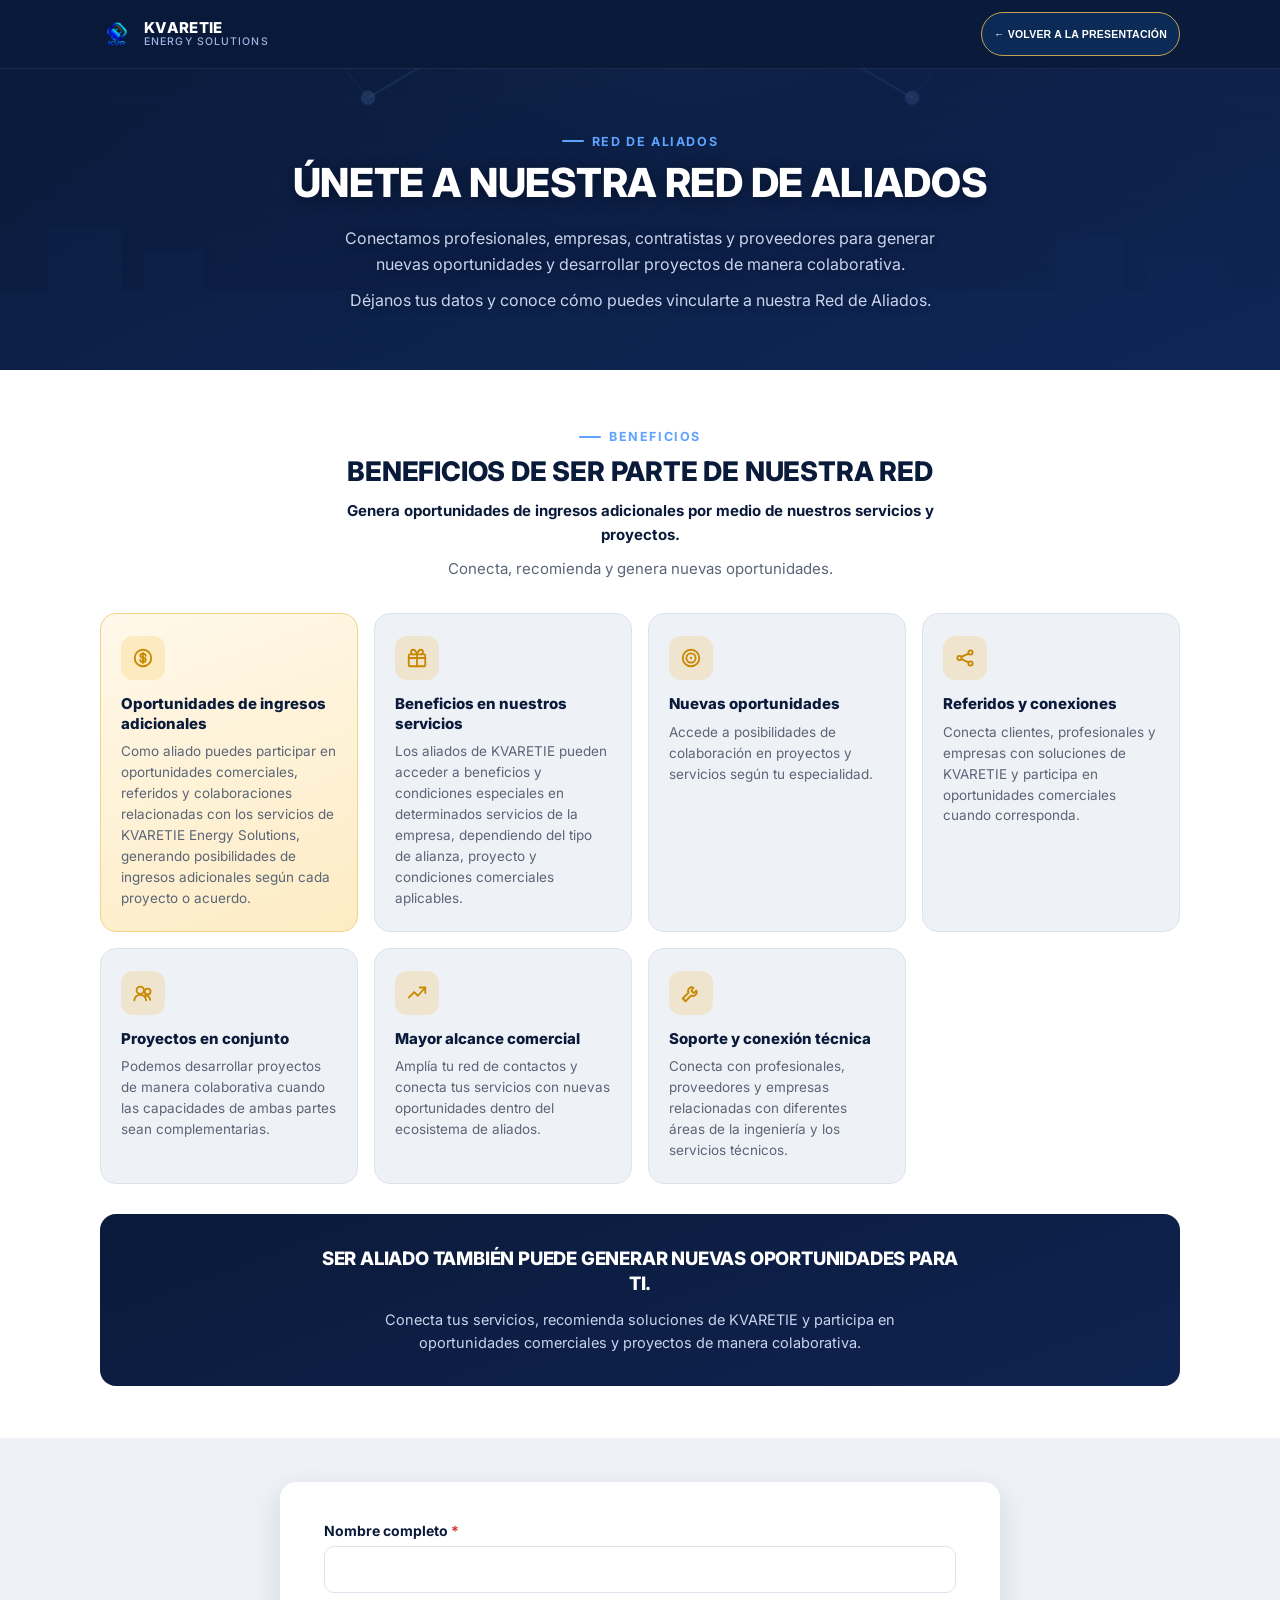
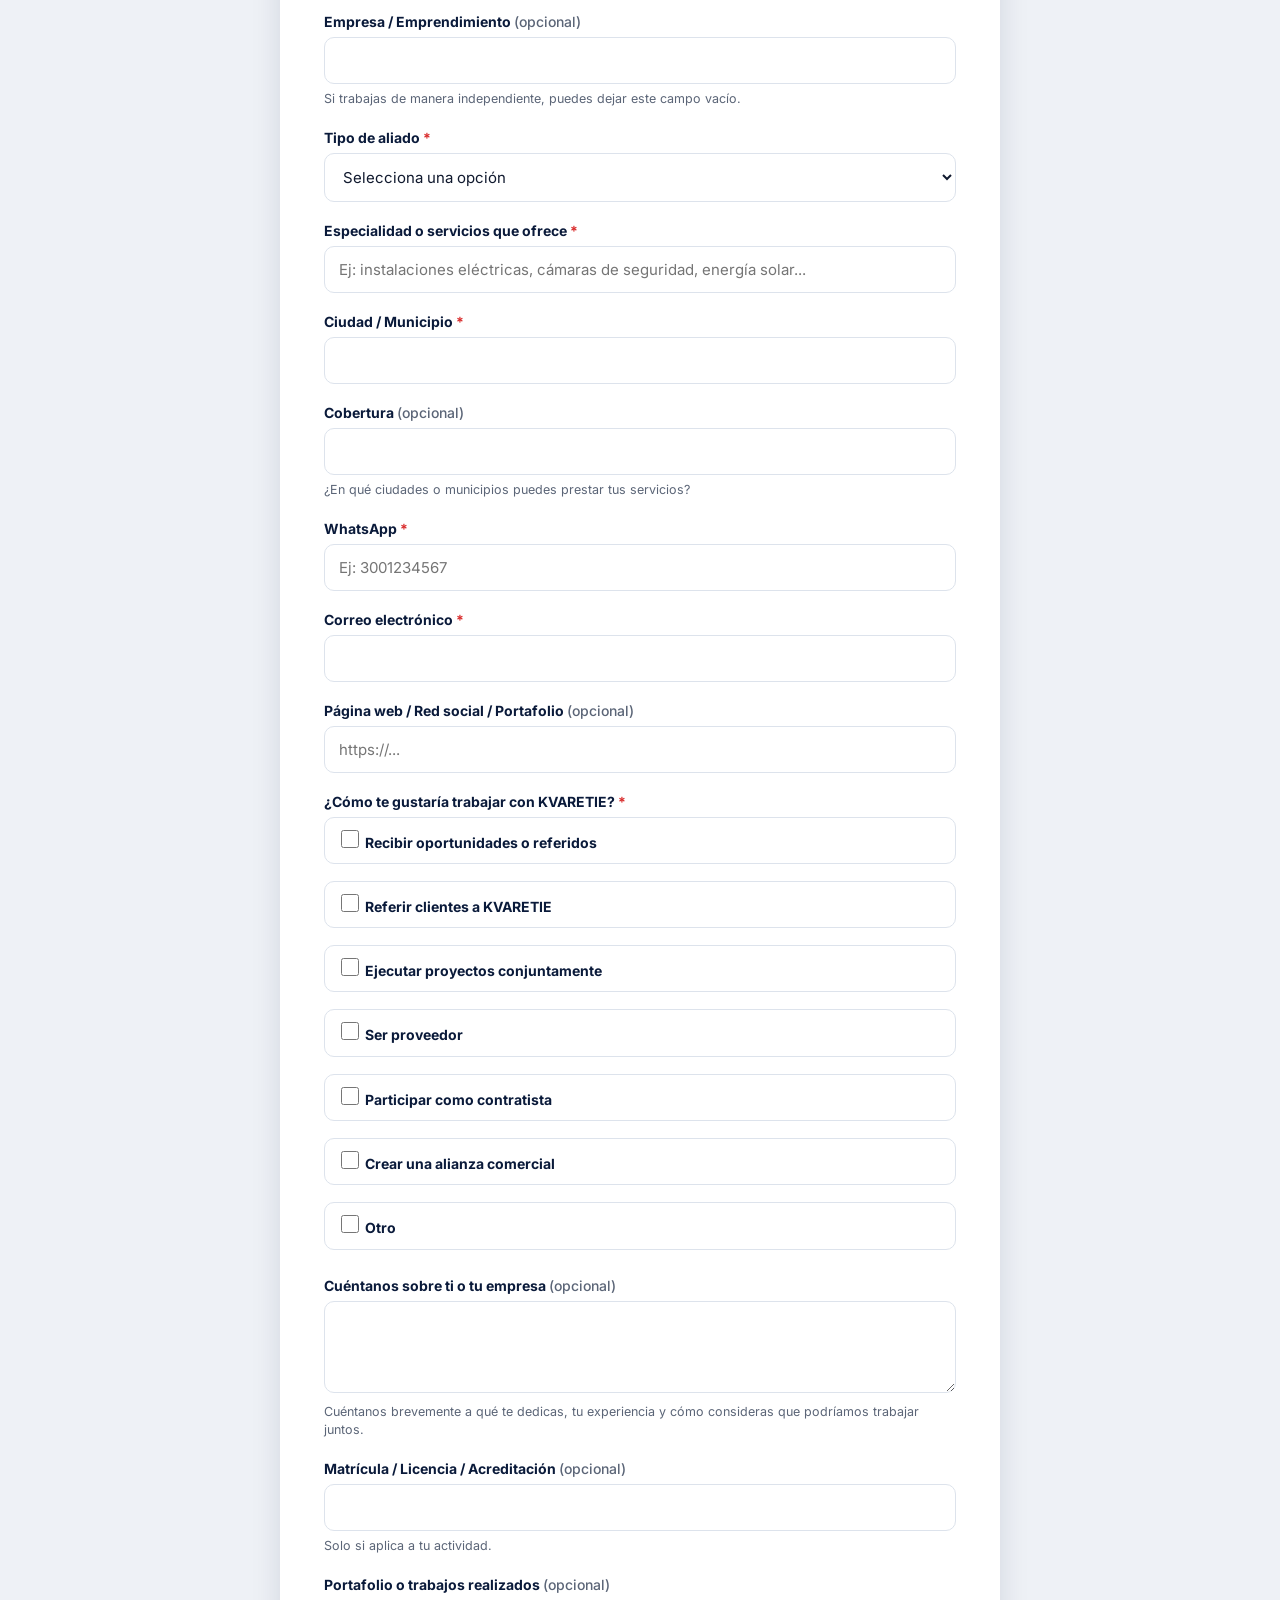
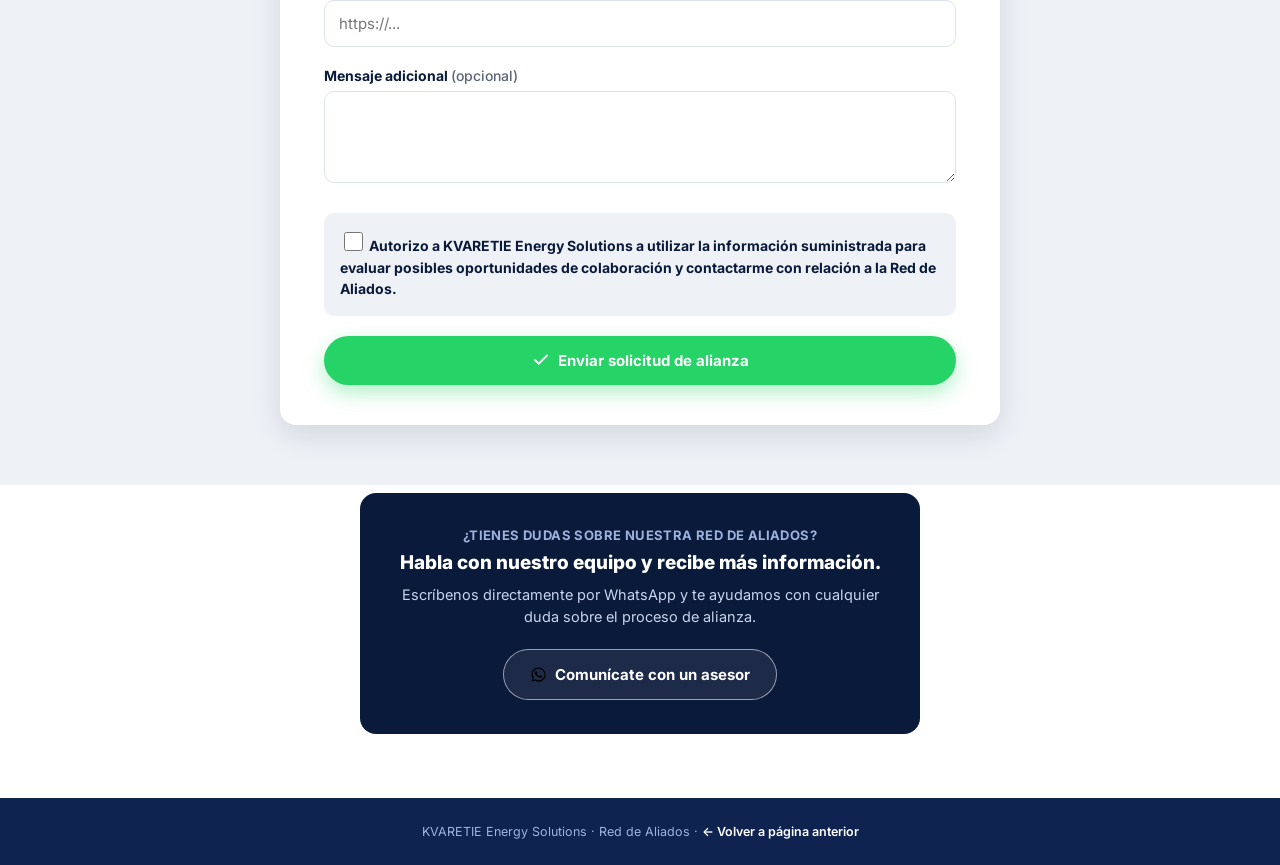
==== aliados/index.html @ 567487ea "Apply approved final mobile logo and navigation refinements" ====
<!DOCTYPE html>
<html lang="es">
<head>
<meta charset="utf-8"/>
<meta content="width=device-width, initial-scale=1, viewport-fit=cover" name="viewport"/>
<title>KVARETIE Energy Solutions | Red de Aliados</title>
<meta content="Únete a la Red de Aliados de KVARETIE Energy Solutions: profesionales, contratistas, empresas y proveedores que colaboran en proyectos eléctricos." name="description"/>
<meta content="#0a1a3a" name="theme-color"/>
<meta content="website" property="og:type"/>
<meta content="KVARETIE Energy Solutions | Red de Aliados" property="og:title"/>
<meta content="Conectamos profesionales, empresas, contratistas y proveedores para generar nuevas oportunidades y desarrollar proyectos de manera colaborativa." property="og:description"/>
<meta content="summary_large_image" property="twitter:card"/>
<meta content="https://kvaretieenergy-rgb.github.io/kvaretie-web/presentacion/assets/og-cover.png" property="og:image"/>
<meta content="https://kvaretieenergy-rgb.github.io/kvaretie-web/aliados/" property="og:url"/>
<link href="https://kvaretieenergy-rgb.github.io/kvaretie-web/aliados/" rel="canonical"/>
<link href="../presentacion/favicon.png" rel="icon" type="image/png"/>
<link href="../presentacion/assets/apple-touch-icon.png" rel="apple-touch-icon"/>
<link href="https://fonts.googleapis.com" rel="preconnect"/>
<link crossorigin="" href="https://fonts.gstatic.com" rel="preconnect"/>
<link href="https://fonts.googleapis.com/css2?family=Inter:wght@400;500;600;700;800&amp;display=swap" rel="stylesheet"/>
<style>
:root{
  --navy: #0a1a3a;
  --navy-2: #0f2350;
  --navy-3: #12295e;
  --blue: #1f6feb;
  --blue-2: #2f7dfb;
  --blue-light: #5fa2ff;
  --silver: #eef1f6;
  --silver-2: #dde3ec;
  --ink: #10192e;
  --gray: #5b6577;
  --white: #ffffff;
  --radius: 16px;
  --radius-sm: 10px;
  --shadow: 0 10px 30px rgba(10,26,58,0.12);
  --shadow-sm: 0 4px 14px rgba(10,26,58,0.10);
  --maxw: 1120px;
  --formw: 720px;
  --wa-green: #25D366;
  --gold: #f0a500;
  --gold-dark: #c98700;
  --danger: #d92d2d;
  --danger-bg: #fdecec;
}
*{box-sizing:border-box;}
html{scroll-behavior:smooth;}
body{
  margin:0;
  font-family:'Inter',system-ui,-apple-system,Segoe UI,Roboto,Helvetica,Arial,sans-serif;
  color:var(--ink);
  background:var(--white);
  -webkit-font-smoothing:antialiased;
  overflow-x:hidden;
}
img{max-width:100%;display:block;}
a{color:inherit;text-decoration:none;}
button{font-family:inherit;cursor:pointer;}
h1,h2,h3,h4,p{margin:0;}
ul{margin:0;padding:0;list-style:none;}
.container{max-width:var(--maxw);margin:0 auto;padding:0 20px;}

.eyebrow{
  display:inline-flex;align-items:center;gap:8px;
  font-size:12.5px;font-weight:700;letter-spacing:1.6px;
  color:var(--blue-light);text-transform:uppercase;
  margin-bottom:10px;
}
.eyebrow::before{content:"";width:22px;height:2px;background:var(--blue-light);display:inline-block;border-radius:2px;}

.btn{
  display:inline-flex;align-items:center;justify-content:center;gap:8px;
  padding:15px 26px;border-radius:50px;font-weight:700;font-size:15px;
  border:none;transition:transform .15s ease, box-shadow .15s ease, background .15s ease, opacity .15s ease;
  white-space:nowrap;
}
.btn:active{transform:scale(0.97);}
.btn-primary{background:var(--wa-green);color:#fff;box-shadow:0 8px 20px rgba(37,211,102,0.35);}
.btn-primary:hover{box-shadow:0 10px 26px rgba(37,211,102,0.45);}
.btn-primary:disabled{opacity:0.65;cursor:not-allowed;box-shadow:none;transform:none;}
.btn-outline{background:rgba(255,255,255,0.08);color:#fff;border:1.5px solid rgba(255,255,255,0.55);}
.btn-outline:hover{background:rgba(255,255,255,0.16);}
.btn-gold{background:var(--gold);color:var(--navy);box-shadow:0 8px 20px rgba(240,165,0,0.4);}
.btn-gold:hover{background:var(--gold-dark);color:#fff;}
.btn-block{width:100%;}
.btn-row{display:flex;flex-wrap:wrap;gap:14px;}
.btn-row.center{justify-content:center;}

/* ---------- Header ---------- */
.site-header{
  position:fixed;top:0;left:0;right:0;z-index:200;
  background:rgba(10,26,58,0.94);-webkit-backdrop-filter:blur(8px);backdrop-filter:blur(8px);
  border-bottom:1px solid rgba(255,255,255,0.08);
}
.site-header .container{
  display:flex;align-items:center;justify-content:space-between;
  padding-top:12px;padding-bottom:12px;
}
.brand{display:flex;align-items:center;gap:10px;color:#fff;}
.brand img{height:34px;width:34px;object-fit:contain;border-radius:8px;padding:3px;}
.brand-name{font-weight:800;font-size:15px;letter-spacing:0.3px;line-height:1.1;}
.brand-name small{display:block;font-weight:500;font-size:10.5px;letter-spacing:1.1px;color:#9fb2df;text-transform:uppercase;}
.back-home{
  display:inline-flex;align-items:center;gap:5px;color:#fff;font-size:10.5px;font-weight:700;letter-spacing:.2px;
  padding:6px 12px;border-radius:999px;border:1.5px solid #f0a500;background:rgba(255,255,255,0.04);white-space:nowrap;text-decoration:none;
}
.back-home:hover{background:rgba(255,255,255,0.12);color:#fff;}

/* ---------- Hero ---------- */
.aliados-hero{
  background:
    linear-gradient(160deg, rgba(9,24,54,.62) 0%, rgba(14,33,76,.74) 55%, rgba(16,39,90,.84) 100%),
    url("[data-uri]");
  background-size: cover, cover;
  background-position: center bottom, center bottom;
  background-repeat: no-repeat, no-repeat;
  color:#fff;padding:126px 0 56px;text-align:center;
}
.aliados-hero h1{
  font-size:clamp(26px,4.4vw,40px);font-weight:800;line-height:1.2;letter-spacing:-0.3px;
  max-width:760px;margin:0 auto;
  text-shadow:0 2px 14px rgba(0,0,0,.4);
}
.aliados-hero .lead{
  max-width:620px;margin:18px auto 0;font-size:16px;line-height:1.65;color:#c9d4ee;
  text-shadow:0 1px 8px rgba(0,0,0,.35);
}
.aliados-hero .lead + .lead{margin-top:10px;}

/* ---------- Benefits ---------- */
.benefits-section{background:#fff;padding:52px 0 8px;}
.benefits-head{text-align:center;max-width:640px;margin:0 auto 32px;}
.benefits-head h2{font-size:clamp(21px,3.4vw,27px);font-weight:800;color:var(--navy);letter-spacing:-0.2px;line-height:1.3;}
.benefits-head p{margin-top:10px;font-size:15px;color:var(--gray);line-height:1.6;}
.benefits-head p.strong{color:var(--navy);font-weight:700;}
.benefits-grid{
  display:grid;grid-template-columns:repeat(auto-fit,minmax(240px,1fr));gap:16px;margin-bottom:30px;
}
.benefit-card{
  background:var(--silver);border:1.5px solid var(--silver-2);border-radius:var(--radius);
  padding:22px 20px;text-align:left;
}
.benefit-card.featured{background:linear-gradient(160deg,#fff8ea,#fdecc4);border-color:#f3d38a;}
.benefit-icon{
  width:44px;height:44px;border-radius:12px;background:rgba(240,165,0,0.16);color:var(--gold-dark);
  display:flex;align-items:center;justify-content:center;margin-bottom:14px;
}
.benefit-icon svg{width:22px;height:22px;fill:none;stroke:currentColor;stroke-width:2;stroke-linecap:round;stroke-linejoin:round;}
.benefit-card h3{font-size:15px;font-weight:800;color:var(--navy);margin-bottom:8px;line-height:1.3;}
.benefit-card p{font-size:13.5px;color:var(--gray);line-height:1.55;}

.benefit-highlight{
  background:linear-gradient(160deg,var(--navy) 0%,var(--navy-2) 100%);border-radius:var(--radius);
  padding:32px 26px;text-align:center;color:#fff;margin-bottom:44px;
}
.benefit-highlight h3{font-size:18.5px;font-weight:800;letter-spacing:-0.2px;max-width:640px;margin:0 auto 12px;line-height:1.35;}
.benefit-highlight p{font-size:14.5px;color:#c9d4ee;max-width:560px;margin:0 auto;line-height:1.6;}

@media (max-width:640px){
  .benefits-section{padding:38px 0 4px;}
  .benefits-grid{grid-template-columns:1fr;gap:12px;}
  .benefit-card{padding:19px 17px;}
  .benefit-highlight{padding:26px 20px;}
}

/* ---------- Form section ---------- */
.form-section{background:var(--silver);padding:44px 0 60px;}
.form-card{
  max-width:var(--formw);margin:0 auto;background:#fff;border-radius:var(--radius);
  box-shadow:var(--shadow);padding:28px 22px;
}
@media (min-width:640px){.form-card{padding:40px 44px;}}

.field{margin-bottom:20px;}
.field label{display:block;font-weight:700;font-size:14px;color:var(--navy);margin-bottom:7px;}
.field label .opt{font-weight:500;color:var(--gray);text-transform:none;letter-spacing:0;}
.field .req{color:var(--danger);}
.help-text{font-size:12.5px;color:var(--gray);margin-top:6px;line-height:1.5;}
.field input[type="text"],
.field input[type="email"],
.field input[type="tel"],
.field input[type="url"],
.field select,
.field textarea{
  width:100%;padding:13px 14px;border-radius:var(--radius-sm);border:1.5px solid var(--silver-2);
  font-family:inherit;font-size:15px;color:var(--ink);background:#fff;transition:border-color .15s ease;
}
.field textarea{resize:vertical;min-height:92px;}
.field input:focus,.field select:focus,.field textarea:focus{outline:none;border-color:var(--blue-2);}
.field.has-error input,.field.has-error select,.field.has-error textarea{border-color:var(--danger);background:var(--danger-bg);}
.field-error{display:none;color:var(--danger);font-size:12.5px;font-weight:600;margin-top:6px;}
.field.has-error .field-error{display:block;}

.check-group{display:flex;flex-direction:column;gap:10px;}
.check-option{
  display:flex;align-items:flex-start;gap:10px;font-size:14.5px;line-height:1.45;color:var(--ink);
  padding:10px 12px;border:1.5px solid var(--silver-2);border-radius:var(--radius-sm);cursor:pointer;
}
.check-option:hover{border-color:var(--blue-light);}
.check-option input{margin-top:2px;width:18px;height:18px;flex:0 0 auto;accent-color:var(--blue-2);}

.authorize{
  display:flex;align-items:flex-start;gap:12px;background:var(--silver);border-radius:var(--radius-sm);
  padding:16px;margin:26px 0 24px;font-size:13.5px;line-height:1.55;color:var(--gray);
}
.authorize input{margin-top:3px;width:19px;height:19px;flex:0 0 auto;accent-color:var(--blue-2);}

.hp-field{position:absolute;left:-9999px;top:-9999px;opacity:0;height:0;width:0;overflow:hidden;}

.form-msg{
  display:none;border-radius:var(--radius-sm);padding:16px 18px;margin-bottom:22px;font-size:14px;line-height:1.55;
}
.form-msg.show{display:block;}
.form-msg.error{background:var(--danger-bg);color:#8a1f1f;border:1.5px solid #f3b9b9;}
.form-msg.error .btn{margin-top:12px;}

#successMessage{display:none;max-width:var(--formw);margin:0 auto;background:#fff;border-radius:var(--radius);
  box-shadow:var(--shadow);padding:44px 26px;text-align:center;}
#successMessage.show{display:block;}
#successMessage .check-badge{
  width:64px;height:64px;border-radius:50%;background:rgba(37,211,102,0.12);color:var(--wa-green);
  display:flex;align-items:center;justify-content:center;margin:0 auto 18px;
}
#successMessage .check-badge svg{width:32px;height:32px;}
#successMessage h2{font-size:21px;font-weight:800;color:var(--navy);margin-bottom:12px;}
#successMessage p{font-size:15px;color:var(--gray);line-height:1.6;max-width:480px;margin:0 auto;}
#successMessage p + p{margin-top:10px;}

/* ---------- WhatsApp secondary ---------- */
.aliados-secondary{background:#fff;padding:8px 0 64px;text-align:center;}
.aliados-secondary .inner{
  max-width:560px;margin:0 auto;background:var(--navy);border-radius:var(--radius);
  padding:34px 26px;color:#fff;
}
.aliados-secondary .kicker{font-size:13px;font-weight:700;letter-spacing:0.4px;color:#9fb2df;text-transform:uppercase;margin-bottom:8px;}
.aliados-secondary h3{font-size:19px;font-weight:800;margin-bottom:10px;}
.aliados-secondary p{font-size:14.5px;color:#c9d4ee;line-height:1.55;margin-bottom:20px;}

/* ---------- Footer ---------- */
.aliados-footer{background:var(--navy-2);color:#9fb2df;padding:26px 0;text-align:center;font-size:12.5px;}
.aliados-footer a{color:#fff;font-weight:600;}
.aliados-footer a:hover{text-decoration:underline;}

@media (max-width:640px){
  .aliados-hero{padding:112px 0 44px;}
  .form-section{padding:34px 0 48px;}
  .form-card{padding:24px 18px;}
  .btn-block-mobile{width:100%;}
  .site-header .brand-name{font-size:13.5px;}
  .back-home{font-size:9.5px;padding:6px 10px;gap:4px;}
}
</style>
<style id="kva-final-review">
.kva-return{display:inline-flex;align-items:center;justify-content:center;flex-shrink:0;min-height:44px;padding:8px 12px;border:1px solid #c6a354;border-radius:999px;background:#0b2a55;color:#fff;font:700 10.5px/1.35 Arial,Helvetica,sans-serif;letter-spacing:.02em;text-decoration:none;white-space:nowrap;box-sizing:border-box;}
.kva-return:hover{background:#173a70;color:#fff;}
.kva-return:focus-visible{outline:2px solid #f7c759;outline-offset:3px;}
html{scroll-padding-top:90px;}
@media(max-width:420px){.site-header .container{padding:10px 12px;gap:8px;}.site-header .brand{gap:6px;}.site-header .brand img{width:26px;height:30px;padding:0;}.site-header .brand-name{font-size:11px;}.site-header .brand-name small{font-size:8px;letter-spacing:.4px;}}
</style>
</head>
<body>

<svg style="display:none">
<symbol fill="none" id="icon-check" stroke="currentColor" stroke-linecap="round" stroke-linejoin="round" stroke-width="2.4" viewbox="0 0 24 24"><polyline points="20 6 9 17 4 12"></polyline></symbol>
<symbol id="icon-whatsapp" viewbox="0 0 24 24"><path d="M12.04 2C6.58 2 2.13 6.45 2.13 11.91c0 2.1.62 4.05 1.68 5.68L2 22l4.59-1.51a9.87 9.87 0 0 0 5.45 1.6h.005c5.46 0 9.9-4.45 9.9-9.91 0-2.65-1.03-5.14-2.9-7.01A9.82 9.82 0 0 0 12.04 2zm0 18.06h-.004a8.2 8.2 0 0 1-4.2-1.15l-.3-.18-3.12 1.02.99-3.02-.2-.31a8.18 8.18 0 0 1-1.26-4.39c0-4.53 3.7-8.22 8.24-8.22a8.2 8.2 0 0 1 5.83 2.41 8.15 8.15 0 0 1 2.41 5.81c0 4.54-3.7 8.24-8.24 8.24zm4.52-6.16c-.25-.12-1.47-.72-1.7-.81-.23-.08-.39-.12-.56.13-.17.25-.64.81-.78.97-.14.17-.29.19-.54.06-.25-.12-1.04-.38-1.98-1.22-.73-.65-1.23-1.46-1.37-1.71-.14-.25-.02-.38.11-.5.11-.11.25-.29.37-.43.12-.15.16-.25.25-.42.08-.17.04-.31-.02-.44-.06-.12-.56-1.35-.77-1.85-.2-.48-.41-.42-.56-.43-.14-.01-.31-.01-.48-.01-.16 0-.43.06-.66.31-.23.25-.87.85-.87 2.08 0 1.22.89 2.4 1.02 2.57.12.16 1.75 2.67 4.25 3.74.59.26 1.06.41 1.42.52.6.19 1.14.16 1.57.1.48-.07 1.47-.6 1.68-1.18.21-.58.21-1.08.15-1.18-.06-.11-.23-.17-.48-.29z"></path></symbol>
<symbol fill="none" id="icon-arrow-right" stroke="currentColor" stroke-linecap="round" stroke-linejoin="round" stroke-width="2.2" viewbox="0 0 24 24"><line x1="5" x2="19" y1="12" y2="12"></line><polyline points="12 5 19 12 12 19"></polyline></symbol>
<symbol id="icon-coins" viewbox="0 0 24 24"><circle cx="12" cy="12" r="9"></circle><path d="M12 6.5v11M15 9.8c0-1.6-1.5-2.6-3-2.6s-3 1-3 2.3c0 3 6 1.5 6 4.3 0 1.6-1.5 2.6-3 2.6s-3-1-3-2.6"></path></symbol>
<symbol id="icon-gift" viewbox="0 0 24 24"><rect x="3" y="8" width="18" height="13" rx="1"></rect><path d="M3 12h18M12 8v13M8 8a2.5 2.5 0 0 1 0-5c1.5 0 3 2 4 5 1-3 2.5-5 4-5a2.5 2.5 0 0 1 0 5"></path></symbol>
<symbol id="icon-target" viewbox="0 0 24 24"><circle cx="12" cy="12" r="9"></circle><circle cx="12" cy="12" r="5"></circle><circle cx="12" cy="12" r="1.3" fill="currentColor" stroke="none"></circle></symbol>
<symbol id="icon-share" viewbox="0 0 24 24"><circle cx="6" cy="12" r="2.3"></circle><circle cx="18" cy="6" r="2.3"></circle><circle cx="18" cy="18" r="2.3"></circle><path d="M8.1 10.8 15.9 7.2M8.1 13.2l7.8 3.6"></path></symbol>
<symbol id="icon-users" viewbox="0 0 24 24"><circle cx="9" cy="9" r="4"></circle><circle cx="17" cy="10.4" r="3.2"></circle><path d="M2.5 20c.5-3.5 3-6 6.5-6s6 2.5 6.5 6M14.5 14.5c2.6 0 4.8 2 5.3 5"></path></symbol>
<symbol id="icon-trending" viewbox="0 0 24 24"><path d="M3 17l6-6 4 4 8-9"></path><path d="M15 6h6v6"></path></symbol>
<symbol id="icon-tool" viewbox="0 0 24 24"><path d="M14.7 6.3a4 4 0 0 0-5.4 5.4L3 18l3 3 6.3-6.3a4 4 0 0 0 5.4-5.4l-2.8 2.8-2.5-2.5z"></path></symbol>
</svg>

<header class="site-header">
<div class="container">
<a class="brand" href="../index.html">
<img alt="Logo KVARETIE Energy Solutions" loading="eager" src="../images/logo-kva-square.png"/>
<span class="brand-name">KVARETIE<small>Energy Solutions</small></span>
</a>
<a class="kva-return kva-back-dynamic" href="../presentacion/" aria-label="Volver a la presentación">
<span>← VOLVER A LA PRESENTACIÓN</span>
</a>
</div>
</header>

<main>
<section class="aliados-hero">
<div class="container">
<div class="eyebrow" style="justify-content:center">Red de aliados</div>
<h1>ÚNETE A NUESTRA RED DE ALIADOS</h1>
<p class="lead">Conectamos profesionales, empresas, contratistas y proveedores para generar nuevas oportunidades y desarrollar proyectos de manera colaborativa.</p>
<p class="lead">Déjanos tus datos y conoce cómo puedes vincularte a nuestra Red de Aliados.</p>
</div>
</section>

<section class="benefits-section">
<div class="container">
<div class="benefits-head">
<div class="eyebrow" style="justify-content:center">Beneficios</div>
<h2>BENEFICIOS DE SER PARTE DE NUESTRA RED</h2>
<p class="strong">Genera oportunidades de ingresos adicionales por medio de nuestros servicios y proyectos.</p>
<p>Conecta, recomienda y genera nuevas oportunidades.</p>
</div>

<div class="benefits-grid">

<div class="benefit-card featured">
<div class="benefit-icon"><svg><use href="#icon-coins"></use></svg></div>
<h3>Oportunidades de ingresos adicionales</h3>
<p>Como aliado puedes participar en oportunidades comerciales, referidos y colaboraciones relacionadas con los servicios de KVARETIE Energy Solutions, generando posibilidades de ingresos adicionales según cada proyecto o acuerdo.</p>
</div>

<div class="benefit-card">
<div class="benefit-icon"><svg><use href="#icon-gift"></use></svg></div>
<h3>Beneficios en nuestros servicios</h3>
<p>Los aliados de KVARETIE pueden acceder a beneficios y condiciones especiales en determinados servicios de la empresa, dependiendo del tipo de alianza, proyecto y condiciones comerciales aplicables.</p>
</div>

<div class="benefit-card">
<div class="benefit-icon"><svg><use href="#icon-target"></use></svg></div>
<h3>Nuevas oportunidades</h3>
<p>Accede a posibilidades de colaboración en proyectos y servicios según tu especialidad.</p>
</div>

<div class="benefit-card">
<div class="benefit-icon"><svg><use href="#icon-share"></use></svg></div>
<h3>Referidos y conexiones</h3>
<p>Conecta clientes, profesionales y empresas con soluciones de KVARETIE y participa en oportunidades comerciales cuando corresponda.</p>
</div>

<div class="benefit-card">
<div class="benefit-icon"><svg><use href="#icon-users"></use></svg></div>
<h3>Proyectos en conjunto</h3>
<p>Podemos desarrollar proyectos de manera colaborativa cuando las capacidades de ambas partes sean complementarias.</p>
</div>

<div class="benefit-card">
<div class="benefit-icon"><svg><use href="#icon-trending"></use></svg></div>
<h3>Mayor alcance comercial</h3>
<p>Amplía tu red de contactos y conecta tus servicios con nuevas oportunidades dentro del ecosistema de aliados.</p>
</div>

<div class="benefit-card">
<div class="benefit-icon"><svg><use href="#icon-tool"></use></svg></div>
<h3>Soporte y conexión técnica</h3>
<p>Conecta con profesionales, proveedores y empresas relacionadas con diferentes áreas de la ingeniería y los servicios técnicos.</p>
</div>

</div>

<div class="benefit-highlight">
<h3>SER ALIADO TAMBIÉN PUEDE GENERAR NUEVAS OPORTUNIDADES PARA TI.</h3>
<p>Conecta tus servicios, recomienda soluciones de KVARETIE y participa en oportunidades comerciales y proyectos de manera colaborativa.</p>
</div>

</div>
</section>

<section class="form-section">
<div class="container">

<div class="form-card" id="formCard">

<div class="form-msg error" id="formError">
<strong>No pudimos enviar tu solicitud en este momento.</strong> Por favor inténtalo nuevamente o comunícate con uno de nuestros asesores por WhatsApp.
<div class="btn-row">
<a class="btn btn-gold" href="https://wa.me/573016168670?text=Hola%2C%20vi%20la%20informaci%C3%B3n%20sobre%20la%20Red%20de%20Aliados%20de%20KVARETIE%20Energy%20Solutions%20y%20quisiera%20recibir%20m%C3%A1s%20informaci%C3%B3n." rel="noopener" target="_blank">
<svg height="17" width="17"><use href="#icon-whatsapp"></use></svg> Comunícate con un asesor
</a>
</div>
</div>

<form id="aliadosForm" novalidate>

<input autocomplete="off" class="hp-field" name="_honey" tabindex="-1" type="text"/>

<div class="field" data-field="nombre_completo">
<label for="f-nombre">Nombre completo <span class="req">*</span></label>
<input id="f-nombre" name="nombre_completo" type="text"/>
<div class="field-error">Por favor ingresa tu nombre completo.</div>
</div>

<div class="field" data-field="empresa">
<label for="f-empresa">Empresa / Emprendimiento <span class="opt">(opcional)</span></label>
<input id="f-empresa" name="empresa" type="text"/>
<div class="help-text">Si trabajas de manera independiente, puedes dejar este campo vacío.</div>
</div>

<div class="field" data-field="tipo_aliado">
<label for="f-tipo">Tipo de aliado <span class="req">*</span></label>
<select id="f-tipo" name="tipo_aliado">
<option value="">Selecciona una opción</option>
<option>Profesional independiente</option>
<option>Técnico / electricista</option>
<option>Contratista</option>
<option>Empresa de ingeniería</option>
<option>Proveedor de materiales</option>
<option>Arquitectura / construcción</option>
<option>Energía solar</option>
<option>Seguridad electrónica</option>
<option>Automatización / domótica</option>
<option>Ascensores</option>
<option>Otro</option>
</select>
<div class="field-error">Por favor selecciona un tipo de aliado.</div>
</div>

<div class="field" data-field="especialidad">
<label for="f-especialidad">Especialidad o servicios que ofrece <span class="req">*</span></label>
<input id="f-especialidad" name="especialidad" placeholder="Ej: instalaciones eléctricas, cámaras de seguridad, energía solar..." type="text"/>
<div class="field-error">Cuéntanos qué especialidad o servicios ofreces.</div>
</div>

<div class="field" data-field="ciudad">
<label for="f-ciudad">Ciudad / Municipio <span class="req">*</span></label>
<input id="f-ciudad" name="ciudad" type="text"/>
<div class="field-error">Por favor ingresa tu ciudad o municipio.</div>
</div>

<div class="field" data-field="cobertura">
<label for="f-cobertura">Cobertura <span class="opt">(opcional)</span></label>
<input id="f-cobertura" name="cobertura" type="text"/>
<div class="help-text">¿En qué ciudades o municipios puedes prestar tus servicios?</div>
</div>

<div class="field" data-field="whatsapp">
<label for="f-whatsapp">WhatsApp <span class="req">*</span></label>
<input id="f-whatsapp" inputmode="tel" name="whatsapp" placeholder="Ej: 3001234567" type="tel"/>
<div class="field-error">Por favor ingresa un número de WhatsApp válido.</div>
</div>

<div class="field" data-field="correo">
<label for="f-correo">Correo electrónico <span class="req">*</span></label>
<input id="f-correo" name="correo" type="email"/>
<div class="field-error">Por favor ingresa un correo electrónico válido.</div>
</div>

<div class="field" data-field="web_social">
<label for="f-web">Página web / Red social / Portafolio <span class="opt">(opcional)</span></label>
<input id="f-web" name="web_social" placeholder="https://..." type="text"/>
</div>

<div class="field" data-field="colaboracion">
<label>¿Cómo te gustaría trabajar con KVARETIE? <span class="req">*</span></label>
<div class="check-group">
<label class="check-option"><input name="colaboracion" type="checkbox" value="Recibir oportunidades o referidos"/> Recibir oportunidades o referidos</label>
<label class="check-option"><input name="colaboracion" type="checkbox" value="Referir clientes a KVARETIE"/> Referir clientes a KVARETIE</label>
<label class="check-option"><input name="colaboracion" type="checkbox" value="Ejecutar proyectos conjuntamente"/> Ejecutar proyectos conjuntamente</label>
<label class="check-option"><input name="colaboracion" type="checkbox" value="Ser proveedor"/> Ser proveedor</label>
<label class="check-option"><input name="colaboracion" type="checkbox" value="Participar como contratista"/> Participar como contratista</label>
<label class="check-option"><input name="colaboracion" type="checkbox" value="Crear una alianza comercial"/> Crear una alianza comercial</label>
<label class="check-option"><input name="colaboracion" type="checkbox" value="Otro"/> Otro</label>
</div>
<div class="field-error">Selecciona al menos una opción.</div>
</div>

<div class="field" data-field="presentacion">
<label for="f-presentacion">Cuéntanos sobre ti o tu empresa <span class="opt">(opcional)</span></label>
<textarea id="f-presentacion" name="presentacion"></textarea>
<div class="help-text">Cuéntanos brevemente a qué te dedicas, tu experiencia y cómo consideras que podríamos trabajar juntos.</div>
</div>

<div class="field" data-field="matricula">
<label for="f-matricula">Matrícula / Licencia / Acreditación <span class="opt">(opcional)</span></label>
<input id="f-matricula" name="matricula" type="text"/>
<div class="help-text">Solo si aplica a tu actividad.</div>
</div>

<div class="field" data-field="portafolio">
<label for="f-portafolio">Portafolio o trabajos realizados <span class="opt">(opcional)</span></label>
<input id="f-portafolio" name="portafolio" placeholder="https://..." type="text"/>
</div>

<div class="field" data-field="mensaje_adicional">
<label for="f-mensaje">Mensaje adicional <span class="opt">(opcional)</span></label>
<textarea id="f-mensaje" name="mensaje_adicional"></textarea>
</div>

<div class="field authorize-field" data-field="autorizacion">
<label class="authorize">
<input id="f-autorizacion" name="autorizacion" type="checkbox"/>
<span>Autorizo a KVARETIE Energy Solutions a utilizar la información suministrada para evaluar posibles oportunidades de colaboración y contactarme con relación a la Red de Aliados.</span>
</label>
<div class="field-error">Debes autorizar el uso de tus datos para poder enviar la solicitud.</div>
</div>

<button class="btn btn-primary btn-block" id="submitBtn" type="submit">
<svg height="18" width="18"><use href="#icon-check"></use></svg>
<span id="submitBtnText">Enviar solicitud de alianza</span>
</button>

</form>
</div>

<div id="successMessage">
<div class="check-badge"><svg><use href="#icon-check"></use></svg></div>
<h2>¡Gracias por tu interés en formar parte de nuestra Red de Aliados!</h2>
<p>Hemos recibido tu información correctamente.</p>
<p>Nuestro equipo revisará tu solicitud y, si encontramos una oportunidad de colaboración, nos pondremos en contacto contigo.</p>
</div>

</div>
</section>

<section class="aliados-secondary">
<div class="container">
<div class="inner">
<div class="kicker">¿Tienes dudas sobre nuestra Red de Aliados?</div>
<h3>Habla con nuestro equipo y recibe más información.</h3>
<p>Escríbenos directamente por WhatsApp y te ayudamos con cualquier duda sobre el proceso de alianza.</p>
<div class="btn-row center">
<a class="btn btn-outline" href="https://wa.me/573016168670?text=Hola%2C%20vi%20la%20informaci%C3%B3n%20sobre%20la%20Red%20de%20Aliados%20de%20KVARETIE%20Energy%20Solutions%20y%20quisiera%20recibir%20m%C3%A1s%20informaci%C3%B3n." rel="noopener" target="_blank">
<svg height="17" width="17"><use href="#icon-whatsapp"></use></svg> Comunícate con un asesor
</a>
</div>
</div>
</div>
</section>
</main>

<footer class="aliados-footer">
<div class="container">
KVARETIE Energy Solutions &middot; Red de Aliados &middot; <a class="kva-back-dynamic" href="../presentacion/">← Volver a página anterior</a>
</div>
</footer>

<script>
(function(){
  var form = document.getElementById('aliadosForm');
  var formCard = document.getElementById('formCard');
  var submitBtn = document.getElementById('submitBtn');
  var submitBtnText = document.getElementById('submitBtnText');
  var successBox = document.getElementById('successMessage');
  var formError = document.getElementById('formError');
  var isSubmitting = false;

  var ENDPOINT = 'https://formsubmit.co/ajax/kvaretie.energy@gmail.com';

  function clearErrors(){
    var fields = form.querySelectorAll('.field.has-error');
    fields.forEach(function(f){ f.classList.remove('has-error'); });
  }

  function markError(name){
    var field = form.querySelector('.field[data-field="' + name + '"]');
    if (field) field.classList.add('has-error');
    return field;
  }

  function isValidEmail(v){
    return /^[^\s@]+@[^\s@]+\.[^\s@]+$/.test(v);
  }
  function isValidPhone(v){
    var digits = v.replace(/[^0-9]/g, '');
    return digits.length >= 7;
  }

  function validate(){
    var errors = [];
    var val = function(name){
      var el = form.elements[name];
      return el ? el.value.trim() : '';
    };

    if (!val('nombre_completo')) errors.push('nombre_completo');
    if (!val('tipo_aliado')) errors.push('tipo_aliado');
    if (!val('especialidad')) errors.push('especialidad');
    if (!val('ciudad')) errors.push('ciudad');

    var wa = val('whatsapp');
    if (!wa || !isValidPhone(wa)) errors.push('whatsapp');

    var correo = val('correo');
    if (!correo || !isValidEmail(correo)) errors.push('correo');

    var colaboracion = form.querySelectorAll('input[name="colaboracion"]:checked');
    if (colaboracion.length === 0) errors.push('colaboracion');

    if (!form.elements['autorizacion'].checked) errors.push('autorizacion');

    return errors;
  }

  function buildPayload(){
    var val = function(name){
      var el = form.elements[name];
      return el ? el.value.trim() : '';
    };
    var colaboracion = Array.from(form.querySelectorAll('input[name="colaboracion"]:checked')).map(function(el){ return el.value; });
    var now = new Date().toLocaleString('es-CO', { dateStyle: 'long', timeStyle: 'short', timeZone: 'America/Bogota' });

    return {
      _subject: 'Nueva solicitud — Red de Aliados KVARETIE',
      _template: 'table',
      _captcha: 'false',
      _honey: form.elements['_honey'].value,
      _replyto: val('correo'),
      'NOMBRE': val('nombre_completo'),
      'EMPRESA': val('empresa') || '—',
      'TIPO DE ALIADO': val('tipo_aliado'),
      'ESPECIALIDAD': val('especialidad'),
      'CIUDAD': val('ciudad'),
      'COBERTURA': val('cobertura') || '—',
      'WHATSAPP': val('whatsapp'),
      'CORREO': val('correo'),
      'WEB / RED SOCIAL / PORTAFOLIO': val('web_social') || '—',
      'TIPO DE COLABORACIÓN': colaboracion.length ? colaboracion.join(', ') : '—',
      'PRESENTACIÓN': val('presentacion') || '—',
      'MATRÍCULA / ACREDITACIÓN': val('matricula') || '—',
      'PORTAFOLIO': val('portafolio') || '—',
      'MENSAJE': val('mensaje_adicional') || '—',
      'AUTORIZACIÓN': form.elements['autorizacion'].checked ? 'Aceptada' : 'No aceptada',
      'FECHA': now
    };
  }

  form.addEventListener('submit', function(e){
    e.preventDefault();
    if (isSubmitting) return;

    clearErrors();
    formError.classList.remove('show');

    // Honeypot: if filled, silently drop (looks like a bot)
    if (form.elements['_honey'].value) return;

    var errors = validate();
    if (errors.length) {
      var firstField = null;
      errors.forEach(function(name){
        var f = markError(name);
        if (!firstField) firstField = f;
      });
      if (firstField) firstField.scrollIntoView({ behavior: 'smooth', block: 'center' });
      return;
    }

    isSubmitting = true;
    submitBtn.disabled = true;
    var originalText = submitBtnText.textContent;
    submitBtnText.textContent = 'Enviando...';

    var payload = buildPayload();

    fetch(ENDPOINT, {
      method: 'POST',
      headers: { 'Content-Type': 'application/json', 'Accept': 'application/json' },
      body: JSON.stringify(payload)
    }).then(function(resp){
      return resp.json().catch(function(){ return null; }).then(function(data){
        return { ok: resp.ok, data: data };
      });
    }).then(function(result){
      if (result.ok && result.data && String(result.data.success) === 'true') {
        formCard.style.display = 'none';
        successBox.classList.add('show');
        successBox.scrollIntoView({ behavior: 'smooth', block: 'start' });
      } else {
        formError.classList.add('show');
        formError.scrollIntoView({ behavior: 'smooth', block: 'center' });
      }
    }).catch(function(){
      formError.classList.add('show');
      formError.scrollIntoView({ behavior: 'smooth', block: 'center' });
    }).finally(function(){
      isSubmitting = false;
      submitBtn.disabled = false;
      submitBtnText.textContent = originalText;
    });
  });
})();
</script>
<script>(function(){try{var p=new URLSearchParams(location.search);var dest=(p.get('from')==='brochure')?'../brochure/':'../presentacion/';document.querySelectorAll('.kva-back-dynamic').forEach(function(a){a.setAttribute('href',dest);});}catch(e){}})();</script>

</body>
</html>
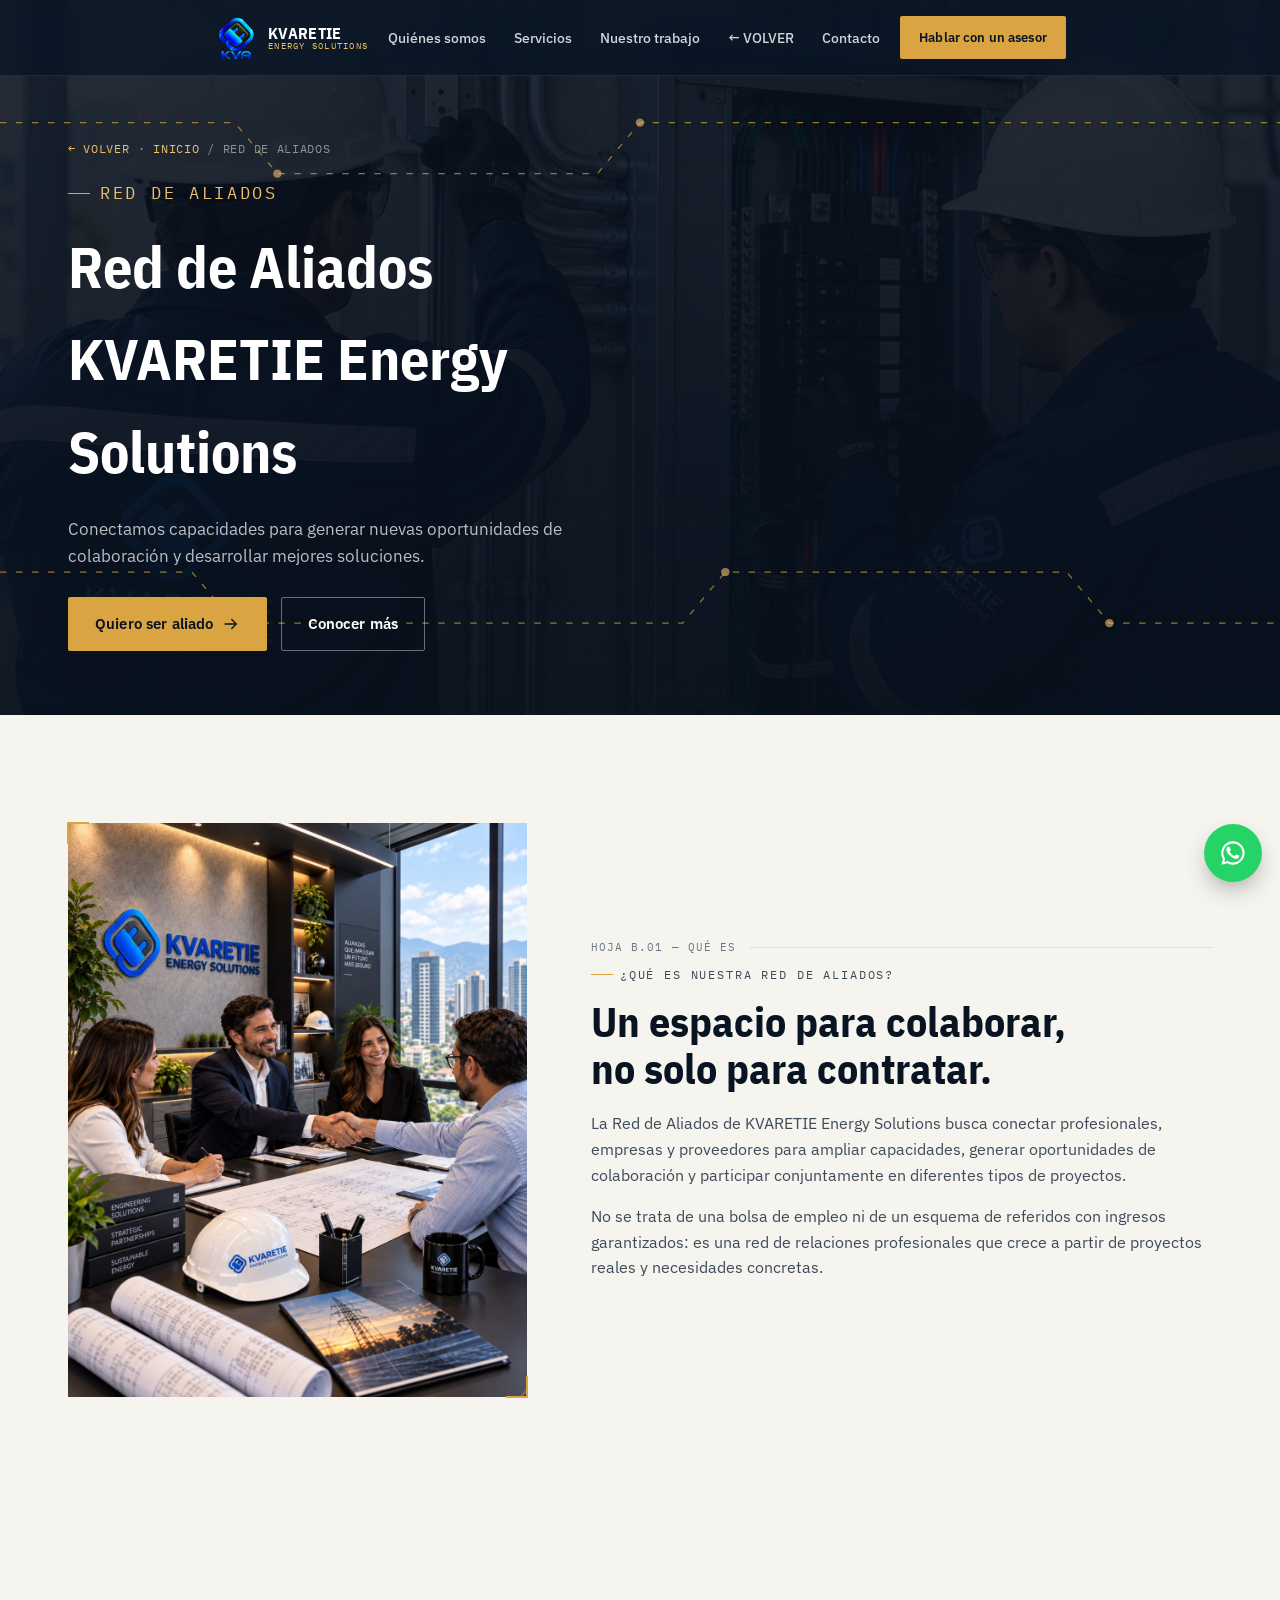
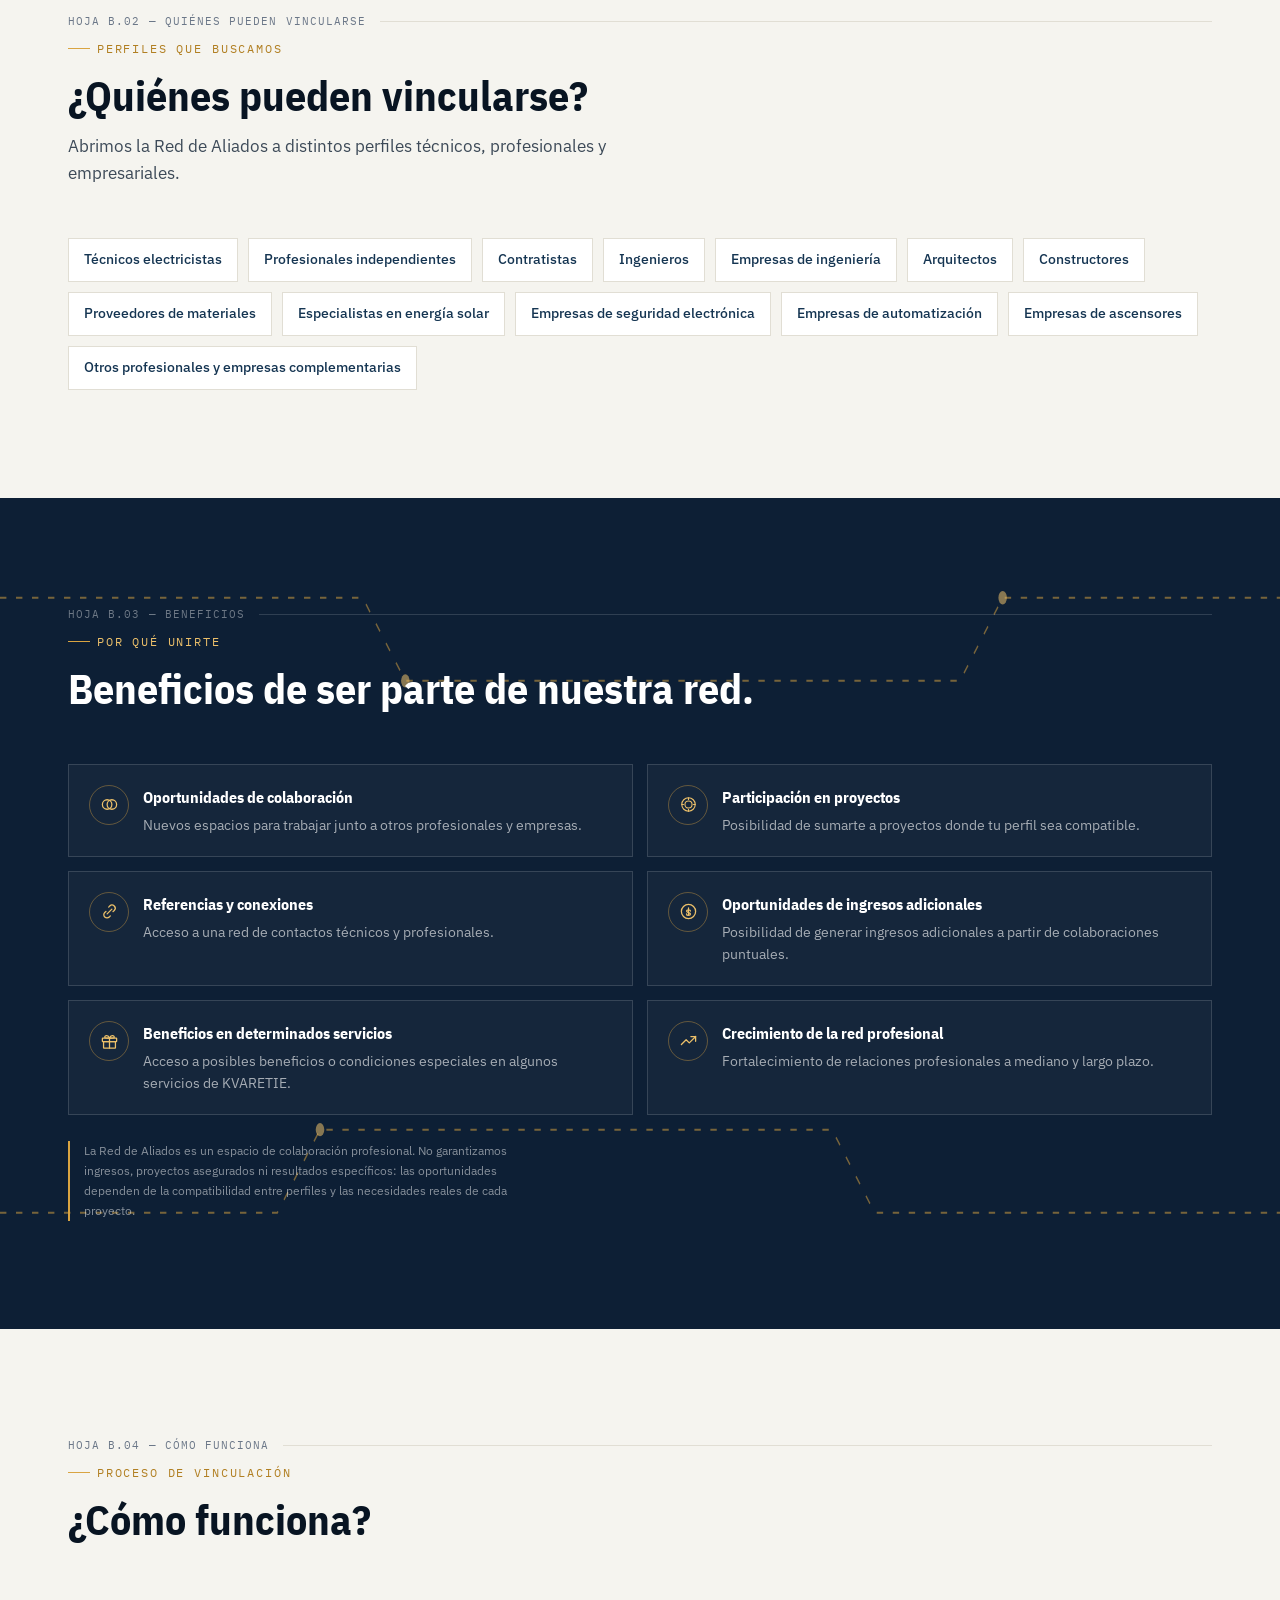
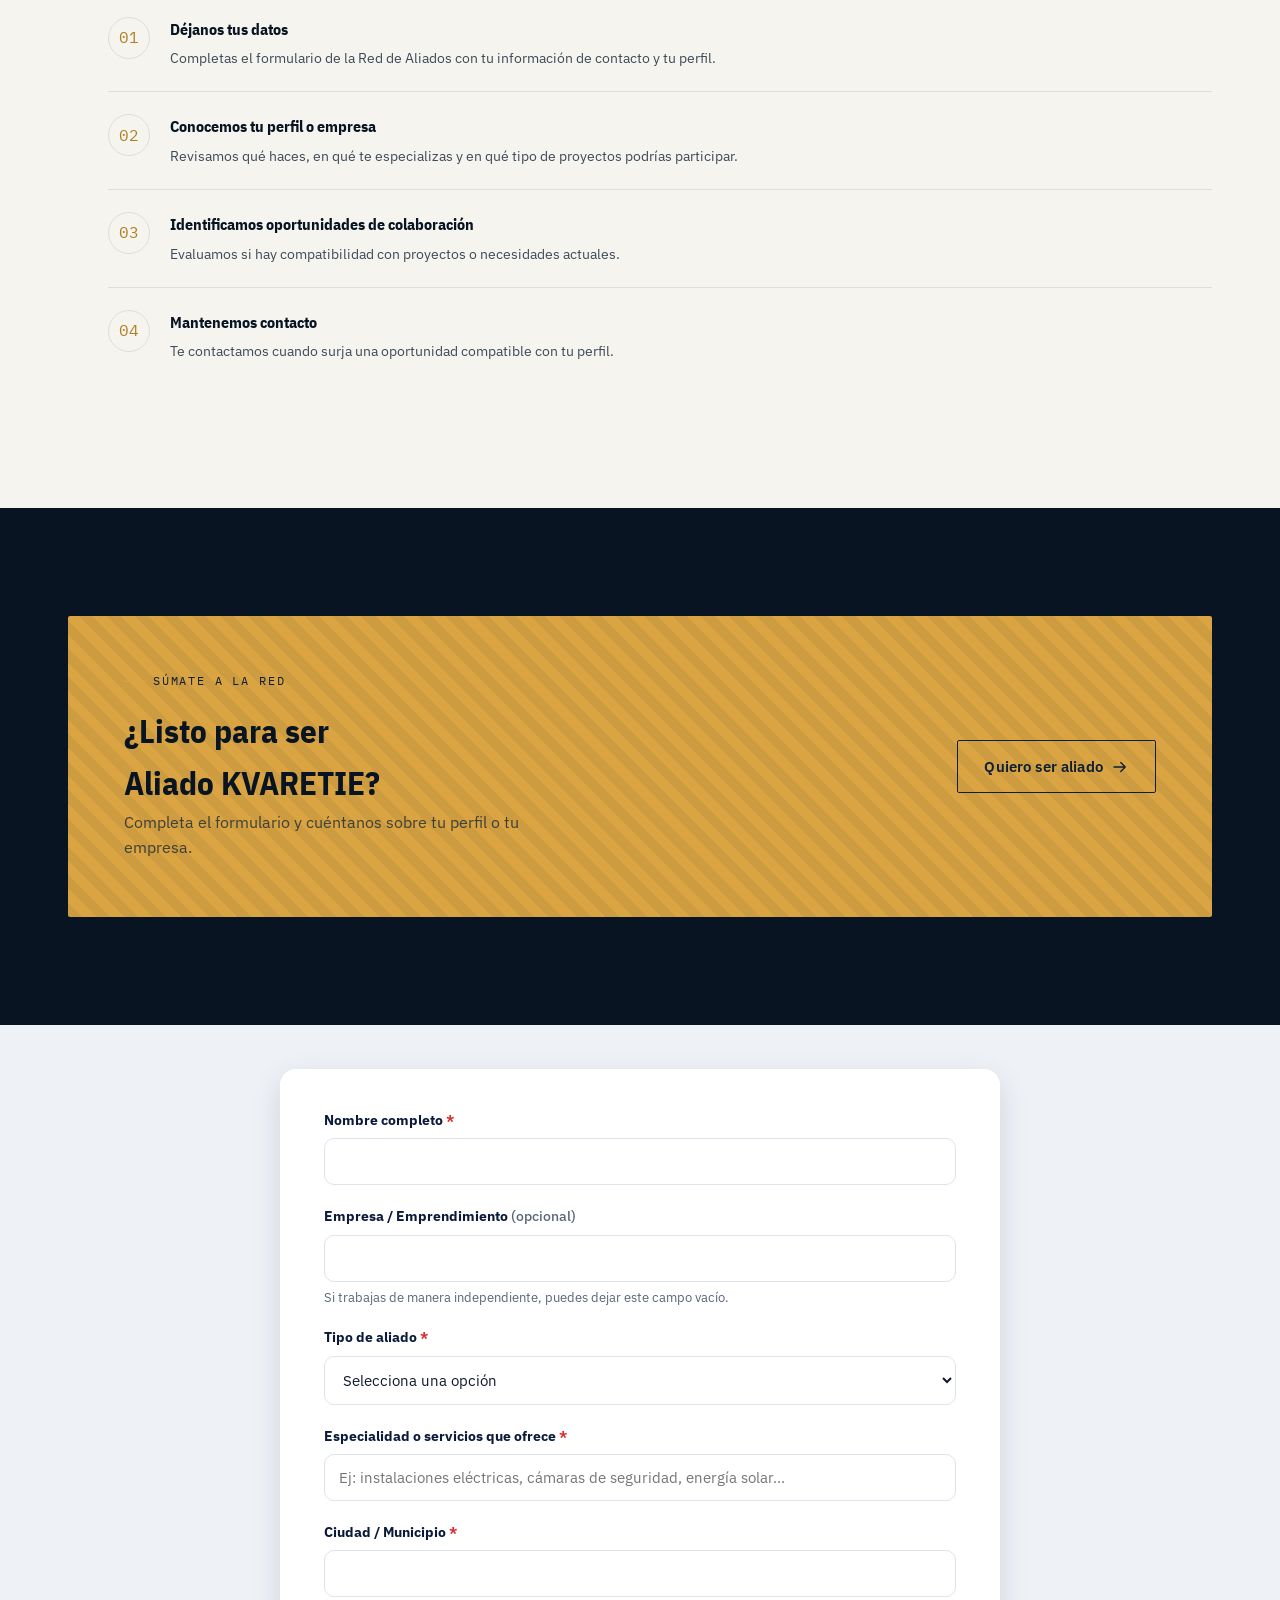
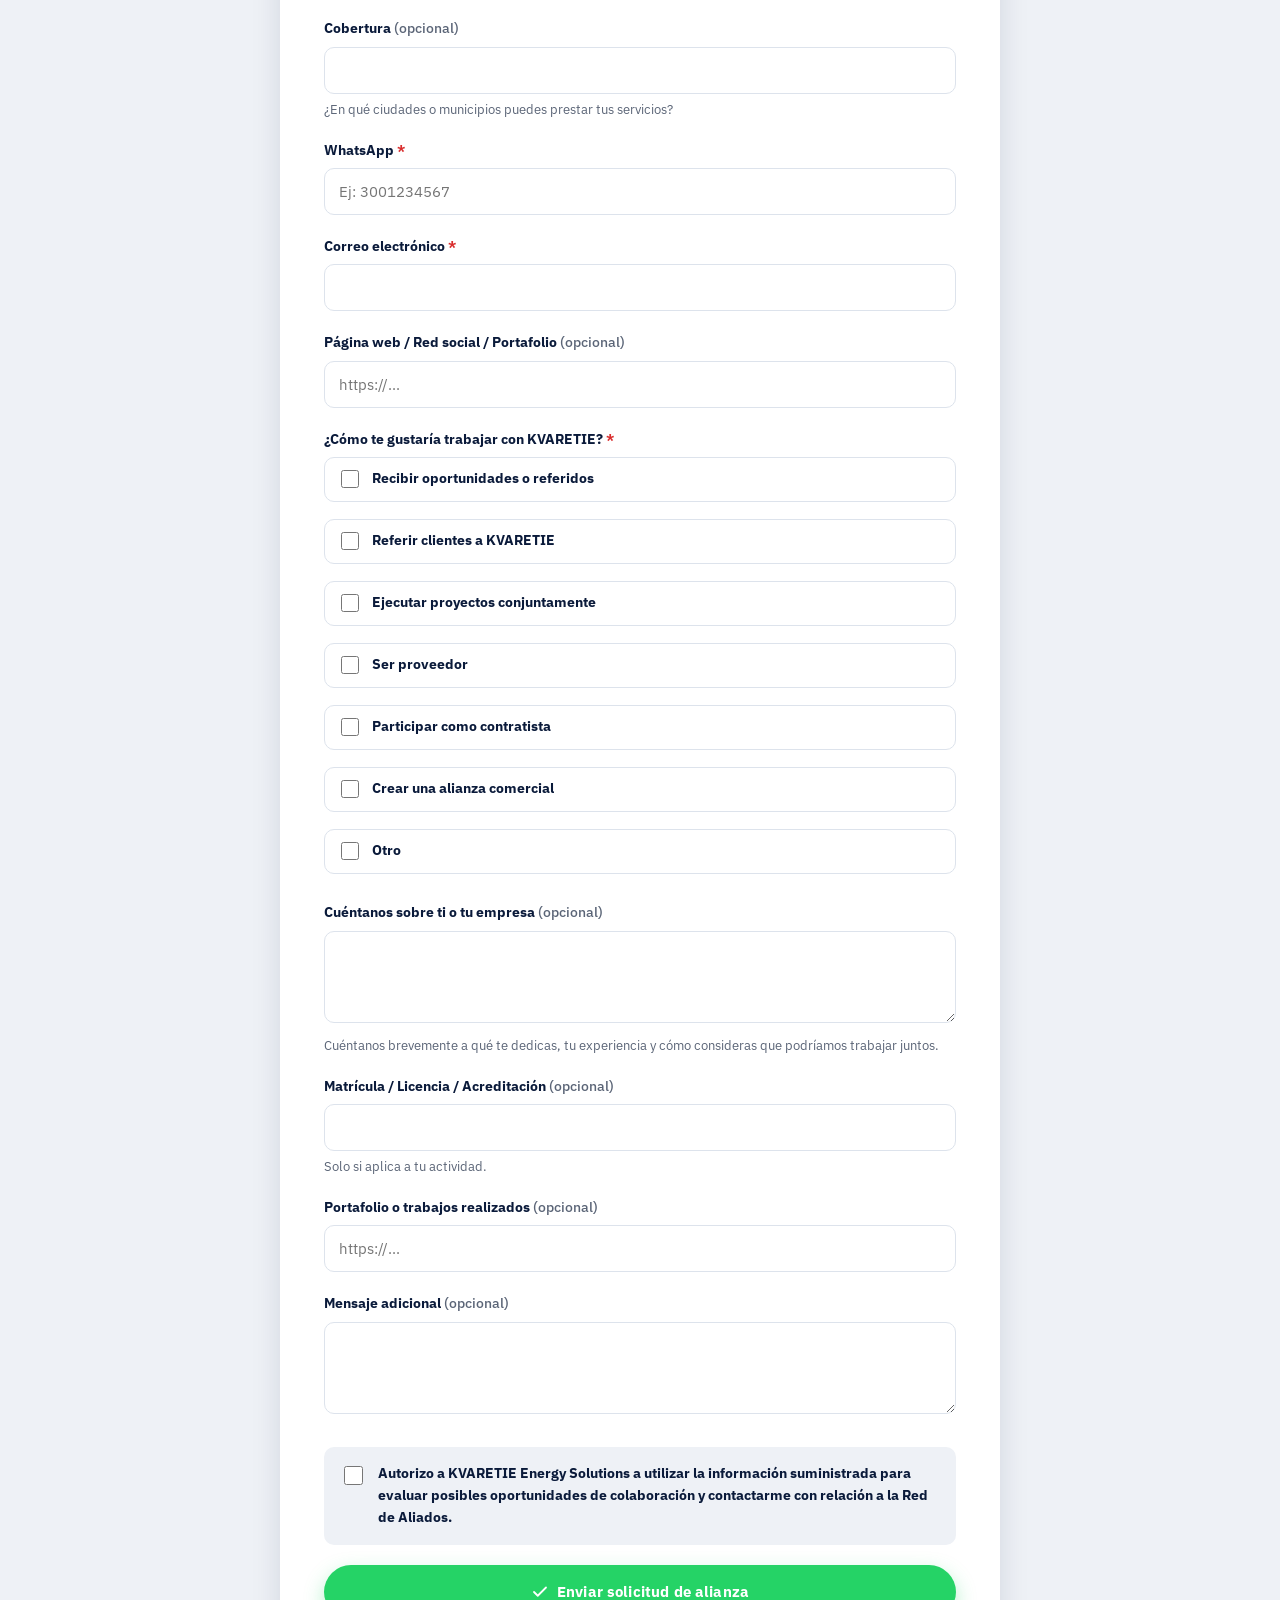
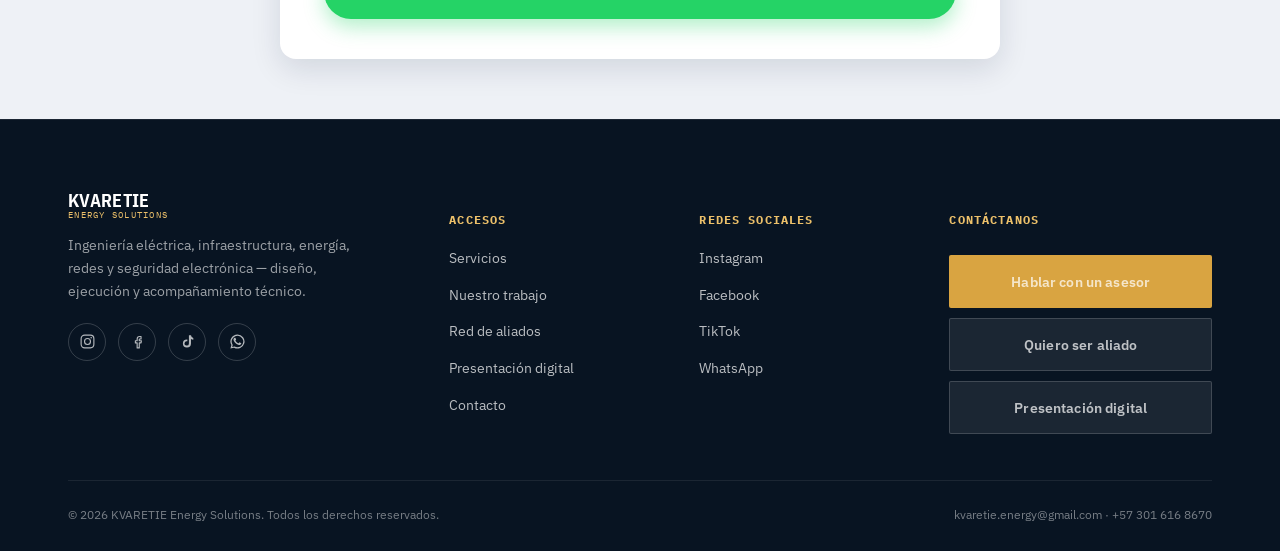
==== commit fe73dbb2: "Integrate approved website and preserve ecosystem return navigation" ====
--- a/aliados/index.html
+++ b/aliados/index.html
@@ -1,364 +1,254 @@
-<!DOCTYPE html>
+<!doctype html>
 <html lang="es">
 <head>
-<meta charset="utf-8"/>
-<meta content="width=device-width, initial-scale=1, viewport-fit=cover" name="viewport"/>
-<title>KVARETIE Energy Solutions | Red de Aliados</title>
-<meta content="Únete a la Red de Aliados de KVARETIE Energy Solutions: profesionales, contratistas, empresas y proveedores que colaboran en proyectos eléctricos." name="description"/>
-<meta content="#0a1a3a" name="theme-color"/>
-<meta content="website" property="og:type"/>
-<meta content="KVARETIE Energy Solutions | Red de Aliados" property="og:title"/>
-<meta content="Conectamos profesionales, empresas, contratistas y proveedores para generar nuevas oportunidades y desarrollar proyectos de manera colaborativa." property="og:description"/>
-<meta content="summary_large_image" property="twitter:card"/>
-<meta content="https://kvaretieenergy-rgb.github.io/kvaretie-web/presentacion/assets/og-cover.png" property="og:image"/>
-<meta content="https://kvaretieenergy-rgb.github.io/kvaretie-web/aliados/" property="og:url"/>
-<link href="https://kvaretieenergy-rgb.github.io/kvaretie-web/aliados/" rel="canonical"/>
-<link href="../presentacion/favicon.png" rel="icon" type="image/png"/>
-<link href="../presentacion/assets/apple-touch-icon.png" rel="apple-touch-icon"/>
-<link href="https://fonts.googleapis.com" rel="preconnect"/>
-<link crossorigin="" href="https://fonts.gstatic.com" rel="preconnect"/>
-<link href="https://fonts.googleapis.com/css2?family=Inter:wght@400;500;600;700;800&amp;display=swap" rel="stylesheet"/>
-<style>
-:root{
-  --navy: #0a1a3a;
-  --navy-2: #0f2350;
-  --navy-3: #12295e;
-  --blue: #1f6feb;
-  --blue-2: #2f7dfb;
-  --blue-light: #5fa2ff;
-  --silver: #eef1f6;
-  --silver-2: #dde3ec;
-  --ink: #10192e;
-  --gray: #5b6577;
-  --white: #ffffff;
-  --radius: 16px;
-  --radius-sm: 10px;
-  --shadow: 0 10px 30px rgba(10,26,58,0.12);
-  --shadow-sm: 0 4px 14px rgba(10,26,58,0.10);
-  --maxw: 1120px;
-  --formw: 720px;
-  --wa-green: #25D366;
-  --gold: #f0a500;
-  --gold-dark: #c98700;
-  --danger: #d92d2d;
-  --danger-bg: #fdecec;
-}
-*{box-sizing:border-box;}
-html{scroll-behavior:smooth;}
-body{
-  margin:0;
-  font-family:'Inter',system-ui,-apple-system,Segoe UI,Roboto,Helvetica,Arial,sans-serif;
-  color:var(--ink);
-  background:var(--white);
-  -webkit-font-smoothing:antialiased;
-  overflow-x:hidden;
-}
-img{max-width:100%;display:block;}
-a{color:inherit;text-decoration:none;}
-button{font-family:inherit;cursor:pointer;}
-h1,h2,h3,h4,p{margin:0;}
-ul{margin:0;padding:0;list-style:none;}
-.container{max-width:var(--maxw);margin:0 auto;padding:0 20px;}
-
-.eyebrow{
-  display:inline-flex;align-items:center;gap:8px;
-  font-size:12.5px;font-weight:700;letter-spacing:1.6px;
-  color:var(--blue-light);text-transform:uppercase;
-  margin-bottom:10px;
-}
-.eyebrow::before{content:"";width:22px;height:2px;background:var(--blue-light);display:inline-block;border-radius:2px;}
-
-.btn{
-  display:inline-flex;align-items:center;justify-content:center;gap:8px;
-  padding:15px 26px;border-radius:50px;font-weight:700;font-size:15px;
-  border:none;transition:transform .15s ease, box-shadow .15s ease, background .15s ease, opacity .15s ease;
-  white-space:nowrap;
-}
-.btn:active{transform:scale(0.97);}
-.btn-primary{background:var(--wa-green);color:#fff;box-shadow:0 8px 20px rgba(37,211,102,0.35);}
-.btn-primary:hover{box-shadow:0 10px 26px rgba(37,211,102,0.45);}
-.btn-primary:disabled{opacity:0.65;cursor:not-allowed;box-shadow:none;transform:none;}
-.btn-outline{background:rgba(255,255,255,0.08);color:#fff;border:1.5px solid rgba(255,255,255,0.55);}
-.btn-outline:hover{background:rgba(255,255,255,0.16);}
-.btn-gold{background:var(--gold);color:var(--navy);box-shadow:0 8px 20px rgba(240,165,0,0.4);}
-.btn-gold:hover{background:var(--gold-dark);color:#fff;}
-.btn-block{width:100%;}
-.btn-row{display:flex;flex-wrap:wrap;gap:14px;}
-.btn-row.center{justify-content:center;}
-
-/* ---------- Header ---------- */
-.site-header{
-  position:fixed;top:0;left:0;right:0;z-index:200;
-  background:rgba(10,26,58,0.94);-webkit-backdrop-filter:blur(8px);backdrop-filter:blur(8px);
-  border-bottom:1px solid rgba(255,255,255,0.08);
-}
-.site-header .container{
-  display:flex;align-items:center;justify-content:space-between;
-  padding-top:12px;padding-bottom:12px;
-}
-.brand{display:flex;align-items:center;gap:10px;color:#fff;}
-.brand img{height:34px;width:34px;object-fit:contain;border-radius:8px;padding:3px;}
-.brand-name{font-weight:800;font-size:15px;letter-spacing:0.3px;line-height:1.1;}
-.brand-name small{display:block;font-weight:500;font-size:10.5px;letter-spacing:1.1px;color:#9fb2df;text-transform:uppercase;}
-.back-home{
-  display:inline-flex;align-items:center;gap:5px;color:#fff;font-size:10.5px;font-weight:700;letter-spacing:.2px;
-  padding:6px 12px;border-radius:999px;border:1.5px solid #f0a500;background:rgba(255,255,255,0.04);white-space:nowrap;text-decoration:none;
-}
-.back-home:hover{background:rgba(255,255,255,0.12);color:#fff;}
-
-/* ---------- Hero ---------- */
-.aliados-hero{
-  background:
-    linear-gradient(160deg, rgba(9,24,54,.62) 0%, rgba(14,33,76,.74) 55%, rgba(16,39,90,.84) 100%),
-    url("[data-uri]");
-  background-size: cover, cover;
-  background-position: center bottom, center bottom;
-  background-repeat: no-repeat, no-repeat;
-  color:#fff;padding:126px 0 56px;text-align:center;
-}
-.aliados-hero h1{
-  font-size:clamp(26px,4.4vw,40px);font-weight:800;line-height:1.2;letter-spacing:-0.3px;
-  max-width:760px;margin:0 auto;
-  text-shadow:0 2px 14px rgba(0,0,0,.4);
-}
-.aliados-hero .lead{
-  max-width:620px;margin:18px auto 0;font-size:16px;line-height:1.65;color:#c9d4ee;
-  text-shadow:0 1px 8px rgba(0,0,0,.35);
-}
-.aliados-hero .lead + .lead{margin-top:10px;}
-
-/* ---------- Benefits ---------- */
-.benefits-section{background:#fff;padding:52px 0 8px;}
-.benefits-head{text-align:center;max-width:640px;margin:0 auto 32px;}
-.benefits-head h2{font-size:clamp(21px,3.4vw,27px);font-weight:800;color:var(--navy);letter-spacing:-0.2px;line-height:1.3;}
-.benefits-head p{margin-top:10px;font-size:15px;color:var(--gray);line-height:1.6;}
-.benefits-head p.strong{color:var(--navy);font-weight:700;}
-.benefits-grid{
-  display:grid;grid-template-columns:repeat(auto-fit,minmax(240px,1fr));gap:16px;margin-bottom:30px;
-}
-.benefit-card{
-  background:var(--silver);border:1.5px solid var(--silver-2);border-radius:var(--radius);
-  padding:22px 20px;text-align:left;
-}
-.benefit-card.featured{background:linear-gradient(160deg,#fff8ea,#fdecc4);border-color:#f3d38a;}
-.benefit-icon{
-  width:44px;height:44px;border-radius:12px;background:rgba(240,165,0,0.16);color:var(--gold-dark);
-  display:flex;align-items:center;justify-content:center;margin-bottom:14px;
-}
-.benefit-icon svg{width:22px;height:22px;fill:none;stroke:currentColor;stroke-width:2;stroke-linecap:round;stroke-linejoin:round;}
-.benefit-card h3{font-size:15px;font-weight:800;color:var(--navy);margin-bottom:8px;line-height:1.3;}
-.benefit-card p{font-size:13.5px;color:var(--gray);line-height:1.55;}
-
-.benefit-highlight{
-  background:linear-gradient(160deg,var(--navy) 0%,var(--navy-2) 100%);border-radius:var(--radius);
-  padding:32px 26px;text-align:center;color:#fff;margin-bottom:44px;
-}
-.benefit-highlight h3{font-size:18.5px;font-weight:800;letter-spacing:-0.2px;max-width:640px;margin:0 auto 12px;line-height:1.35;}
-.benefit-highlight p{font-size:14.5px;color:#c9d4ee;max-width:560px;margin:0 auto;line-height:1.6;}
-
-@media (max-width:640px){
-  .benefits-section{padding:38px 0 4px;}
-  .benefits-grid{grid-template-columns:1fr;gap:12px;}
-  .benefit-card{padding:19px 17px;}
-  .benefit-highlight{padding:26px 20px;}
-}
-
-/* ---------- Form section ---------- */
-.form-section{background:var(--silver);padding:44px 0 60px;}
-.form-card{
-  max-width:var(--formw);margin:0 auto;background:#fff;border-radius:var(--radius);
-  box-shadow:var(--shadow);padding:28px 22px;
-}
-@media (min-width:640px){.form-card{padding:40px 44px;}}
-
-.field{margin-bottom:20px;}
-.field label{display:block;font-weight:700;font-size:14px;color:var(--navy);margin-bottom:7px;}
-.field label .opt{font-weight:500;color:var(--gray);text-transform:none;letter-spacing:0;}
-.field .req{color:var(--danger);}
-.help-text{font-size:12.5px;color:var(--gray);margin-top:6px;line-height:1.5;}
-.field input[type="text"],
-.field input[type="email"],
-.field input[type="tel"],
-.field input[type="url"],
-.field select,
-.field textarea{
-  width:100%;padding:13px 14px;border-radius:var(--radius-sm);border:1.5px solid var(--silver-2);
-  font-family:inherit;font-size:15px;color:var(--ink);background:#fff;transition:border-color .15s ease;
-}
-.field textarea{resize:vertical;min-height:92px;}
-.field input:focus,.field select:focus,.field textarea:focus{outline:none;border-color:var(--blue-2);}
-.field.has-error input,.field.has-error select,.field.has-error textarea{border-color:var(--danger);background:var(--danger-bg);}
-.field-error{display:none;color:var(--danger);font-size:12.5px;font-weight:600;margin-top:6px;}
-.field.has-error .field-error{display:block;}
-
-.check-group{display:flex;flex-direction:column;gap:10px;}
-.check-option{
-  display:flex;align-items:flex-start;gap:10px;font-size:14.5px;line-height:1.45;color:var(--ink);
-  padding:10px 12px;border:1.5px solid var(--silver-2);border-radius:var(--radius-sm);cursor:pointer;
-}
-.check-option:hover{border-color:var(--blue-light);}
-.check-option input{margin-top:2px;width:18px;height:18px;flex:0 0 auto;accent-color:var(--blue-2);}
-
-.authorize{
-  display:flex;align-items:flex-start;gap:12px;background:var(--silver);border-radius:var(--radius-sm);
-  padding:16px;margin:26px 0 24px;font-size:13.5px;line-height:1.55;color:var(--gray);
-}
-.authorize input{margin-top:3px;width:19px;height:19px;flex:0 0 auto;accent-color:var(--blue-2);}
-
-.hp-field{position:absolute;left:-9999px;top:-9999px;opacity:0;height:0;width:0;overflow:hidden;}
-
-.form-msg{
-  display:none;border-radius:var(--radius-sm);padding:16px 18px;margin-bottom:22px;font-size:14px;line-height:1.55;
-}
-.form-msg.show{display:block;}
-.form-msg.error{background:var(--danger-bg);color:#8a1f1f;border:1.5px solid #f3b9b9;}
-.form-msg.error .btn{margin-top:12px;}
-
-#successMessage{display:none;max-width:var(--formw);margin:0 auto;background:#fff;border-radius:var(--radius);
-  box-shadow:var(--shadow);padding:44px 26px;text-align:center;}
-#successMessage.show{display:block;}
-#successMessage .check-badge{
-  width:64px;height:64px;border-radius:50%;background:rgba(37,211,102,0.12);color:var(--wa-green);
-  display:flex;align-items:center;justify-content:center;margin:0 auto 18px;
-}
-#successMessage .check-badge svg{width:32px;height:32px;}
-#successMessage h2{font-size:21px;font-weight:800;color:var(--navy);margin-bottom:12px;}
-#successMessage p{font-size:15px;color:var(--gray);line-height:1.6;max-width:480px;margin:0 auto;}
-#successMessage p + p{margin-top:10px;}
-
-/* ---------- WhatsApp secondary ---------- */
-.aliados-secondary{background:#fff;padding:8px 0 64px;text-align:center;}
-.aliados-secondary .inner{
-  max-width:560px;margin:0 auto;background:var(--navy);border-radius:var(--radius);
-  padding:34px 26px;color:#fff;
-}
-.aliados-secondary .kicker{font-size:13px;font-weight:700;letter-spacing:0.4px;color:#9fb2df;text-transform:uppercase;margin-bottom:8px;}
-.aliados-secondary h3{font-size:19px;font-weight:800;margin-bottom:10px;}
-.aliados-secondary p{font-size:14.5px;color:#c9d4ee;line-height:1.55;margin-bottom:20px;}
-
-/* ---------- Footer ---------- */
-.aliados-footer{background:var(--navy-2);color:#9fb2df;padding:26px 0;text-align:center;font-size:12.5px;}
-.aliados-footer a{color:#fff;font-weight:600;}
-.aliados-footer a:hover{text-decoration:underline;}
-
-@media (max-width:640px){
-  .aliados-hero{padding:112px 0 44px;}
-  .form-section{padding:34px 0 48px;}
-  .form-card{padding:24px 18px;}
-  .btn-block-mobile{width:100%;}
-  .site-header .brand-name{font-size:13.5px;}
-  .back-home{font-size:9.5px;padding:6px 10px;gap:4px;}
-}
-</style>
-<style id="kva-final-review">
-.kva-return{display:inline-flex;align-items:center;justify-content:center;flex-shrink:0;min-height:44px;padding:8px 12px;border:1px solid #c6a354;border-radius:999px;background:#0b2a55;color:#fff;font:700 10.5px/1.35 Arial,Helvetica,sans-serif;letter-spacing:.02em;text-decoration:none;white-space:nowrap;box-sizing:border-box;}
-.kva-return:hover{background:#173a70;color:#fff;}
-.kva-return:focus-visible{outline:2px solid #f7c759;outline-offset:3px;}
-html{scroll-padding-top:90px;}
-@media(max-width:420px){.site-header .container{padding:10px 12px;gap:8px;}.site-header .brand{gap:6px;}.site-header .brand img{width:26px;height:30px;padding:0;}.site-header .brand-name{font-size:11px;}.site-header .brand-name small{font-size:8px;letter-spacing:.4px;}}
-</style>
+<meta charset="utf-8">
+<meta name="viewport" content="width=device-width, initial-scale=1, viewport-fit=cover">
+<title>Red de Aliados — KVARETIE Energy Solutions</title>
+<meta name="description" content="Red de Aliados de KVARETIE Energy Solutions: conectamos técnicos, ingenieros, contratistas y empresas para colaborar en proyectos de ingeniería eléctrica y energía.">
+<meta property="og:type" content="website">
+<meta property="og:site_name" content="KVARETIE Energy Solutions">
+<meta property="og:title" content="Red de Aliados — KVARETIE Energy Solutions">
+<meta property="og:description" content="Conectamos capacidades para generar nuevas oportunidades de colaboración y desarrollar mejores soluciones.">
+<meta property="og:image" content="https://kvaretieenergy-rgb.github.io/kvaretie-web/assets/img/tablero-conduit-dos-tecnicos-full.jpg">
+<link rel="preconnect" href="https://fonts.googleapis.com">
+<link rel="preconnect" href="https://fonts.gstatic.com" crossorigin>
+<link rel="stylesheet" href="https://fonts.googleapis.com/css2?family=IBM+Plex+Mono:wght@400;500;600&family=IBM+Plex+Sans:wght@400;500;600;700&family=IBM+Plex+Sans+Condensed:wght@500;600;700&display=swap">
+<link rel="stylesheet" href="../assets/css/styles.css">
+
+<link rel="stylesheet" href="../assets/css/aliados-form.css">
+<link rel="canonical" href="https://kvaretieenergy-rgb.github.io/kvaretie-web/aliados/">
+<meta property="og:url" content="https://kvaretieenergy-rgb.github.io/kvaretie-web/aliados/">
+<link rel="icon" type="image/png" href="../presentacion/favicon.png">
 </head>
 <body>
 
-<svg style="display:none">
+<svg style="display:none" aria-hidden="true">
+  <symbol id="i-bolt" viewBox="0 0 24 24"><path fill="currentColor" d="M13 2 4 14h6l-1.5 8L20 9h-6.5z"/></symbol>
+  <symbol id="i-grid" viewBox="0 0 24 24" fill="none" stroke="currentColor" stroke-width="1.6"><rect x="3" y="3" width="7.5" height="7.5" rx=".5"/><rect x="13.5" y="3" width="7.5" height="7.5" rx=".5"/><rect x="3" y="13.5" width="7.5" height="7.5" rx=".5"/><rect x="13.5" y="13.5" width="7.5" height="7.5" rx=".5"/></symbol>
+  <symbol id="i-collab" viewBox="0 0 24 24" fill="none" stroke="currentColor" stroke-width="1.6"><circle cx="9" cy="12" r="6"/><circle cx="15" cy="12" r="6"/></symbol>
+  <symbol id="i-monitor" viewBox="0 0 24 24" fill="none" stroke="currentColor" stroke-width="1.6" stroke-linecap="round" stroke-linejoin="round"><rect x="2.5" y="4" width="19" height="13" rx="1"/><path d="M8 21h8M12 17v4"/><path fill="currentColor" stroke="none" d="M10.5 8.2 15.5 10.6 10.5 13z"/></symbol>
+  <symbol id="i-chat" viewBox="0 0 24 24" fill="none" stroke="currentColor" stroke-width="1.6" stroke-linecap="round" stroke-linejoin="round"><path d="M4 5h16v11H9l-4 4v-4H4z"/></symbol>
+  <symbol id="i-compass" viewBox="0 0 24 24" fill="none" stroke="currentColor" stroke-width="1.6" stroke-linecap="round" stroke-linejoin="round"><circle cx="12" cy="12" r="9"/><path d="m14.5 9.5-2 5-5 2 2-5z"/></symbol>
+  <symbol id="i-plug" viewBox="0 0 24 24" fill="none" stroke="currentColor" stroke-width="1.6" stroke-linecap="round" stroke-linejoin="round"><path d="M9 2v5M15 2v5M7 7h10v4a5 5 0 0 1-5 5 5 5 0 0 1-5-5z"/><path d="M12 16v6"/></symbol>
+  <symbol id="i-shieldbolt" viewBox="0 0 24 24" fill="none" stroke="currentColor" stroke-width="1.6" stroke-linecap="round" stroke-linejoin="round"><path d="M12 3 5 6v6c0 4.5 3 7.5 7 9 4-1.5 7-4.5 7-9V6z"/><path fill="currentColor" stroke="none" d="m13 8-4 6h2.6l-.9 4 4.3-6.2h-2.7z"/></symbol>
+  <symbol id="i-camera" viewBox="0 0 24 24" fill="none" stroke="currentColor" stroke-width="1.6" stroke-linecap="round" stroke-linejoin="round"><path d="M3 8h3l1.5-2h9L18 8h3v11H3z"/><circle cx="12" cy="13.5" r="3.2"/></symbol>
+  <symbol id="i-network" viewBox="0 0 24 24" fill="none" stroke="currentColor" stroke-width="1.6" stroke-linecap="round" stroke-linejoin="round"><circle cx="5" cy="6" r="2.2"/><circle cx="19" cy="6" r="2.2"/><circle cx="12" cy="18" r="2.2"/><path d="M6.8 7.3 10.5 16M17.2 7.3 13.5 16M7.2 6h9.6"/></symbol>
+  <symbol id="i-wrench" viewBox="0 0 24 24" fill="none" stroke="currentColor" stroke-width="1.6" stroke-linecap="round" stroke-linejoin="round"><path d="M14.7 6.3a4 4 0 0 0-5.4 4.6L3 17.2 6.8 21l6.3-6.3a4 4 0 0 0 4.6-5.4l-2.9 2.9-2.6-2.6z"/></symbol>
+  <symbol id="i-checkshield" viewBox="0 0 24 24" fill="none" stroke="currentColor" stroke-width="1.6" stroke-linecap="round" stroke-linejoin="round"><path d="M12 3 5 6v6c0 4.5 3 7.5 7 9 4-1.5 7-4.5 7-9V6z"/><path d="m9 12.2 2.1 2.1L15.3 10"/></symbol>
+  <symbol id="i-box" viewBox="0 0 24 24" fill="none" stroke="currentColor" stroke-width="1.6" stroke-linecap="round" stroke-linejoin="round"><path d="M3 8 12 4l9 4-9 4-9-4Z"/><path d="M3 8v9l9 4 9-4V8M12 12v9"/></symbol>
+  <symbol id="i-arrow" viewBox="0 0 24 24" fill="none" stroke="currentColor" stroke-width="1.8" stroke-linecap="round" stroke-linejoin="round"><path d="M4 12h15M13 6l6 6-6 6"/></symbol>
+  <symbol id="i-close" viewBox="0 0 24 24" fill="none" stroke="currentColor" stroke-width="1.8" stroke-linecap="round"><path d="M5 5l14 14M19 5 5 19"/></symbol>
+  <symbol id="i-menu" viewBox="0 0 24 24" fill="none" stroke="currentColor" stroke-width="1.8" stroke-linecap="round"><path d="M3 6h18M3 12h18M3 18h18"/></symbol>
+  <symbol id="i-mail" viewBox="0 0 24 24" fill="none" stroke="currentColor" stroke-width="1.6" stroke-linecap="round" stroke-linejoin="round"><rect x="3" y="5" width="18" height="14" rx="1.5"/><path d="m4 6.5 8 6 8-6"/></symbol>
+  <symbol id="i-headset" viewBox="0 0 24 24" fill="none" stroke="currentColor" stroke-width="1.6" stroke-linecap="round" stroke-linejoin="round"><path d="M4 13v-1a8 8 0 0 1 16 0v1"/><rect x="3" y="13" width="4" height="6" rx="1.3"/><rect x="17" y="13" width="4" height="6" rx="1.3"/><path d="M20 19v.5A3.5 3.5 0 0 1 16.5 23H13"/></symbol>
+  <symbol id="i-target" viewBox="0 0 24 24" fill="none" stroke="currentColor" stroke-width="1.4"><circle cx="12" cy="12" r="8.5"/><circle cx="12" cy="12" r="4.5"/><path d="M12 3v3.2M12 17.8V21M3 12h3.2M17.8 12H21"/></symbol>
+  <symbol id="i-handdoc" viewBox="0 0 24 24" fill="none" stroke="currentColor" stroke-width="1.6" stroke-linecap="round" stroke-linejoin="round"><rect x="6" y="2.5" width="12" height="16" rx="1.2"/><path d="M9 7h6M9 10.5h6M9 14h3.5"/><path d="M4 15.5c1.5-1 3-1 4 0l1 1c.6.6.6 1.5 0 2.1-.6.6-1.5.6-2.1 0"/></symbol>
+  <symbol id="i-link" viewBox="0 0 24 24" fill="none" stroke="currentColor" stroke-width="1.6" stroke-linecap="round" stroke-linejoin="round"><path d="M9 15 15 9"/><path d="M11 6.5 12.3 5a4 4 0 0 1 5.7 5.7l-1.5 1.3M13 17.5 11.7 19a4 4 0 0 1-5.7-5.7l1.5-1.3"/></symbol>
+  <symbol id="i-coin" viewBox="0 0 24 24" fill="none" stroke="currentColor" stroke-width="1.6" stroke-linecap="round" stroke-linejoin="round"><circle cx="12" cy="12" r="9"/><path d="M12 7.5v9M9.5 15c0 1.1 1.1 2 2.5 2s2.5-.7 2.5-1.8c0-2.4-5-1.4-5-3.7 0-1.1 1.1-1.7 2.5-1.7s2.5.7 2.5 1.7"/></symbol>
+  <symbol id="i-gift" viewBox="0 0 24 24" fill="none" stroke="currentColor" stroke-width="1.6" stroke-linecap="round" stroke-linejoin="round"><rect x="3" y="9" width="18" height="4.5" rx=".5"/><rect x="4.5" y="13.5" width="15" height="8" rx=".5"/><path d="M12 9v12.5"/><path d="M12 9c-1.5-4-6-4-6-1.2C6 9 8 9 12 9Zm0 0c1.5-4 6-4 6-1.2C18 9 16 9 12 9Z"/></symbol>
+  <symbol id="i-growth" viewBox="0 0 24 24" fill="none" stroke="currentColor" stroke-width="1.6" stroke-linecap="round" stroke-linejoin="round"><path d="M3 17 9 11l4 4 8-8"/><path d="M15 7h6v6"/></symbol>
+  <symbol id="i-whatsapp" viewBox="0 0 24 24" fill="currentColor"><path d="M17 14.2c-.3-.1-1.6-.8-1.9-.9-.2-.1-.4-.1-.6.1s-.7.9-.9 1-.3.2-.6 0a7.6 7.6 0 0 1-2.2-1.4 8.7 8.7 0 0 1-1.6-2c-.2-.3 0-.5.1-.6l.4-.5c.1-.1.2-.3.3-.4a.6.6 0 0 0 0-.5c0-.1-.6-1.5-.9-2-.2-.5-.4-.4-.6-.4h-.5a1 1 0 0 0-.7.3 3 3 0 0 0-1 2.2c0 1.3 1 2.6 1.1 2.8s2 3 4.7 4.3c2.7 1.2 2.7.8 3.2.8s1.6-.7 1.8-1.3.2-1.2.2-1.3-.2-.2-.5-.3z"/><path d="M12 2a10 10 0 0 0-8.6 15.1L2 22l5-1.3A10 10 0 1 0 12 2zm0 18.2a8.2 8.2 0 0 1-4.2-1.1l-.3-.2-3 .8.8-2.9-.2-.3A8.2 8.2 0 1 1 12 20.2z"/></symbol>
+  <symbol id="i-instagram" viewBox="0 0 24 24" fill="none" stroke="currentColor" stroke-width="1.6"><rect x="3" y="3" width="18" height="18" rx="5"/><circle cx="12" cy="12" r="4.2"/><circle cx="17.2" cy="6.8" r="1.1" fill="currentColor" stroke="none"/></symbol>
+  <symbol id="i-facebook" viewBox="0 0 24 24" fill="none" stroke="currentColor" stroke-width="1.6" stroke-linecap="round" stroke-linejoin="round"><path d="M15 8.5h2V5h-2a3.5 3.5 0 0 0-3.5 3.5V11H9v3h2.5v7h3v-7H17l.5-3h-3V8.8c0-.2.1-.3.5-.3z"/></symbol>
+  <symbol id="i-tiktok" viewBox="0 0 24 24" fill="currentColor"><path d="M14.5 3h2.4a4.6 4.6 0 0 0 3.3 3.9v2.5a7 7 0 0 1-3.3-.9v6.2a5.7 5.7 0 1 1-5.7-5.7c.2 0 .4 0 .6.1v2.6a3.1 3.1 0 1 0 2.2 3V3z"/></symbol>
 <symbol fill="none" id="icon-check" stroke="currentColor" stroke-linecap="round" stroke-linejoin="round" stroke-width="2.4" viewbox="0 0 24 24"><polyline points="20 6 9 17 4 12"></polyline></symbol>
 <symbol id="icon-whatsapp" viewbox="0 0 24 24"><path d="M12.04 2C6.58 2 2.13 6.45 2.13 11.91c0 2.1.62 4.05 1.68 5.68L2 22l4.59-1.51a9.87 9.87 0 0 0 5.45 1.6h.005c5.46 0 9.9-4.45 9.9-9.91 0-2.65-1.03-5.14-2.9-7.01A9.82 9.82 0 0 0 12.04 2zm0 18.06h-.004a8.2 8.2 0 0 1-4.2-1.15l-.3-.18-3.12 1.02.99-3.02-.2-.31a8.18 8.18 0 0 1-1.26-4.39c0-4.53 3.7-8.22 8.24-8.22a8.2 8.2 0 0 1 5.83 2.41 8.15 8.15 0 0 1 2.41 5.81c0 4.54-3.7 8.24-8.24 8.24zm4.52-6.16c-.25-.12-1.47-.72-1.7-.81-.23-.08-.39-.12-.56.13-.17.25-.64.81-.78.97-.14.17-.29.19-.54.06-.25-.12-1.04-.38-1.98-1.22-.73-.65-1.23-1.46-1.37-1.71-.14-.25-.02-.38.11-.5.11-.11.25-.29.37-.43.12-.15.16-.25.25-.42.08-.17.04-.31-.02-.44-.06-.12-.56-1.35-.77-1.85-.2-.48-.41-.42-.56-.43-.14-.01-.31-.01-.48-.01-.16 0-.43.06-.66.31-.23.25-.87.85-.87 2.08 0 1.22.89 2.4 1.02 2.57.12.16 1.75 2.67 4.25 3.74.59.26 1.06.41 1.42.52.6.19 1.14.16 1.57.1.48-.07 1.47-.6 1.68-1.18.21-.58.21-1.08.15-1.18-.06-.11-.23-.17-.48-.29z"></path></symbol>
-<symbol fill="none" id="icon-arrow-right" stroke="currentColor" stroke-linecap="round" stroke-linejoin="round" stroke-width="2.2" viewbox="0 0 24 24"><line x1="5" x2="19" y1="12" y2="12"></line><polyline points="12 5 19 12 12 19"></polyline></symbol>
-<symbol id="icon-coins" viewbox="0 0 24 24"><circle cx="12" cy="12" r="9"></circle><path d="M12 6.5v11M15 9.8c0-1.6-1.5-2.6-3-2.6s-3 1-3 2.3c0 3 6 1.5 6 4.3 0 1.6-1.5 2.6-3 2.6s-3-1-3-2.6"></path></symbol>
-<symbol id="icon-gift" viewbox="0 0 24 24"><rect x="3" y="8" width="18" height="13" rx="1"></rect><path d="M3 12h18M12 8v13M8 8a2.5 2.5 0 0 1 0-5c1.5 0 3 2 4 5 1-3 2.5-5 4-5a2.5 2.5 0 0 1 0 5"></path></symbol>
-<symbol id="icon-target" viewbox="0 0 24 24"><circle cx="12" cy="12" r="9"></circle><circle cx="12" cy="12" r="5"></circle><circle cx="12" cy="12" r="1.3" fill="currentColor" stroke="none"></circle></symbol>
-<symbol id="icon-share" viewbox="0 0 24 24"><circle cx="6" cy="12" r="2.3"></circle><circle cx="18" cy="6" r="2.3"></circle><circle cx="18" cy="18" r="2.3"></circle><path d="M8.1 10.8 15.9 7.2M8.1 13.2l7.8 3.6"></path></symbol>
-<symbol id="icon-users" viewbox="0 0 24 24"><circle cx="9" cy="9" r="4"></circle><circle cx="17" cy="10.4" r="3.2"></circle><path d="M2.5 20c.5-3.5 3-6 6.5-6s6 2.5 6.5 6M14.5 14.5c2.6 0 4.8 2 5.3 5"></path></symbol>
-<symbol id="icon-trending" viewbox="0 0 24 24"><path d="M3 17l6-6 4 4 8-9"></path><path d="M15 6h6v6"></path></symbol>
-<symbol id="icon-tool" viewbox="0 0 24 24"><path d="M14.7 6.3a4 4 0 0 0-5.4 5.4L3 18l3 3 6.3-6.3a4 4 0 0 0 5.4-5.4l-2.8 2.8-2.5-2.5z"></path></symbol>
 </svg>
 
 <header class="site-header">
-<div class="container">
-<a class="brand" href="../index.html">
-<img alt="Logo KVARETIE Energy Solutions" loading="eager" src="../images/logo-kva-square.png"/>
-<span class="brand-name">KVARETIE<small>Energy Solutions</small></span>
-</a>
-<a class="kva-return kva-back-dynamic" href="../presentacion/" aria-label="Volver a la presentación">
-<span>← VOLVER A LA PRESENTACIÓN</span>
-</a>
-</div>
+  <div class="wrap">
+    <a href="../" class="logo-slot" aria-label="KVARETIE Energy Solutions — inicio">
+      <span class="logo-mark"><img src="../assets/img/logo/kva-logo.png" alt="" width="256" height="256" loading="eager"></span>
+      <span class="logo-word"><b>KVARETIE</b><span>Energy Solutions</span></span>
+    </a>
+    <nav class="main-nav" aria-label="Navegación principal">
+      <ul>
+        <li><a href="../index.html#nosotros">Quiénes somos</a></li>
+        <li><a href="../index.html#servicios">Servicios</a></li>
+        <li><a href="../index.html#trabajo">Nuestro trabajo</a></li>
+        <li><a href="../" data-kva-back>← VOLVER</a></li>
+        <li><a href="../index.html#contacto">Contacto</a></li>
+      </ul>
+    </nav>
+    <div class="header-actions">
+      <a class="btn btn-gold" href="https://wa.me/573016168670?text=Hola%2C%20estuve%20visitando%20la%20p%C3%A1gina%20web%20de%20KVARETIE%20Energy%20Solutions%20y%20quisiera%20recibir%20informaci%C3%B3n%20sobre%20sus%20servicios." target="_blank" rel="noopener">Hablar con un asesor</a>
+      <button class="menu-toggle" data-menu-toggle aria-label="Abrir menú"><svg><use href="#i-menu"/></svg></button>
+    </div>
+  </div>
 </header>
 
+<div class="mobile-drawer" data-mobile-drawer data-open="false">
+  <div class="backdrop"></div>
+  <div class="panel" role="dialog" aria-label="Menú de navegación">
+    <div class="panel-top">
+      <span class="logo-word"><b style="color:#fff">KVARETIE</b><span>Energy Solutions</span></span>
+      <button class="close-btn" data-menu-close aria-label="Cerrar menú"><svg width="16" height="16"><use href="#i-close"/></svg></button>
+    </div>
+    <nav>
+      <ul>
+        <li><a href="../index.html#nosotros">Quiénes somos <svg><use href="#i-arrow"/></svg></a></li>
+        <li><a href="../index.html#servicios">Servicios <svg><use href="#i-arrow"/></svg></a></li>
+        <li><a href="../index.html#trabajo">Nuestro trabajo <svg><use href="#i-arrow"/></svg></a></li>
+        <li><a href="../" data-kva-back>← VOLVER <svg><use href="#i-arrow"/></svg></a></li>
+        <li><a href="../presentacion/" rel="noopener">Presentación digital <svg><use href="#i-arrow"/></svg></a></li>
+        <li><a href="../index.html#contacto">Contacto <svg><use href="#i-arrow"/></svg></a></li>
+      </ul>
+    </nav>
+    <div class="drawer-foot">
+      <a class="btn btn-gold btn-block" href="https://wa.me/573016168670?text=Hola%2C%20estuve%20visitando%20la%20p%C3%A1gina%20web%20de%20KVARETIE%20Energy%20Solutions%20y%20quisiera%20recibir%20informaci%C3%B3n%20sobre%20sus%20servicios." target="_blank" rel="noopener">Hablar con un asesor</a>
+      <div class="drawer-social">
+        <a href="https://www.instagram.com/kvaretie.energy/" target="_blank" rel="noopener" aria-label="Instagram"><svg width="17" height="17"><use href="#i-instagram"/></svg></a>
+        <a href="https://www.facebook.com/kvaretie.energy" target="_blank" rel="noopener" aria-label="Facebook"><svg width="17" height="17"><use href="#i-facebook"/></svg></a>
+        <a href="https://www.tiktok.com/@kvaretie.energy" target="_blank" rel="noopener" aria-label="TikTok"><svg width="17" height="17"><use href="#i-tiktok"/></svg></a>
+      </div>
+    </div>
+  </div>
+</div>
+
 <main>
-<section class="aliados-hero">
-<div class="container">
-<div class="eyebrow" style="justify-content:center">Red de aliados</div>
-<h1>ÚNETE A NUESTRA RED DE ALIADOS</h1>
-<p class="lead">Conectamos profesionales, empresas, contratistas y proveedores para generar nuevas oportunidades y desarrollar proyectos de manera colaborativa.</p>
-<p class="lead">Déjanos tus datos y conoce cómo puedes vincularte a nuestra Red de Aliados.</p>
-</div>
-</section>
-
-<section class="benefits-section">
-<div class="container">
-<div class="benefits-head">
-<div class="eyebrow" style="justify-content:center">Beneficios</div>
-<h2>BENEFICIOS DE SER PARTE DE NUESTRA RED</h2>
-<p class="strong">Genera oportunidades de ingresos adicionales por medio de nuestros servicios y proyectos.</p>
-<p>Conecta, recomienda y genera nuevas oportunidades.</p>
-</div>
-
-<div class="benefits-grid">
-
-<div class="benefit-card featured">
-<div class="benefit-icon"><svg><use href="#icon-coins"></use></svg></div>
-<h3>Oportunidades de ingresos adicionales</h3>
-<p>Como aliado puedes participar en oportunidades comerciales, referidos y colaboraciones relacionadas con los servicios de KVARETIE Energy Solutions, generando posibilidades de ingresos adicionales según cada proyecto o acuerdo.</p>
-</div>
-
-<div class="benefit-card">
-<div class="benefit-icon"><svg><use href="#icon-gift"></use></svg></div>
-<h3>Beneficios en nuestros servicios</h3>
-<p>Los aliados de KVARETIE pueden acceder a beneficios y condiciones especiales en determinados servicios de la empresa, dependiendo del tipo de alianza, proyecto y condiciones comerciales aplicables.</p>
-</div>
-
-<div class="benefit-card">
-<div class="benefit-icon"><svg><use href="#icon-target"></use></svg></div>
-<h3>Nuevas oportunidades</h3>
-<p>Accede a posibilidades de colaboración en proyectos y servicios según tu especialidad.</p>
-</div>
-
-<div class="benefit-card">
-<div class="benefit-icon"><svg><use href="#icon-share"></use></svg></div>
-<h3>Referidos y conexiones</h3>
-<p>Conecta clientes, profesionales y empresas con soluciones de KVARETIE y participa en oportunidades comerciales cuando corresponda.</p>
-</div>
-
-<div class="benefit-card">
-<div class="benefit-icon"><svg><use href="#icon-users"></use></svg></div>
-<h3>Proyectos en conjunto</h3>
-<p>Podemos desarrollar proyectos de manera colaborativa cuando las capacidades de ambas partes sean complementarias.</p>
-</div>
-
-<div class="benefit-card">
-<div class="benefit-icon"><svg><use href="#icon-trending"></use></svg></div>
-<h3>Mayor alcance comercial</h3>
-<p>Amplía tu red de contactos y conecta tus servicios con nuevas oportunidades dentro del ecosistema de aliados.</p>
-</div>
-
-<div class="benefit-card">
-<div class="benefit-icon"><svg><use href="#icon-tool"></use></svg></div>
-<h3>Soporte y conexión técnica</h3>
-<p>Conecta con profesionales, proveedores y empresas relacionadas con diferentes áreas de la ingeniería y los servicios técnicos.</p>
-</div>
-
-</div>
-
-<div class="benefit-highlight">
-<h3>SER ALIADO TAMBIÉN PUEDE GENERAR NUEVAS OPORTUNIDADES PARA TI.</h3>
-<p>Conecta tus servicios, recomienda soluciones de KVARETIE y participa en oportunidades comerciales y proyectos de manera colaborativa.</p>
-</div>
-
-</div>
-</section>
-
-<section class="form-section">
+<section class="page-hero blueprint-grid" style="background:linear-gradient(180deg, rgba(8,16,28,.88), rgba(8,16,28,.96)), url('../assets/img/tablero-conduit-dos-tecnicos-full.jpg'); background-size:cover; background-position:center;">
+  <svg class="node-trace" viewBox="0 0 1200 700" preserveAspectRatio="none" aria-hidden="true">
+    <path d="M0 120 L220 120 L260 170 L560 170 L600 120 L1200 120"/>
+    <path d="M0 560 L180 560 L220 610 L640 610 L680 560 L1000 560 L1040 610 L1200 610"/>
+    <circle cx="260" cy="170" r="4"/>
+    <circle cx="600" cy="120" r="4"/>
+    <circle cx="680" cy="560" r="4"/>
+    <circle cx="1040" cy="610" r="4"/>
+  </svg>
+  <div class="wrap">
+    <div class="breadcrumb"><a href="../" data-kva-back>← VOLVER</a> · <a href="../">Inicio</a> / Red de Aliados</div>
+    <p class="eyebrow on-dark">Red de Aliados</p>
+    <h1>Red de Aliados<br>KVARETIE Energy Solutions</h1>
+    <p>Conectamos capacidades para generar nuevas oportunidades de colaboración y desarrollar mejores soluciones.</p>
+    <div class="btn-row" style="margin-top:28px">
+      <a class="btn btn-gold" href="#formulario" rel="noopener">Quiero ser aliado <svg><use href="#i-arrow"/></svg></a>
+      <a class="btn btn-outline" href="#que-es">Conocer más</a>
+    </div>
+  </div>
+</section>
+
+<section class="section" id="que-es">
+  <div class="wrap">
+    <div class="about-grid">
+      <div class="about-media" data-reveal>
+        <div class="framecorners">
+          <img src="../assets/img/aliados-reunion-alianza-full.jpg" alt="Reunión de trabajo entre el equipo de KVARETIE y un aliado, cerrando un acuerdo de colaboración" loading="lazy">
+        </div>
+      </div>
+      <div class="about-copy">
+        <div class="sheet-divider">Hoja B.01 — Qué es</div>
+        <p class="eyebrow">¿Qué es nuestra Red de Aliados?</p>
+        <h2 class="section-title">Un espacio para colaborar, no solo para contratar.</h2>
+        <div data-reveal style="margin-top:20px">
+          <p>La Red de Aliados de KVARETIE Energy Solutions busca conectar profesionales, empresas y proveedores para ampliar capacidades, generar oportunidades de colaboración y participar conjuntamente en diferentes tipos de proyectos.</p>
+          <p>No se trata de una bolsa de empleo ni de un esquema de referidos con ingresos garantizados: es una red de relaciones profesionales que crece a partir de proyectos reales y necesidades concretas.</p>
+        </div>
+      </div>
+    </div>
+  </div>
+</section>
+
+<section class="section blueprint-grid light" style="background:var(--paper)" id="quienes">
+  <div class="wrap">
+    <div class="section-head">
+      <div class="sheet-divider">Hoja B.02 — Quiénes pueden vincularse</div>
+      <p class="eyebrow">Perfiles que buscamos</p>
+      <h2 class="section-title">¿Quiénes pueden vincularse?</h2>
+      <p class="section-lede" style="margin-top:14px">Abrimos la Red de Aliados a distintos perfiles técnicos, profesionales y empresariales.</p>
+    </div>
+    <div class="chips" data-reveal-group>
+      <span class="chip" data-reveal>Técnicos electricistas</span>
+      <span class="chip" data-reveal>Profesionales independientes</span>
+      <span class="chip" data-reveal>Contratistas</span>
+      <span class="chip" data-reveal>Ingenieros</span>
+      <span class="chip" data-reveal>Empresas de ingeniería</span>
+      <span class="chip" data-reveal>Arquitectos</span>
+      <span class="chip" data-reveal>Constructores</span>
+      <span class="chip" data-reveal>Proveedores de materiales</span>
+      <span class="chip" data-reveal>Especialistas en energía solar</span>
+      <span class="chip" data-reveal>Empresas de seguridad electrónica</span>
+      <span class="chip" data-reveal>Empresas de automatización</span>
+      <span class="chip" data-reveal>Empresas de ascensores</span>
+      <span class="chip" data-reveal>Otros profesionales y empresas complementarias</span>
+    </div>
+  </div>
+</section>
+
+<section class="section navy" id="beneficios" style="position:relative;overflow:hidden">
+  <svg class="node-trace" viewBox="0 0 1200 500" preserveAspectRatio="none" aria-hidden="true">
+    <path d="M0 60 L340 60 L380 110 L900 110 L940 60 L1200 60"/>
+    <path d="M0 430 L260 430 L300 380 L780 380 L820 430 L1200 430"/>
+    <circle cx="380" cy="110" r="4"/>
+    <circle cx="940" cy="60" r="4"/>
+    <circle cx="300" cy="380" r="4"/>
+  </svg>
+  <div class="wrap" style="position:relative;z-index:2">
+    <div class="section-head on-dark">
+      <div class="sheet-divider">Hoja B.03 — Beneficios</div>
+      <p class="eyebrow on-dark">Por qué unirte</p>
+      <h2 class="section-title">Beneficios de ser parte de nuestra red.</h2>
+    </div>
+    <div class="benefit-list" data-reveal-group>
+      <div class="benefit-item" data-reveal>
+        <span class="bi-ic"><svg><use href="#i-collab"/></svg></span>
+        <div><h4>Oportunidades de colaboración</h4><p>Nuevos espacios para trabajar junto a otros profesionales y empresas.</p></div>
+      </div>
+      <div class="benefit-item" data-reveal>
+        <span class="bi-ic"><svg><use href="#i-target"/></svg></span>
+        <div><h4>Participación en proyectos</h4><p>Posibilidad de sumarte a proyectos donde tu perfil sea compatible.</p></div>
+      </div>
+      <div class="benefit-item" data-reveal>
+        <span class="bi-ic"><svg><use href="#i-link"/></svg></span>
+        <div><h4>Referencias y conexiones</h4><p>Acceso a una red de contactos técnicos y profesionales.</p></div>
+      </div>
+      <div class="benefit-item" data-reveal>
+        <span class="bi-ic"><svg><use href="#i-coin"/></svg></span>
+        <div><h4>Oportunidades de ingresos adicionales</h4><p>Posibilidad de generar ingresos adicionales a partir de colaboraciones puntuales.</p></div>
+      </div>
+      <div class="benefit-item" data-reveal>
+        <span class="bi-ic"><svg><use href="#i-gift"/></svg></span>
+        <div><h4>Beneficios en determinados servicios</h4><p>Acceso a posibles beneficios o condiciones especiales en algunos servicios de KVARETIE.</p></div>
+      </div>
+      <div class="benefit-item" data-reveal>
+        <span class="bi-ic"><svg><use href="#i-growth"/></svg></span>
+        <div><h4>Crecimiento de la red profesional</h4><p>Fortalecimiento de relaciones profesionales a mediano y largo plazo.</p></div>
+      </div>
+    </div>
+    <p class="disclaimer on-dark">La Red de Aliados es un espacio de colaboración profesional. No garantizamos ingresos, proyectos asegurados ni resultados específicos: las oportunidades dependen de la compatibilidad entre perfiles y las necesidades reales de cada proyecto.</p>
+  </div>
+</section>
+
+<section class="section blueprint-grid light" style="background:var(--paper)" id="como-funciona">
+  <div class="wrap">
+    <div class="section-head">
+      <div class="sheet-divider">Hoja B.04 — Cómo funciona</div>
+      <p class="eyebrow">Proceso de vinculación</p>
+      <h2 class="section-title">¿Cómo funciona?</h2>
+    </div>
+    <ol class="steps-vert">
+      <li><div><h4>Déjanos tus datos</h4><p>Completas el formulario de la Red de Aliados con tu información de contacto y tu perfil.</p></div></li>
+      <li><div><h4>Conocemos tu perfil o empresa</h4><p>Revisamos qué haces, en qué te especializas y en qué tipo de proyectos podrías participar.</p></div></li>
+      <li><div><h4>Identificamos oportunidades de colaboración</h4><p>Evaluamos si hay compatibilidad con proyectos o necesidades actuales.</p></div></li>
+      <li><div><h4>Mantenemos contacto</h4><p>Te contactamos cuando surja una oportunidad compatible con tu perfil.</p></div></li>
+    </ol>
+  </div>
+</section>
+
+<section class="section dark blueprint-grid">
+  <div class="wrap">
+    <div class="cta-strip" data-reveal>
+      <div>
+        <p class="eyebrow" style="color:var(--navy-900)">Súmate a la red</p>
+        <h3>¿Listo para ser Aliado KVARETIE?</h3>
+        <p>Completa el formulario y cuéntanos sobre tu perfil o tu empresa.</p>
+      </div>
+      <a class="btn btn-outline-dark" href="#formulario" rel="noopener">
+        Quiero ser aliado <svg><use href="#i-arrow"/></svg>
+      </a>
+    </div>
+  </div>
+</section>
+<section class="form-section" id="formulario" aria-label="Solicitud de alianza">
 <div class="container">
 
 <div class="form-card" id="formCard">
@@ -503,176 +393,60 @@
 
 </div>
 </section>
-
-<section class="aliados-secondary">
-<div class="container">
-<div class="inner">
-<div class="kicker">¿Tienes dudas sobre nuestra Red de Aliados?</div>
-<h3>Habla con nuestro equipo y recibe más información.</h3>
-<p>Escríbenos directamente por WhatsApp y te ayudamos con cualquier duda sobre el proceso de alianza.</p>
-<div class="btn-row center">
-<a class="btn btn-outline" href="https://wa.me/573016168670?text=Hola%2C%20vi%20la%20informaci%C3%B3n%20sobre%20la%20Red%20de%20Aliados%20de%20KVARETIE%20Energy%20Solutions%20y%20quisiera%20recibir%20m%C3%A1s%20informaci%C3%B3n." rel="noopener" target="_blank">
-<svg height="17" width="17"><use href="#icon-whatsapp"></use></svg> Comunícate con un asesor
+</main>
+
+<footer class="site-footer">
+  <div class="wrap">
+    <div class="footer-top">
+      <div class="footer-brand">
+        <span class="logo-word"><b style="color:#fff;font-size:1.1rem">KVARETIE</b><span>Energy Solutions</span></span>
+        <p>Ingeniería eléctrica, infraestructura, energía, redes y seguridad electrónica — diseño, ejecución y acompañamiento técnico.</p>
+        <div class="footer-social">
+          <a href="https://www.instagram.com/kvaretie.energy/" target="_blank" rel="noopener" aria-label="Instagram"><svg><use href="#i-instagram"/></svg></a>
+          <a href="https://www.facebook.com/kvaretie.energy" target="_blank" rel="noopener" aria-label="Facebook"><svg><use href="#i-facebook"/></svg></a>
+          <a href="https://www.tiktok.com/@kvaretie.energy" target="_blank" rel="noopener" aria-label="TikTok"><svg><use href="#i-tiktok"/></svg></a>
+          <a href="https://wa.me/573016168670" target="_blank" rel="noopener" aria-label="WhatsApp"><svg><use href="#i-whatsapp"/></svg></a>
+        </div>
+      </div>
+      <div class="footer-col">
+        <h5>Accesos</h5>
+        <ul>
+          <li><a href="../index.html#servicios">Servicios</a></li>
+          <li><a href="../index.html#trabajo">Nuestro trabajo</a></li>
+          <li><a href="../index.html#aliados">Red de aliados</a></li>
+          <li><a href="../presentacion/" rel="noopener">Presentación digital</a></li>
+          <li><a href="../index.html#contacto">Contacto</a></li>
+        </ul>
+      </div>
+      <div class="footer-col">
+        <h5>Redes sociales</h5>
+        <ul>
+          <li><a href="https://www.instagram.com/kvaretie.energy/" target="_blank" rel="noopener">Instagram</a></li>
+          <li><a href="https://www.facebook.com/kvaretie.energy" target="_blank" rel="noopener">Facebook</a></li>
+          <li><a href="https://www.tiktok.com/@kvaretie.energy" target="_blank" rel="noopener">TikTok</a></li>
+          <li><a href="https://wa.me/573016168670" target="_blank" rel="noopener">WhatsApp</a></li>
+        </ul>
+      </div>
+      <div class="footer-col footer-cta">
+        <h5>Contáctanos</h5>
+        <a class="btn btn-gold btn-block" href="https://wa.me/573016168670?text=Hola%2C%20estuve%20visitando%20la%20p%C3%A1gina%20web%20de%20KVARETIE%20Energy%20Solutions%20y%20quisiera%20recibir%20informaci%C3%B3n%20sobre%20sus%20servicios." target="_blank" rel="noopener">Hablar con un asesor</a>
+        <a class="btn btn-ghost btn-block" href="#formulario" rel="noopener">Quiero ser aliado</a>
+        <a class="btn btn-ghost btn-block" href="../presentacion/" rel="noopener">Presentación digital</a>
+      </div>
+    </div>
+    <div class="footer-bottom">
+      <span>© <span data-year>2026</span> KVARETIE Energy Solutions. Todos los derechos reservados.</span>
+      <span>kvaretie.energy@gmail.com · +57 301 616 8670</span>
+    </div>
+  </div>
+</footer>
+
+<a class="wa-float" href="https://wa.me/573016168670?text=Hola%2C%20estuve%20visitando%20la%20p%C3%A1gina%20web%20de%20KVARETIE%20Energy%20Solutions%20y%20quisiera%20recibir%20informaci%C3%B3n%20sobre%20sus%20servicios." target="_blank" rel="noopener" aria-label="Escribir por WhatsApp">
+  <svg><use href="#i-whatsapp"/></svg>
 </a>
-</div>
-</div>
-</div>
-</section>
-</main>
-
-<footer class="aliados-footer">
-<div class="container">
-KVARETIE Energy Solutions &middot; Red de Aliados &middot; <a class="kva-back-dynamic" href="../presentacion/">← Volver a página anterior</a>
-</div>
-</footer>
-
-<script>
-(function(){
-  var form = document.getElementById('aliadosForm');
-  var formCard = document.getElementById('formCard');
-  var submitBtn = document.getElementById('submitBtn');
-  var submitBtnText = document.getElementById('submitBtnText');
-  var successBox = document.getElementById('successMessage');
-  var formError = document.getElementById('formError');
-  var isSubmitting = false;
-
-  var ENDPOINT = 'https://formsubmit.co/ajax/kvaretie.energy@gmail.com';
-
-  function clearErrors(){
-    var fields = form.querySelectorAll('.field.has-error');
-    fields.forEach(function(f){ f.classList.remove('has-error'); });
-  }
-
-  function markError(name){
-    var field = form.querySelector('.field[data-field="' + name + '"]');
-    if (field) field.classList.add('has-error');
-    return field;
-  }
-
-  function isValidEmail(v){
-    return /^[^\s@]+@[^\s@]+\.[^\s@]+$/.test(v);
-  }
-  function isValidPhone(v){
-    var digits = v.replace(/[^0-9]/g, '');
-    return digits.length >= 7;
-  }
-
-  function validate(){
-    var errors = [];
-    var val = function(name){
-      var el = form.elements[name];
-      return el ? el.value.trim() : '';
-    };
-
-    if (!val('nombre_completo')) errors.push('nombre_completo');
-    if (!val('tipo_aliado')) errors.push('tipo_aliado');
-    if (!val('especialidad')) errors.push('especialidad');
-    if (!val('ciudad')) errors.push('ciudad');
-
-    var wa = val('whatsapp');
-    if (!wa || !isValidPhone(wa)) errors.push('whatsapp');
-
-    var correo = val('correo');
-    if (!correo || !isValidEmail(correo)) errors.push('correo');
-
-    var colaboracion = form.querySelectorAll('input[name="colaboracion"]:checked');
-    if (colaboracion.length === 0) errors.push('colaboracion');
-
-    if (!form.elements['autorizacion'].checked) errors.push('autorizacion');
-
-    return errors;
-  }
-
-  function buildPayload(){
-    var val = function(name){
-      var el = form.elements[name];
-      return el ? el.value.trim() : '';
-    };
-    var colaboracion = Array.from(form.querySelectorAll('input[name="colaboracion"]:checked')).map(function(el){ return el.value; });
-    var now = new Date().toLocaleString('es-CO', { dateStyle: 'long', timeStyle: 'short', timeZone: 'America/Bogota' });
-
-    return {
-      _subject: 'Nueva solicitud — Red de Aliados KVARETIE',
-      _template: 'table',
-      _captcha: 'false',
-      _honey: form.elements['_honey'].value,
-      _replyto: val('correo'),
-      'NOMBRE': val('nombre_completo'),
-      'EMPRESA': val('empresa') || '—',
-      'TIPO DE ALIADO': val('tipo_aliado'),
-      'ESPECIALIDAD': val('especialidad'),
-      'CIUDAD': val('ciudad'),
-      'COBERTURA': val('cobertura') || '—',
-      'WHATSAPP': val('whatsapp'),
-      'CORREO': val('correo'),
-      'WEB / RED SOCIAL / PORTAFOLIO': val('web_social') || '—',
-      'TIPO DE COLABORACIÓN': colaboracion.length ? colaboracion.join(', ') : '—',
-      'PRESENTACIÓN': val('presentacion') || '—',
-      'MATRÍCULA / ACREDITACIÓN': val('matricula') || '—',
-      'PORTAFOLIO': val('portafolio') || '—',
-      'MENSAJE': val('mensaje_adicional') || '—',
-      'AUTORIZACIÓN': form.elements['autorizacion'].checked ? 'Aceptada' : 'No aceptada',
-      'FECHA': now
-    };
-  }
-
-  form.addEventListener('submit', function(e){
-    e.preventDefault();
-    if (isSubmitting) return;
-
-    clearErrors();
-    formError.classList.remove('show');
-
-    // Honeypot: if filled, silently drop (looks like a bot)
-    if (form.elements['_honey'].value) return;
-
-    var errors = validate();
-    if (errors.length) {
-      var firstField = null;
-      errors.forEach(function(name){
-        var f = markError(name);
-        if (!firstField) firstField = f;
-      });
-      if (firstField) firstField.scrollIntoView({ behavior: 'smooth', block: 'center' });
-      return;
-    }
-
-    isSubmitting = true;
-    submitBtn.disabled = true;
-    var originalText = submitBtnText.textContent;
-    submitBtnText.textContent = 'Enviando...';
-
-    var payload = buildPayload();
-
-    fetch(ENDPOINT, {
-      method: 'POST',
-      headers: { 'Content-Type': 'application/json', 'Accept': 'application/json' },
-      body: JSON.stringify(payload)
-    }).then(function(resp){
-      return resp.json().catch(function(){ return null; }).then(function(data){
-        return { ok: resp.ok, data: data };
-      });
-    }).then(function(result){
-      if (result.ok && result.data && String(result.data.success) === 'true') {
-        formCard.style.display = 'none';
-        successBox.classList.add('show');
-        successBox.scrollIntoView({ behavior: 'smooth', block: 'start' });
-      } else {
-        formError.classList.add('show');
-        formError.scrollIntoView({ behavior: 'smooth', block: 'center' });
-      }
-    }).catch(function(){
-      formError.classList.add('show');
-      formError.scrollIntoView({ behavior: 'smooth', block: 'center' });
-    }).finally(function(){
-      isSubmitting = false;
-      submitBtn.disabled = false;
-      submitBtnText.textContent = originalText;
-    });
-  });
-})();
-</script>
-<script>(function(){try{var p=new URLSearchParams(location.search);var dest=(p.get('from')==='brochure')?'../brochure/':'../presentacion/';document.querySelectorAll('.kva-back-dynamic').forEach(function(a){a.setAttribute('href',dest);});}catch(e){}})();</script>
-
+
+<script src="../assets/js/main.js"></script>
+<script src="../assets/js/aliados-form.js" defer></script>
+<script src="../assets/js/navigation.js" defer></script>
 </body>
 </html>
--- a/assets/css/styles.css
+++ b/assets/css/styles.css
@@ -0,0 +1,782 @@
+/* =========================================================
+   KVARETIE ENERGY SOLUTIONS — Hoja de estilos corporativa
+   Sistema: "Plano técnico" — navy / dorado / blanco
+   ========================================================= */
+
+:root{
+  /* Color */
+  --navy-950:#081422;
+  --navy-900:#0d1f35;
+  --navy-800:#153552;
+  --navy-700:#1e496f;
+  --navy-600:#2c6091;
+  --navy-500:#3f7ab0;
+  --gold-600:#b17f22;
+  --gold-500:#d9a441;
+  --gold-400:#ecc06a;
+  --gold-100:#faf1de;
+  --paper:#f5f4ef;
+  --white:#ffffff;
+  --ink:#0c1826;
+  --ink-soft:#3d4a58;
+  --ink-faint:#6b7788;
+  --line:#e1ded4;
+  --line-dark:rgba(255,255,255,.14);
+  --danger:#c8442a;
+  --whatsapp:#25d366;
+
+  /* Tipografia */
+  --f-display:'IBM Plex Sans Condensed', 'Arial Narrow', sans-serif;
+  --f-body:'IBM Plex Sans', -apple-system, BlinkMacSystemFont, 'Segoe UI', sans-serif;
+  --f-mono:'IBM Plex Mono', 'Courier New', monospace;
+
+  /* Layout */
+  --maxw:1240px;
+  --gutter:20px;
+  --radius:2px;
+  --header-h:76px;
+
+  --ease:cubic-bezier(.22,.68,.32,1);
+}
+
+@media (min-width:640px){ :root{ --gutter:32px; } }
+@media (min-width:1000px){ :root{ --gutter:48px; } }
+
+/* ---------- Reset base ---------- */
+*,*::before,*::after{ box-sizing:border-box; }
+html{ scroll-behavior:smooth; }
+body{
+  margin:0;
+  background:var(--paper);
+  color:var(--ink);
+  font-family:var(--f-body);
+  font-size:16px;
+  line-height:1.6;
+  -webkit-font-smoothing:antialiased;
+  overflow-x:hidden;
+}
+img{ max-width:100%; display:block; }
+a{ color:inherit; text-decoration:none; }
+ul{ margin:0; padding:0; list-style:none; }
+button{ font:inherit; }
+h1,h2,h3,h4{ margin:0; font-family:var(--f-display); font-weight:700; text-wrap:balance; color:var(--navy-950); }
+p{ margin:0; }
+section{ scroll-margin-top:var(--header-h); position:relative; }
+
+.wrap{ max-width:var(--maxw); margin-inline:auto; padding-inline:var(--gutter); }
+.wrap-wide{ max-width:calc(var(--maxw) + 80px); }
+
+@media (prefers-reduced-motion: reduce){
+  *,*::before,*::after{ animation-duration:.001ms !important; animation-iteration-count:1 !important; transition-duration:.001ms !important; scroll-behavior:auto !important; }
+}
+
+/* ---------- Utilidades tipográficas ---------- */
+.eyebrow{
+  font-family:var(--f-mono);
+  font-size:.72rem;
+  letter-spacing:.16em;
+  text-transform:uppercase;
+  color:var(--gold-600);
+  display:flex;
+  align-items:center;
+  gap:.6em;
+  margin-bottom:14px;
+}
+.eyebrow::before{
+  content:'';
+  width:22px;height:1px;
+  background:var(--gold-500);
+  display:inline-block;
+}
+.eyebrow.on-dark{ color:var(--gold-400); }
+
+.sheet-tag{
+  font-family:var(--f-mono);
+  font-size:.68rem;
+  letter-spacing:.1em;
+  color:var(--ink-faint);
+  text-transform:uppercase;
+}
+
+h2.section-title{ font-size:clamp(1.7rem,4vw,2.6rem); line-height:1.12; }
+h2.section-title .accent{ color:var(--gold-600); }
+.section-lede{ color:var(--ink-soft); font-size:1.05rem; max-width:56ch; }
+.section-head{ margin-bottom:clamp(28px,5vw,52px); }
+.on-dark h2.section-title,
+.on-dark .section-lede,
+.on-dark p{ color:var(--white); }
+.on-dark .section-lede{ color:rgba(255,255,255,.72); }
+
+/* ---------- Fondo técnico reutilizable (grid de plano) ---------- */
+.blueprint-grid{
+  background-image:
+    linear-gradient(rgba(255,255,255,.05) 1px, transparent 1px),
+    linear-gradient(90deg, rgba(255,255,255,.05) 1px, transparent 1px);
+  background-size:36px 36px;
+}
+.blueprint-grid.light{
+  background-image:
+    linear-gradient(rgba(13,31,53,.05) 1px, transparent 1px),
+    linear-gradient(90deg, rgba(13,31,53,.05) 1px, transparent 1px);
+}
+
+/* ---------- Botones ---------- */
+.btn{
+  display:inline-flex;
+  align-items:center;
+  justify-content:center;
+  gap:.55em;
+  padding:14px 26px;
+  font-family:var(--f-body);
+  font-weight:600;
+  font-size:.92rem;
+  letter-spacing:.01em;
+  border-radius:var(--radius);
+  border:1px solid transparent;
+  cursor:pointer;
+  transition:transform .25s var(--ease), box-shadow .25s var(--ease), background-color .25s var(--ease), color .25s var(--ease), border-color .25s var(--ease);
+  white-space:nowrap;
+}
+.btn:active{ transform:translateY(1px); }
+.btn-gold{ background:var(--gold-500); color:var(--navy-950); }
+.btn-gold:hover{ background:var(--gold-400); box-shadow:0 10px 24px -8px rgba(217,164,65,.55); }
+.btn-outline{ background:transparent; color:var(--white); border-color:rgba(255,255,255,.4); }
+.btn-outline:hover{ border-color:var(--gold-400); color:var(--gold-400); }
+.btn-outline-dark{ background:transparent; color:var(--navy-900); border-color:var(--navy-900); }
+.btn-outline-dark:hover{ background:var(--navy-900); color:var(--white); }
+.btn-ghost{ background:rgba(255,255,255,.08); color:var(--white); border-color:rgba(255,255,255,.16); }
+.btn-ghost:hover{ background:rgba(255,255,255,.16); }
+.btn-block{ width:100%; }
+.btn svg{ width:18px;height:18px;flex:none; }
+
+.btn-row{ display:flex; flex-wrap:wrap; gap:14px; }
+
+/* ---------- Header / Nav ---------- */
+.site-header{
+  position:fixed; inset-inline:0; top:0; z-index:80;
+  height:var(--header-h);
+  display:flex; align-items:center;
+  background:rgba(8,20,34,.72);
+  backdrop-filter:blur(10px) saturate(140%);
+  -webkit-backdrop-filter:blur(10px) saturate(140%);
+  border-bottom:1px solid rgba(255,255,255,.08);
+  transition:background-color .3s var(--ease);
+}
+.site-header .wrap{ display:flex; align-items:center; justify-content:space-between; gap:20px; }
+
+.logo-slot{ display:flex; align-items:center; gap:10px; }
+.logo-mark{
+  width:44px;height:44px;
+  display:flex; align-items:center; justify-content:center;
+  flex:none;
+}
+.logo-mark img{ width:100%; height:100%; object-fit:contain; }
+.logo-word{ display:flex; flex-direction:column; line-height:1.05; }
+.logo-word b{ font-family:var(--f-display); font-weight:700; font-size:1.02rem; letter-spacing:.02em; color:var(--white); }
+.logo-word span{ font-family:var(--f-mono); font-size:.56rem; letter-spacing:.14em; color:var(--gold-400); text-transform:uppercase; }
+
+.main-nav{ display:none; }
+.main-nav ul{ display:flex; align-items:center; gap:28px; }
+.main-nav a{
+  font-family:var(--f-body); font-size:.86rem; font-weight:500;
+  color:rgba(255,255,255,.82);
+  position:relative; padding-block:6px;
+  transition:color .2s;
+}
+.main-nav a::after{
+  content:''; position:absolute; left:0; right:100%; bottom:0; height:1px;
+  background:var(--gold-500); transition:right .25s var(--ease);
+}
+.main-nav a:hover{ color:var(--white); }
+.main-nav a:hover::after{ right:0; }
+
+.header-actions{ display:flex; align-items:center; gap:12px; }
+.header-actions .btn{ padding:10px 18px; font-size:.82rem; }
+.header-actions .btn-gold{ display:none; }
+
+.menu-toggle{
+  width:44px;height:44px; flex:none;
+  border:1px solid rgba(255,255,255,.2);
+  background:rgba(255,255,255,.05);
+  border-radius:3px;
+  display:flex; align-items:center; justify-content:center;
+  color:var(--white); cursor:pointer;
+}
+.menu-toggle svg{ width:20px; height:20px; }
+
+@media (min-width:980px){
+  .main-nav{ display:block; }
+  .menu-toggle{ display:none; }
+  .header-actions .btn-gold{ display:inline-flex; }
+}
+
+/* Mobile drawer */
+.mobile-drawer{
+  position:fixed; inset:0; z-index:90;
+  visibility:hidden;
+  pointer-events:none;
+}
+.mobile-drawer[data-open="true"]{ visibility:visible; pointer-events:auto; }
+.mobile-drawer .backdrop{
+  position:absolute; inset:0; background:rgba(4,10,18,.6);
+  opacity:0; transition:opacity .3s var(--ease);
+}
+.mobile-drawer[data-open="true"] .backdrop{ opacity:1; }
+.mobile-drawer .panel{
+  position:absolute; top:0; right:0; bottom:0; width:min(84vw,360px);
+  background:var(--navy-950);
+  padding:26px 24px calc(26px + env(safe-area-inset-bottom,0px));
+  transform:translateX(100%);
+  transition:transform .35s var(--ease);
+  display:flex; flex-direction:column; gap:26px;
+  overflow-y:auto;
+  border-left:1px solid rgba(255,255,255,.08);
+}
+.mobile-drawer[data-open="true"] .panel{ transform:translateX(0); }
+.mobile-drawer .panel-top{ display:flex; justify-content:space-between; align-items:center; }
+.mobile-drawer .close-btn{
+  width:38px;height:38px; border-radius:3px; border:1px solid rgba(255,255,255,.2);
+  background:transparent; color:var(--white); display:flex; align-items:center; justify-content:center; cursor:pointer;
+}
+.mobile-drawer nav ul{ display:flex; flex-direction:column; gap:4px; }
+.mobile-drawer nav a{
+  display:flex; align-items:center; justify-content:space-between;
+  padding:14px 4px; font-size:1.02rem; font-weight:600; color:var(--white);
+  border-bottom:1px solid rgba(255,255,255,.08);
+  font-family:var(--f-display);
+}
+.mobile-drawer nav a svg{ width:16px;height:16px; opacity:.5; }
+.mobile-drawer .drawer-foot{ margin-top:auto; display:flex; flex-direction:column; gap:12px; }
+.mobile-drawer .drawer-social{ display:flex; gap:14px; }
+.mobile-drawer .drawer-social a{
+  width:38px;height:38px;border-radius:50%;border:1px solid rgba(255,255,255,.18);
+  display:flex;align-items:center;justify-content:center;color:var(--white);
+}
+.mobile-drawer .drawer-social svg{ width:17px;height:17px; }
+
+/* ---------- HERO ---------- */
+.hero{
+  position:relative;
+  min-height:100svh;
+  display:flex; flex-direction:column; justify-content:flex-end;
+  padding-top:var(--header-h);
+  color:var(--white);
+  overflow:hidden;
+  background:var(--navy-950);
+}
+.hero-media{ position:absolute; inset:0; }
+.hero-media img{ width:100%; height:100%; object-fit:cover; object-position:center 30%; }
+.hero-media::after{
+  content:'';
+  position:absolute; inset:0;
+  background:
+    linear-gradient(180deg, rgba(8,16,28,.55) 0%, rgba(8,16,28,.55) 30%, rgba(8,16,28,.94) 92%),
+    linear-gradient(100deg, rgba(8,16,28,.92) 0%, rgba(8,16,28,.45) 46%, rgba(8,16,28,.35) 100%);
+}
+.hero-grid{
+  position:absolute; inset:0;
+  background-image:linear-gradient(rgba(255,255,255,.05) 1px, transparent 1px),linear-gradient(90deg, rgba(255,255,255,.05) 1px, transparent 1px);
+  background-size:44px 44px;
+  mask-image:linear-gradient(180deg, rgba(0,0,0,.9), transparent 78%);
+  -webkit-mask-image:linear-gradient(180deg, rgba(0,0,0,.9), transparent 78%);
+}
+.hero-trace{ position:absolute; inset:0; width:100%; height:100%; opacity:.55; }
+.hero-trace path{
+  fill:none; stroke:var(--gold-500); stroke-width:1.4;
+  stroke-dasharray:8 10;
+  animation:trace-flow 5s linear infinite;
+}
+@keyframes trace-flow{ to{ stroke-dashoffset:-72; } }
+
+.hero-content{
+  position:relative; z-index:2;
+  padding-block:56px clamp(44px,7vw,76px);
+  max-width:560px;
+  margin-right:auto;
+  border-left:2px solid rgba(217,164,65,.5);
+  padding-left:clamp(18px,3vw,28px);
+}
+.hero-content .eyebrow{ color:var(--gold-400); }
+.hero h1{
+  color:var(--white);
+  font-size:clamp(2rem,5.6vw,3.7rem);
+  line-height:1.08;
+  max-width:15ch;
+}
+.hero h1 em{ font-style:normal; color:var(--gold-400); }
+.hero-lede{
+  margin-top:16px; max-width:46ch;
+  color:rgba(255,255,255,.78);
+  font-size:clamp(.98rem,1.4vw,1.08rem);
+}
+.hero .btn-row{ margin-top:28px; }
+.hero-corner{
+  position:absolute; z-index:2; right:var(--gutter); top:calc(var(--header-h) + 28px);
+  font-family:var(--f-mono); font-size:.68rem; color:rgba(255,255,255,.55);
+  letter-spacing:.08em; text-align:right; display:none;
+}
+.hero-corner span{ display:block; }
+.hero-corner b{ color:var(--gold-400); }
+@media (min-width:820px){ .hero-corner{ display:block; } }
+
+.scroll-cue{
+  position:relative; z-index:2; margin-top:40px;
+  display:flex; align-items:center; gap:12px;
+  color:rgba(255,255,255,.55); font-family:var(--f-mono); font-size:.68rem; letter-spacing:.12em; text-transform:uppercase;
+}
+.scroll-cue .line{ width:1px; height:34px; background:linear-gradient(var(--gold-500), transparent); position:relative; overflow:hidden; }
+.scroll-cue .line::after{ content:''; position:absolute; top:-40%; left:0; width:100%; height:40%; background:var(--gold-400); animation:scrollcue 2.2s ease-in-out infinite; }
+@keyframes scrollcue{ 0%{ top:-40%; } 100%{ top:100%; } }
+
+/* ---------- ACCESOS RÁPIDOS ---------- */
+.quick-access{
+  background:var(--navy-900);
+  padding-block:26px;
+  position:relative;
+  border-bottom:1px solid rgba(255,255,255,.08);
+}
+.quick-list{
+  display:grid;
+  grid-auto-flow:column;
+  grid-auto-columns:minmax(210px,1fr);
+  gap:1px;
+  overflow-x:auto;
+  scroll-snap-type:x proximity;
+  background:rgba(255,255,255,.08);
+  -ms-overflow-style:none; scrollbar-width:none;
+}
+.quick-list::-webkit-scrollbar{ display:none; }
+.quick-item{
+  scroll-snap-align:start;
+  background:var(--navy-900);
+  padding:18px 20px;
+  display:flex; flex-direction:column; gap:10px;
+  transition:background-color .25s;
+}
+.quick-item:hover{ background:var(--navy-800); }
+.quick-item .qi-top{ display:flex; align-items:center; justify-content:space-between; }
+.quick-item .qi-num{ font-family:var(--f-mono); font-size:.66rem; color:var(--gold-400); }
+.quick-item svg{ width:22px;height:22px; color:var(--gold-400); }
+.quick-item strong{ color:var(--white); font-family:var(--f-display); font-size:1rem; font-weight:700; }
+.quick-item p{ color:rgba(255,255,255,.6); font-size:.82rem; line-height:1.4; }
+@media (min-width:980px){
+  .quick-list{ grid-auto-flow:column; grid-auto-columns:1fr; }
+}
+
+/* ---------- SECCIÓN genérica claim/oscura ---------- */
+.section{ padding-block:clamp(56px,9vw,108px); }
+.section.dark{ background:var(--navy-950); color:var(--white); }
+.section.navy{ background:var(--navy-900); color:var(--white); }
+
+/* ---------- QUIENES SOMOS ---------- */
+.about-grid{ display:grid; gap:36px; align-items:center; }
+.about-media{ position:relative; }
+.framecorners{ position:relative; }
+.framecorners::before,.framecorners::after,
+.framecorners .c2::before,.framecorners .c2::after{ content:''; position:absolute; width:22px; height:22px; border:2px solid var(--gold-500); z-index:2; }
+.framecorners::before{ top:-1px; left:-1px; border-right:none; border-bottom:none; }
+.framecorners::after{ bottom:-1px; right:-1px; border-left:none; border-top:none; }
+.framecorners img{ width:100%; aspect-ratio:4/5; object-fit:cover; }
+.about-pillars{ display:grid; grid-template-columns:repeat(2,1fr); gap:12px; margin-top:26px; }
+.pillar{
+  border:1px solid var(--line); background:var(--white);
+  padding:14px 16px; font-size:.84rem; font-weight:600; color:var(--navy-800);
+  display:flex; align-items:center; gap:10px;
+}
+.pillar svg{ width:18px;height:18px; color:var(--gold-600); flex:none; }
+.about-copy p + p{ margin-top:16px; }
+.about-copy p{ color:var(--ink-soft); }
+
+@media (min-width:900px){
+  .about-grid{ grid-template-columns:.85fr 1.15fr; gap:64px; }
+  .about-grid.rev{ grid-template-columns:1.15fr .85fr; }
+  .about-grid.rev .about-media{ order:2; }
+}
+
+/* ---------- SERVICIOS ---------- */
+.services-grid{ display:grid; gap:18px; grid-template-columns:1fr; }
+@media (min-width:680px){ .services-grid{ grid-template-columns:repeat(2,1fr); } }
+@media (min-width:1080px){ .services-grid{ grid-template-columns:repeat(4,1fr); } }
+
+.svc-card{
+  background:var(--white);
+  border:1px solid var(--line);
+  padding:26px 22px;
+  display:flex; flex-direction:column; gap:14px;
+  position:relative;
+  transition:border-color .25s, transform .25s var(--ease), box-shadow .25s var(--ease);
+}
+.svc-card:hover{ border-color:var(--gold-500); transform:translateY(-4px); box-shadow:0 20px 34px -22px rgba(13,31,53,.35); }
+.svc-card .svc-num{ position:absolute; top:16px; right:18px; font-family:var(--f-mono); font-size:.68rem; color:var(--ink-faint); }
+.svc-icon{
+  width:46px;height:46px; border-radius:3px;
+  background:var(--navy-950); color:var(--gold-400);
+  display:flex; align-items:center; justify-content:center;
+}
+.svc-icon svg{ width:24px;height:24px; }
+.svc-card h3{ font-family:var(--f-display); font-size:1.12rem; color:var(--navy-950); }
+.svc-card ul{ display:flex; flex-direction:column; gap:6px; }
+.svc-card li{ font-size:.86rem; color:var(--ink-soft); padding-left:14px; position:relative; }
+.svc-card li::before{ content:''; position:absolute; left:0; top:.6em; width:6px;height:1px; background:var(--gold-600); }
+
+/* ---------- PROCESO INGENIERIA ---------- */
+.flow{
+  display:grid; gap:0;
+  grid-template-columns:1fr;
+  border:1px solid rgba(255,255,255,.14);
+}
+.flow-step{
+  padding:26px 22px;
+  border-bottom:1px solid rgba(255,255,255,.14);
+  display:flex; gap:16px; align-items:flex-start;
+  position:relative;
+}
+.flow-step:last-child{ border-bottom:none; }
+.flow-step .fs-num{
+  font-family:var(--f-mono); font-size:.85rem; color:var(--gold-400);
+  border:1px solid rgba(217,164,65,.4); width:38px;height:38px; border-radius:50%;
+  display:flex; align-items:center; justify-content:center; flex:none;
+}
+.flow-step h4{ color:var(--white); font-size:1.02rem; margin-bottom:6px; }
+.flow-step p{ color:rgba(255,255,255,.62); font-size:.88rem; }
+@media (min-width:900px){
+  .flow{ grid-template-columns:repeat(6,1fr); }
+  .flow-step{ border-bottom:none; border-right:1px solid rgba(255,255,255,.14); flex-direction:column; gap:18px; }
+  .flow-step:last-child{ border-right:none; }
+}
+
+/* ---------- GALERÍA / NUESTRO TRABAJO ---------- */
+.gallery-filters{
+  display:flex; flex-wrap:wrap; gap:10px;
+  margin-bottom:30px;
+}
+.gfilter{
+  font-family:var(--f-mono); font-size:.72rem; letter-spacing:.04em; text-transform:uppercase;
+  padding:10px 16px; border:1px solid var(--line); background:var(--white); color:var(--ink-soft);
+  cursor:pointer; transition:.2s;
+}
+.gfilter:hover{ border-color:var(--gold-500); }
+.gfilter[aria-pressed="true"]{ background:var(--navy-950); border-color:var(--navy-950); color:var(--gold-400); }
+
+.gallery-grid{
+  display:grid;
+  grid-template-columns:repeat(2,1fr);
+  gap:12px;
+}
+@media (min-width:680px){ .gallery-grid{ grid-template-columns:repeat(3,1fr); gap:16px; } }
+@media (min-width:1080px){ .gallery-grid{ grid-template-columns:repeat(4,1fr); } }
+
+.gitem{
+  position:relative; overflow:hidden; cursor:zoom-in;
+  aspect-ratio:4/5; background:var(--navy-900);
+  border:1px solid var(--line);
+}
+.gitem[hidden]{ display:none; }
+.gitem img{ width:100%; height:100%; object-fit:cover; transition:transform .5s var(--ease); }
+.gitem:hover img{ transform:scale(1.06); }
+.gitem .gi-tag{
+  position:absolute; left:0; right:0; bottom:0;
+  padding:10px 12px 9px;
+  background:linear-gradient(0deg, rgba(6,14,24,.92), rgba(6,14,24,0));
+  color:var(--white); font-family:var(--f-mono); font-size:.64rem; letter-spacing:.06em; text-transform:uppercase;
+}
+.gitem .gi-plus{
+  position:absolute; top:10px; right:10px; width:28px;height:28px; border-radius:50%;
+  background:rgba(8,16,28,.55); color:var(--gold-400);
+  display:flex; align-items:center; justify-content:center;
+  opacity:0; transform:scale(.7); transition:.25s var(--ease);
+}
+.gitem:hover .gi-plus{ opacity:1; transform:scale(1); }
+.gitem .gi-plus svg{ width:14px;height:14px; }
+
+/* Lightbox */
+.lightbox{
+  position:fixed; inset:0; z-index:100;
+  display:flex; align-items:center; justify-content:center;
+  background:rgba(4,9,16,.94);
+  opacity:0; visibility:hidden; pointer-events:none;
+  transition:opacity .3s var(--ease);
+  padding:24px;
+}
+.lightbox[data-open="true"]{ opacity:1; visibility:visible; pointer-events:auto; }
+.lightbox figure{ margin:0; max-width:min(920px,92vw); max-height:86vh; }
+.lightbox img{ max-width:100%; max-height:70vh; width:auto; margin-inline:auto; border:1px solid rgba(255,255,255,.14); }
+.lightbox figcaption{ color:rgba(255,255,255,.7); font-family:var(--f-mono); font-size:.74rem; letter-spacing:.05em; text-align:center; margin-top:14px; text-transform:uppercase; }
+.lightbox .lb-close, .lightbox .lb-nav{
+  position:absolute; width:44px;height:44px; border-radius:50%;
+  background:rgba(255,255,255,.08); border:1px solid rgba(255,255,255,.2);
+  color:var(--white); display:flex; align-items:center; justify-content:center; cursor:pointer;
+}
+.lightbox .lb-close{ top:20px; right:20px; }
+.lightbox .lb-nav svg, .lightbox .lb-close svg{ width:18px;height:18px; }
+.lightbox .lb-prev{ left:12px; top:50%; transform:translateY(-50%); }
+.lightbox .lb-next{ right:12px; top:50%; transform:translateY(-50%); }
+@media (min-width:720px){ .lightbox .lb-prev{ left:24px; } .lightbox .lb-next{ right:24px; } }
+
+/* ---------- CÓMO TRABAJAMOS ---------- */
+.timeline{ display:flex; flex-direction:column; gap:0; }
+.tl-step{
+  display:grid; grid-template-columns:auto 1fr; gap:18px;
+  padding-block:22px; border-top:1px solid var(--line);
+}
+.tl-step:last-child{ border-bottom:1px solid var(--line); }
+.tl-step .tl-num{ font-family:var(--f-mono); color:var(--gold-600); font-size:1.3rem; padding-top:2px; }
+.tl-step h4{ font-size:1.05rem; margin-bottom:4px; }
+.tl-step p{ color:var(--ink-soft); font-size:.92rem; max-width:60ch; }
+@media (min-width:900px){
+  .timeline{ display:grid; grid-template-columns:repeat(5,1fr); }
+  .tl-step{ border-top:none; border-left:1px solid var(--line); padding:0 20px 0 22px; }
+  .tl-step:first-child{ border-left:none; padding-left:0; }
+  .tl-step:last-child{ border-bottom:none; }
+}
+
+/* ---------- RED DE ALIADOS (preview) ---------- */
+.aliados-preview{ position:relative; overflow:hidden; }
+.aliados-preview .section-title{
+  max-width:14ch;
+  font-size:clamp(2.3rem,5.6vw,3.7rem) !important;
+  letter-spacing:-.01em;
+  color:var(--white);
+}
+.aliados-preview .eyebrow{ font-size:.8rem; }
+.aliados-preview .about-copy > p{
+  margin-top:22px !important; max-width:44ch;
+  font-size:clamp(1.05rem,2vw,1.3rem) !important;
+  font-weight:600; color:var(--gold-100);
+}
+.aliados-badges{ display:flex; flex-wrap:wrap; gap:10px; margin-block:30px 38px; }
+.abadge{
+  border:1px solid rgba(217,164,65,.35); background:rgba(217,164,65,.08);
+  color:var(--gold-400); font-size:.82rem; padding:10px 16px; border-radius:2px;
+  font-family:var(--f-mono); letter-spacing:.02em;
+}
+.aliados-preview .btn-row .btn{ padding:16px 30px; font-size:.96rem; }
+@media (min-width:900px){
+  .aliados-preview .about-grid.rev{ grid-template-columns:1fr 1.2fr; gap:64px; align-items:center; }
+  .aliados-preview .framecorners img{ aspect-ratio:1/1; }
+  .aliados-preview .framecorners::before,.aliados-preview .framecorners::after{ width:30px;height:30px; }
+}
+
+/* ---------- EJECUCIÓN: DEL INICIO A LA ENTREGA ---------- */
+.proc-grid{ display:grid; gap:18px; grid-template-columns:1fr; }
+@media (min-width:720px){ .proc-grid{ grid-template-columns:repeat(2,1fr); } }
+@media (min-width:1080px){ .proc-grid{ grid-template-columns:repeat(4,1fr); } }
+.proc-card{
+  border:1px solid rgba(255,255,255,.16);
+  background:rgba(255,255,255,.03);
+  display:flex; flex-direction:column;
+}
+.proc-card.is-pending{ border-style:dashed; border-color:rgba(255,255,255,.22); }
+.proc-visual{
+  position:relative;
+  aspect-ratio:4/3;
+  overflow:hidden;
+  border-bottom:1px solid rgba(255,255,255,.16);
+}
+.proc-card.is-pending .proc-visual{
+  border-bottom-style:dashed; border-bottom-color:rgba(255,255,255,.22);
+  display:flex; align-items:center; justify-content:center; padding:16px;
+}
+.proc-visual img{ width:100%; height:100%; object-fit:cover; transition:transform .5s var(--ease); }
+.proc-card:not(.is-pending):hover .proc-visual img{ transform:scale(1.06); }
+.proc-count{
+  position:absolute; left:10px; bottom:10px;
+  background:rgba(8,16,28,.72); color:var(--gold-400);
+  font-family:var(--f-mono); font-size:.66rem; letter-spacing:.05em; text-transform:uppercase;
+  padding:6px 10px; border-radius:2px;
+}
+.proc-stages{
+  display:flex; flex-wrap:wrap; align-items:center; justify-content:center; gap:6px;
+  font-family:var(--f-mono); font-size:.66rem; letter-spacing:.06em; text-transform:uppercase;
+  color:rgba(255,255,255,.45); text-align:center;
+}
+.proc-arrow{ color:var(--gold-500); }
+.proc-body{ padding:18px 20px 22px; display:flex; flex-direction:column; align-items:flex-start; gap:12px; flex:1; }
+.proc-tag{
+  font-family:var(--f-mono); font-size:.66rem; letter-spacing:.08em; text-transform:uppercase;
+  color:var(--gold-400); border:1px solid rgba(217,164,65,.4); padding:5px 10px; border-radius:2px;
+}
+.proc-title{ color:var(--white); font-family:var(--f-display); font-size:1.05rem; font-weight:700; line-height:1.25; }
+.btn[disabled],.btn[aria-disabled="true"]{
+  opacity:.4; cursor:not-allowed; pointer-events:none;
+}
+
+/* Visor de proceso (modal, reutiliza estilos del lightbox) */
+.proc-modal figure{ max-width:min(1000px,92vw); }
+.proc-modal figcaption{ display:flex; flex-direction:column; gap:4px; }
+.proc-modal-title{ color:var(--gold-400); font-family:var(--f-display); font-size:.9rem; font-weight:700; letter-spacing:.01em; text-transform:none; }
+.proc-modal-caption{ color:rgba(255,255,255,.82); font-family:var(--f-body); font-size:.92rem; letter-spacing:normal; text-transform:none; }
+.proc-modal-counter{ color:rgba(255,255,255,.45); font-family:var(--f-mono); font-size:.68rem; letter-spacing:.08em; margin-top:2px; }
+
+/* ---------- CTA presentación digital ---------- */
+.cta-strip{
+  background:var(--gold-500);
+  color:var(--navy-950);
+  border-radius:2px;
+  padding:clamp(32px,5.5vw,56px);
+  display:flex; flex-direction:column; gap:26px;
+  align-items:flex-start;
+  justify-content:space-between;
+  position:relative;
+  overflow:hidden;
+}
+.cta-strip::before{
+  content:''; position:absolute; inset:0;
+  background-image:repeating-linear-gradient(45deg, rgba(13,31,53,.06) 0 10px, transparent 10px 20px);
+  pointer-events:none;
+}
+.cta-strip-head{ display:flex; gap:18px; align-items:flex-start; position:relative; }
+.cta-strip-icon{
+  width:56px;height:56px; border-radius:50%; flex:none;
+  background:rgba(13,31,53,.12); color:var(--navy-900);
+  display:flex; align-items:center; justify-content:center;
+}
+.cta-strip-icon svg{ width:26px;height:26px; }
+.cta-strip h3{ font-size:clamp(1.4rem,3.2vw,2.05rem); max-width:22ch; position:relative; }
+.cta-strip p{ color:rgba(13,31,53,.75); max-width:46ch; position:relative; }
+.cta-strip .btn{ position:relative; }
+.cta-strip-btn{ padding:16px 30px; font-size:.96rem; }
+.cta-strip-btn svg{ transition:transform .25s var(--ease); }
+.cta-strip-btn:hover svg{ transform:translateX(4px); }
+@media (min-width:820px){ .cta-strip{ flex-direction:row; align-items:center; } }
+
+/* ---------- CONTACTO ---------- */
+.contact-grid{ display:grid; gap:28px; }
+@media (min-width:900px){ .contact-grid{ grid-template-columns:1.1fr .9fr; align-items:center; } }
+.contact-card{
+  background:rgba(255,255,255,.04);
+  border:1px solid rgba(255,255,255,.14);
+  padding:clamp(24px,4vw,40px);
+  display:flex; flex-direction:column; gap:18px;
+}
+.contact-row{ display:flex; align-items:center; gap:14px; }
+.contact-row .ic{
+  width:44px;height:44px; border-radius:50%; border:1px solid rgba(217,164,65,.4);
+  display:flex; align-items:center; justify-content:center; color:var(--gold-400); flex:none;
+}
+.contact-row .ic svg{ width:20px;height:20px; }
+.contact-row b{ display:block; color:var(--white); font-size:.98rem; }
+.contact-row span{ display:block; color:rgba(255,255,255,.6); font-size:.84rem; }
+
+/* ---------- FOOTER ---------- */
+.site-footer{ background:var(--navy-950); color:rgba(255,255,255,.7); padding-block:clamp(48px,7vw,72px) 26px; border-top:1px solid rgba(255,255,255,.08); }
+.footer-top{ display:grid; gap:40px; margin-bottom:46px; }
+.footer-brand p{ color:rgba(255,255,255,.6); font-size:.9rem; margin-top:14px; max-width:38ch; }
+.footer-social{ display:flex; gap:12px; margin-top:20px; }
+.footer-social a{
+  width:38px;height:38px; border-radius:50%; border:1px solid rgba(255,255,255,.18);
+  display:flex; align-items:center; justify-content:center; transition:.2s;
+}
+.footer-social a:hover{ border-color:var(--gold-500); color:var(--gold-400); }
+.footer-social svg{ width:17px;height:17px; }
+.footer-col h5{ font-family:var(--f-mono); font-size:.72rem; letter-spacing:.1em; text-transform:uppercase; color:var(--gold-400); margin-bottom:16px; }
+.footer-col ul{ display:flex; flex-direction:column; gap:11px; }
+.footer-col a{ font-size:.9rem; color:rgba(255,255,255,.72); transition:.2s; }
+.footer-col a:hover{ color:var(--gold-400); }
+.footer-cta{ display:flex; flex-direction:column; gap:10px; }
+.footer-bottom{
+  display:flex; flex-direction:column; gap:14px;
+  padding-top:24px; border-top:1px solid rgba(255,255,255,.08);
+  font-size:.78rem; color:rgba(255,255,255,.45);
+}
+@media (min-width:760px){
+  .footer-top{ grid-template-columns:1.3fr .8fr .8fr 1fr; }
+  .footer-bottom{ flex-direction:row; align-items:center; justify-content:space-between; }
+}
+
+/* ---------- WHATSAPP FLOTANTE ---------- */
+.wa-float{
+  position:fixed; right:18px; bottom:18px; z-index:70;
+  width:58px;height:58px; border-radius:50%;
+  background:var(--whatsapp); color:#fff;
+  display:flex; align-items:center; justify-content:center;
+  box-shadow:0 10px 26px -8px rgba(0,0,0,.45);
+  animation:wa-pulse 2.6s ease-in-out infinite;
+}
+.wa-float svg{ width:28px;height:28px; }
+@keyframes wa-pulse{ 0%,100%{ box-shadow:0 10px 26px -8px rgba(0,0,0,.45),0 0 0 0 rgba(37,211,102,.5);} 50%{ box-shadow:0 10px 26px -8px rgba(0,0,0,.45),0 0 0 10px rgba(37,211,102,0);} }
+
+/* ---------- Reveal on scroll ---------- */
+[data-reveal]{ opacity:0; transform:translateY(22px); transition:opacity .7s var(--ease), transform .7s var(--ease); }
+[data-reveal].is-visible{ opacity:1; transform:none; }
+[data-reveal-group] [data-reveal]:nth-child(1){ transition-delay:.02s; }
+[data-reveal-group] [data-reveal]:nth-child(2){ transition-delay:.09s; }
+[data-reveal-group] [data-reveal]:nth-child(3){ transition-delay:.16s; }
+[data-reveal-group] [data-reveal]:nth-child(4){ transition-delay:.23s; }
+[data-reveal-group] [data-reveal]:nth-child(5){ transition-delay:.30s; }
+[data-reveal-group] [data-reveal]:nth-child(6){ transition-delay:.37s; }
+[data-reveal-group] [data-reveal]:nth-child(7){ transition-delay:.44s; }
+[data-reveal-group] [data-reveal]:nth-child(8){ transition-delay:.51s; }
+
+/* ---------- Página interna (Aliados) hero simple ---------- */
+.page-hero{
+  background:var(--navy-950); color:var(--white);
+  padding-top:calc(var(--header-h) + 64px); padding-bottom:64px;
+  position:relative; overflow:hidden;
+}
+.page-hero h1{ color:var(--white); font-size:clamp(2rem,5.6vw,3.6rem); max-width:18ch; }
+.page-hero p{ color:rgba(255,255,255,.72); max-width:56ch; margin-top:18px; font-size:1.05rem; }
+.breadcrumb{ display:flex; align-items:center; gap:8px; font-family:var(--f-mono); font-size:.72rem; letter-spacing:.06em; text-transform:uppercase; color:rgba(255,255,255,.5); margin-bottom:22px; }
+.breadcrumb a{ color:var(--gold-400); }
+
+/* ---------- Movimiento sutil — Red de Aliados (variante del trazo del inicio) ---------- */
+.node-trace{ position:absolute; inset:0; width:100%; height:100%; pointer-events:none; z-index:1; }
+.node-trace path{
+  fill:none; stroke:var(--gold-500); stroke-width:1.2;
+  stroke-dasharray:6 9; opacity:.52;
+  animation:trace-flow-alt 7.5s linear infinite;
+}
+.node-trace circle{ fill:var(--gold-400); opacity:.55; animation:node-pulse 3.6s ease-in-out infinite; }
+.node-trace circle:nth-child(2){ animation-delay:.7s; }
+.node-trace circle:nth-child(3){ animation-delay:1.4s; }
+.node-trace circle:nth-child(4){ animation-delay:2.1s; }
+@keyframes trace-flow-alt{ to{ stroke-dashoffset:-75; } }
+@keyframes node-pulse{ 0%,100%{ opacity:.32; } 50%{ opacity:.92; } }
+.page-hero .node-trace path{ opacity:.68; }
+.page-hero .node-trace circle{ opacity:.6; }
+.page-hero > .wrap{ position:relative; z-index:2; }
+
+/* Grids reutilizables */
+.grid-3{ display:grid; gap:18px; grid-template-columns:1fr; }
+@media (min-width:680px){ .grid-3{ grid-template-columns:repeat(2,1fr); } }
+@media (min-width:1000px){ .grid-3{ grid-template-columns:repeat(3,1fr); } }
+
+.info-card{ background:var(--white); border:1px solid var(--line); padding:26px 22px; }
+.info-card h3{ font-size:1.05rem; margin-bottom:10px; }
+.info-card p{ color:var(--ink-soft); font-size:.92rem; }
+
+.chips{ display:flex; flex-wrap:wrap; gap:10px; }
+.chip{ border:1px solid var(--line); background:var(--white); padding:10px 15px; font-size:.85rem; color:var(--navy-800); font-weight:500; }
+
+.benefit-list{ display:grid; gap:14px; grid-template-columns:1fr; }
+@media (min-width:760px){ .benefit-list{ grid-template-columns:repeat(2,1fr); } }
+.benefit-item{ display:flex; gap:14px; padding:20px; border:1px solid rgba(255,255,255,.14); background:rgba(255,255,255,.03); }
+.benefit-item .bi-ic{ width:40px;height:40px;border-radius:50%; border:1px solid rgba(217,164,65,.4); color:var(--gold-400); display:flex; align-items:center; justify-content:center; flex:none; }
+.benefit-item .bi-ic svg{ width:19px;height:19px; }
+.benefit-item h4{ color:var(--white); font-size:.98rem; margin-bottom:4px; }
+.benefit-item p{ color:rgba(255,255,255,.62); font-size:.86rem; }
+
+.disclaimer{ font-size:.78rem; color:var(--ink-faint); border-left:2px solid var(--gold-500); padding-left:14px; margin-top:26px; max-width:64ch; }
+.disclaimer.on-dark{ color:rgba(255,255,255,.5); }
+
+.steps-vert{ counter-reset:step; display:flex; flex-direction:column; gap:0; }
+.steps-vert li{ counter-increment:step; display:flex; gap:20px; padding-block:22px; border-top:1px solid var(--line); }
+.steps-vert li:first-child{ border-top:none; }
+.steps-vert li::before{
+  content:counter(step,decimal-leading-zero);
+  font-family:var(--f-mono); font-size:1rem; color:var(--gold-600);
+  border:1px solid var(--line); width:42px;height:42px; border-radius:50%;
+  display:flex; align-items:center; justify-content:center; flex:none;
+}
+.steps-vert h4{ font-size:1rem; margin-bottom:4px; }
+.steps-vert p{ color:var(--ink-soft); font-size:.9rem; }
+
+/* Divisor con marca de plano */
+.sheet-divider{
+  display:flex; align-items:center; gap:14px;
+  font-family:var(--f-mono); font-size:.66rem; letter-spacing:.1em; text-transform:uppercase;
+  color:var(--ink-faint); margin-bottom:10px;
+}
+.sheet-divider::after{ content:''; flex:1; height:1px; background:var(--line); }
+.on-dark .sheet-divider{ color:rgba(255,255,255,.4); }
+.on-dark .sheet-divider::after{ background:rgba(255,255,255,.14); }
--- a/assets/css/aliados-form.css
+++ b/assets/css/aliados-form.css
@@ -0,0 +1,105 @@
+#formulario{
+  --navy: #0a1a3a;
+  --navy-2: #0f2350;
+  --navy-3: #12295e;
+  --blue: #1f6feb;
+  --blue-2: #2f7dfb;
+  --blue-light: #5fa2ff;
+  --silver: #eef1f6;
+  --silver-2: #dde3ec;
+  --ink: #10192e;
+  --gray: #5b6577;
+  --white: #ffffff;
+  --radius: 16px;
+  --radius-sm: 10px;
+  --shadow: 0 10px 30px rgba(10,26,58,0.12);
+  --shadow-sm: 0 4px 14px rgba(10,26,58,0.10);
+  --maxw: 1120px;
+  --formw: 720px;
+  --wa-green: #25D366;
+  --gold: #f0a500;
+  --gold-dark: #c98700;
+  --danger: #d92d2d;
+  --danger-bg: #fdecec;
+}
+#formulario .btn{
+  display:inline-flex;align-items:center;justify-content:center;gap:8px;
+  padding:15px 26px;border-radius:50px;font-weight:700;font-size:15px;
+  border:none;transition:transform .15s ease, box-shadow .15s ease, background .15s ease, opacity .15s ease;
+  white-space:nowrap;
+}
+#formulario .btn:active{transform:scale(0.97);}
+#formulario .btn-primary{background:var(--wa-green);color:#fff;box-shadow:0 8px 20px rgba(37,211,102,0.35);}
+#formulario .btn-primary:hover{box-shadow:0 10px 26px rgba(37,211,102,0.45);}
+#formulario .btn-primary:disabled{opacity:0.65;cursor:not-allowed;box-shadow:none;transform:none;}
+#formulario .btn-outline{background:rgba(255,255,255,0.08);color:#fff;border:1.5px solid rgba(255,255,255,0.55);}
+#formulario .btn-outline:hover{background:rgba(255,255,255,0.16);}
+#formulario .btn-gold{background:var(--gold);color:var(--navy);box-shadow:0 8px 20px rgba(240,165,0,0.4);}
+#formulario .btn-gold:hover{background:var(--gold-dark);color:#fff;}
+#formulario .btn-block{width:100%;}
+#formulario .btn-row{display:flex;flex-wrap:wrap;gap:14px;}
+#formulario .btn-row.center{justify-content:center;}
+
+
+#formulario.form-section{background:var(--silver);padding:44px 0 60px;}
+#formulario .form-card{
+  max-width:var(--formw);margin:0 auto;background:#fff;border-radius:var(--radius);
+  box-shadow:var(--shadow);padding:28px 22px;
+}
+@media (min-width:640px){#formulario .form-card{padding:40px 44px;}}
+
+#formulario .field{margin-bottom:20px;}
+#formulario .field label{display:block;font-weight:700;font-size:14px;color:var(--navy);margin-bottom:7px;}
+#formulario .field label .opt{font-weight:500;color:var(--gray);text-transform:none;letter-spacing:0;}
+#formulario .field .req{color:var(--danger);}
+#formulario .help-text{font-size:12.5px;color:var(--gray);margin-top:6px;line-height:1.5;}
+#formulario .field input[type="text"],#formulario .field input[type="email"],#formulario .field input[type="tel"],#formulario .field input[type="url"],#formulario .field select,#formulario .field textarea{
+  width:100%;padding:13px 14px;border-radius:var(--radius-sm);border:1.5px solid var(--silver-2);
+  font-family:inherit;font-size:15px;color:var(--ink);background:#fff;transition:border-color .15s ease;
+}
+#formulario .field textarea{resize:vertical;min-height:92px;}
+#formulario .field input:focus,#formulario .field select:focus,#formulario .field textarea:focus{outline:none;border-color:var(--blue-2);}
+#formulario .field.has-error input,#formulario .field.has-error select,#formulario .field.has-error textarea{border-color:var(--danger);background:var(--danger-bg);}
+#formulario .field-error{display:none;color:var(--danger);font-size:12.5px;font-weight:600;margin-top:6px;}
+#formulario .field.has-error .field-error{display:block;}
+
+#formulario .check-group{display:flex;flex-direction:column;gap:10px;}
+#formulario .check-option{
+  display:flex;align-items:flex-start;gap:10px;font-size:14.5px;line-height:1.45;color:var(--ink);
+  padding:10px 12px;border:1.5px solid var(--silver-2);border-radius:var(--radius-sm);cursor:pointer;
+}
+#formulario .check-option:hover{border-color:var(--blue-light);}
+#formulario .check-option input{margin-top:2px;width:18px;height:18px;flex:0 0 auto;accent-color:var(--blue-2);}
+
+#formulario .authorize{
+  display:flex;align-items:flex-start;gap:12px;background:var(--silver);border-radius:var(--radius-sm);
+  padding:16px;margin:26px 0 24px;font-size:13.5px;line-height:1.55;color:var(--gray);
+}
+#formulario .authorize input{margin-top:3px;width:19px;height:19px;flex:0 0 auto;accent-color:var(--blue-2);}
+
+#formulario .hp-field{position:absolute;left:-9999px;top:-9999px;opacity:0;height:0;width:0;overflow:hidden;}
+
+#formulario .form-msg{
+  display:none;border-radius:var(--radius-sm);padding:16px 18px;margin-bottom:22px;font-size:14px;line-height:1.55;
+}
+#formulario .form-msg.show{display:block;}
+#formulario .form-msg.error{background:var(--danger-bg);color:#8a1f1f;border:1.5px solid #f3b9b9;}
+#formulario .form-msg.error .btn{margin-top:12px;}
+
+#formulario #successMessage{display:none;max-width:var(--formw);margin:0 auto;background:#fff;border-radius:var(--radius);
+  box-shadow:var(--shadow);padding:44px 26px;text-align:center;}
+#formulario #successMessage.show{display:block;}
+#formulario #successMessage .check-badge{
+  width:64px;height:64px;border-radius:50%;background:rgba(37,211,102,0.12);color:var(--wa-green);
+  display:flex;align-items:center;justify-content:center;margin:0 auto 18px;
+}
+#formulario #successMessage .check-badge svg{width:32px;height:32px;}
+#formulario #successMessage h2{font-size:21px;font-weight:800;color:var(--navy);margin-bottom:12px;}
+#formulario #successMessage p{font-size:15px;color:var(--gray);line-height:1.6;max-width:480px;margin:0 auto;}
+#formulario #successMessage p + p{margin-top:10px;}
+
+
+#formulario .container{max-width:1120px;margin:auto;padding:0 20px;}
+#formulario .btn{white-space:normal;}
+#formulario .field label.check-option,#formulario .field label.authorize{display:flex;}
+#formulario svg{fill:none;stroke:currentColor;stroke-width:2;}
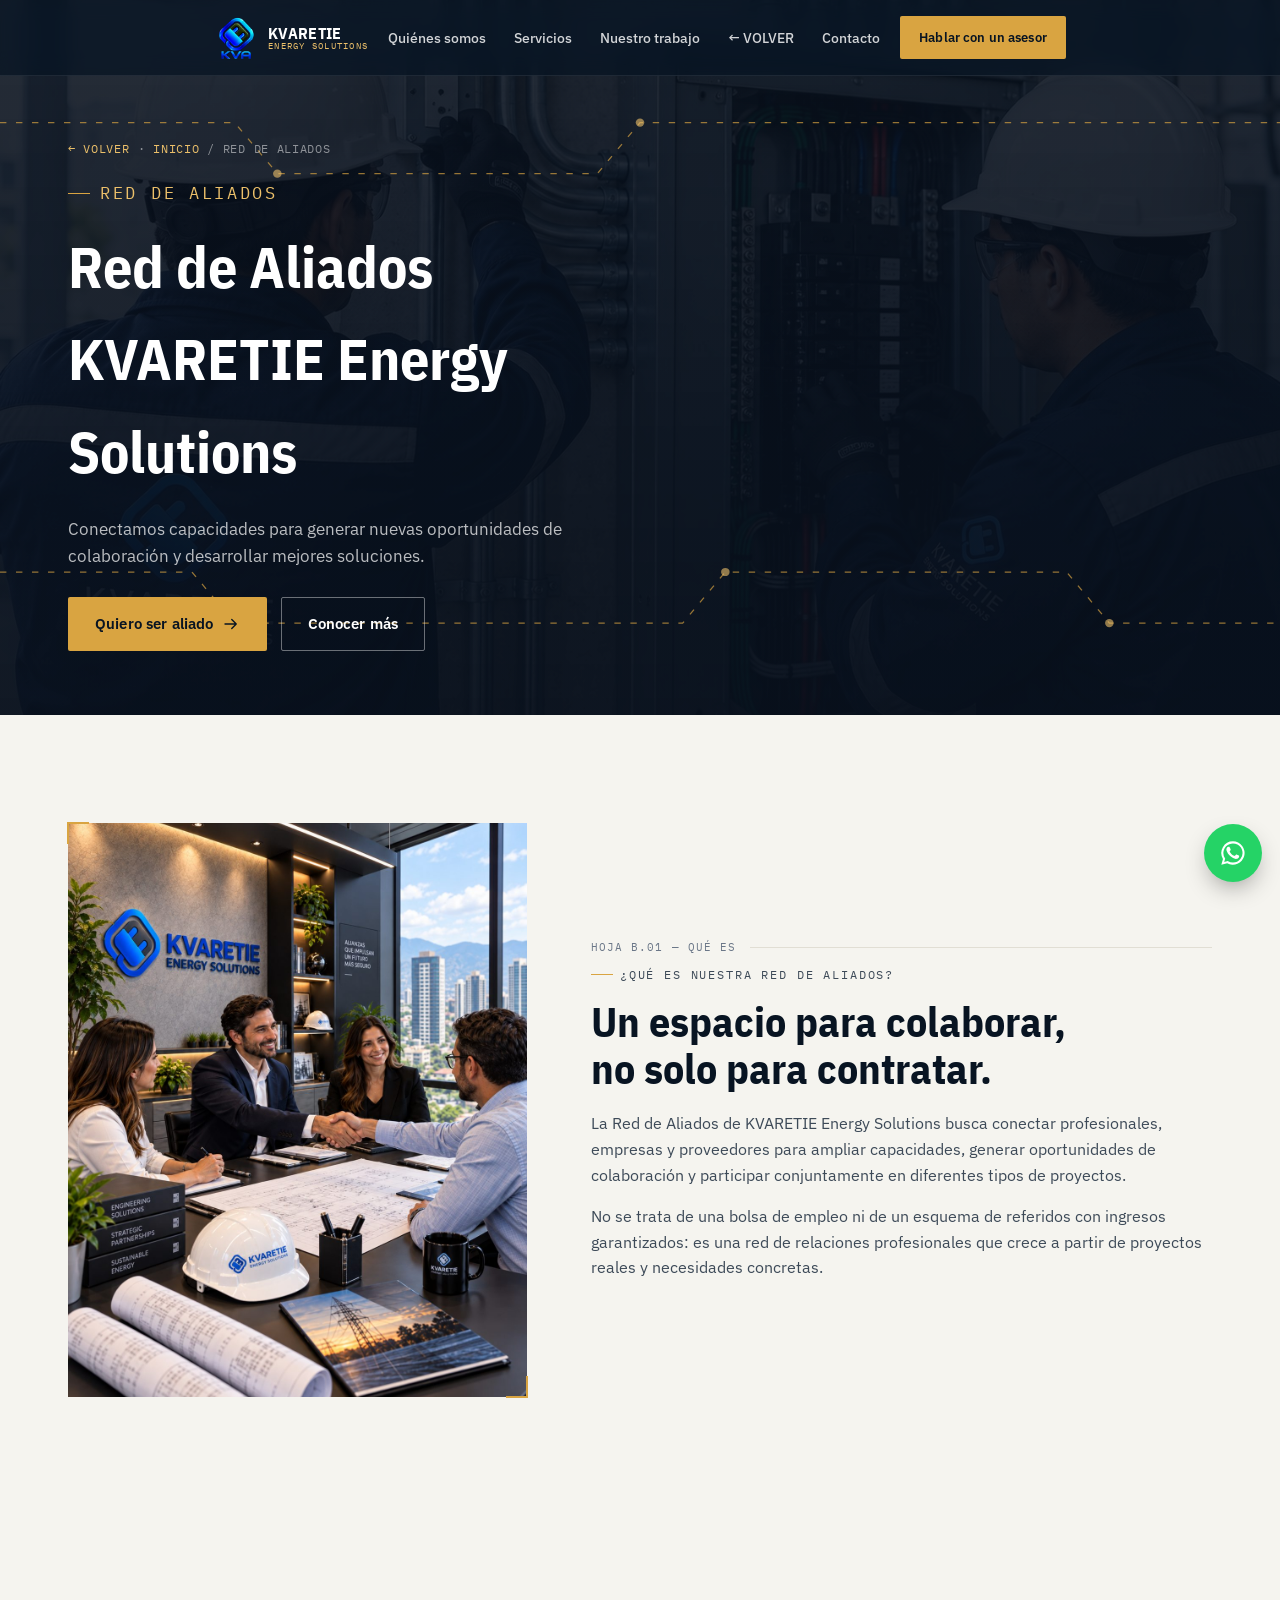
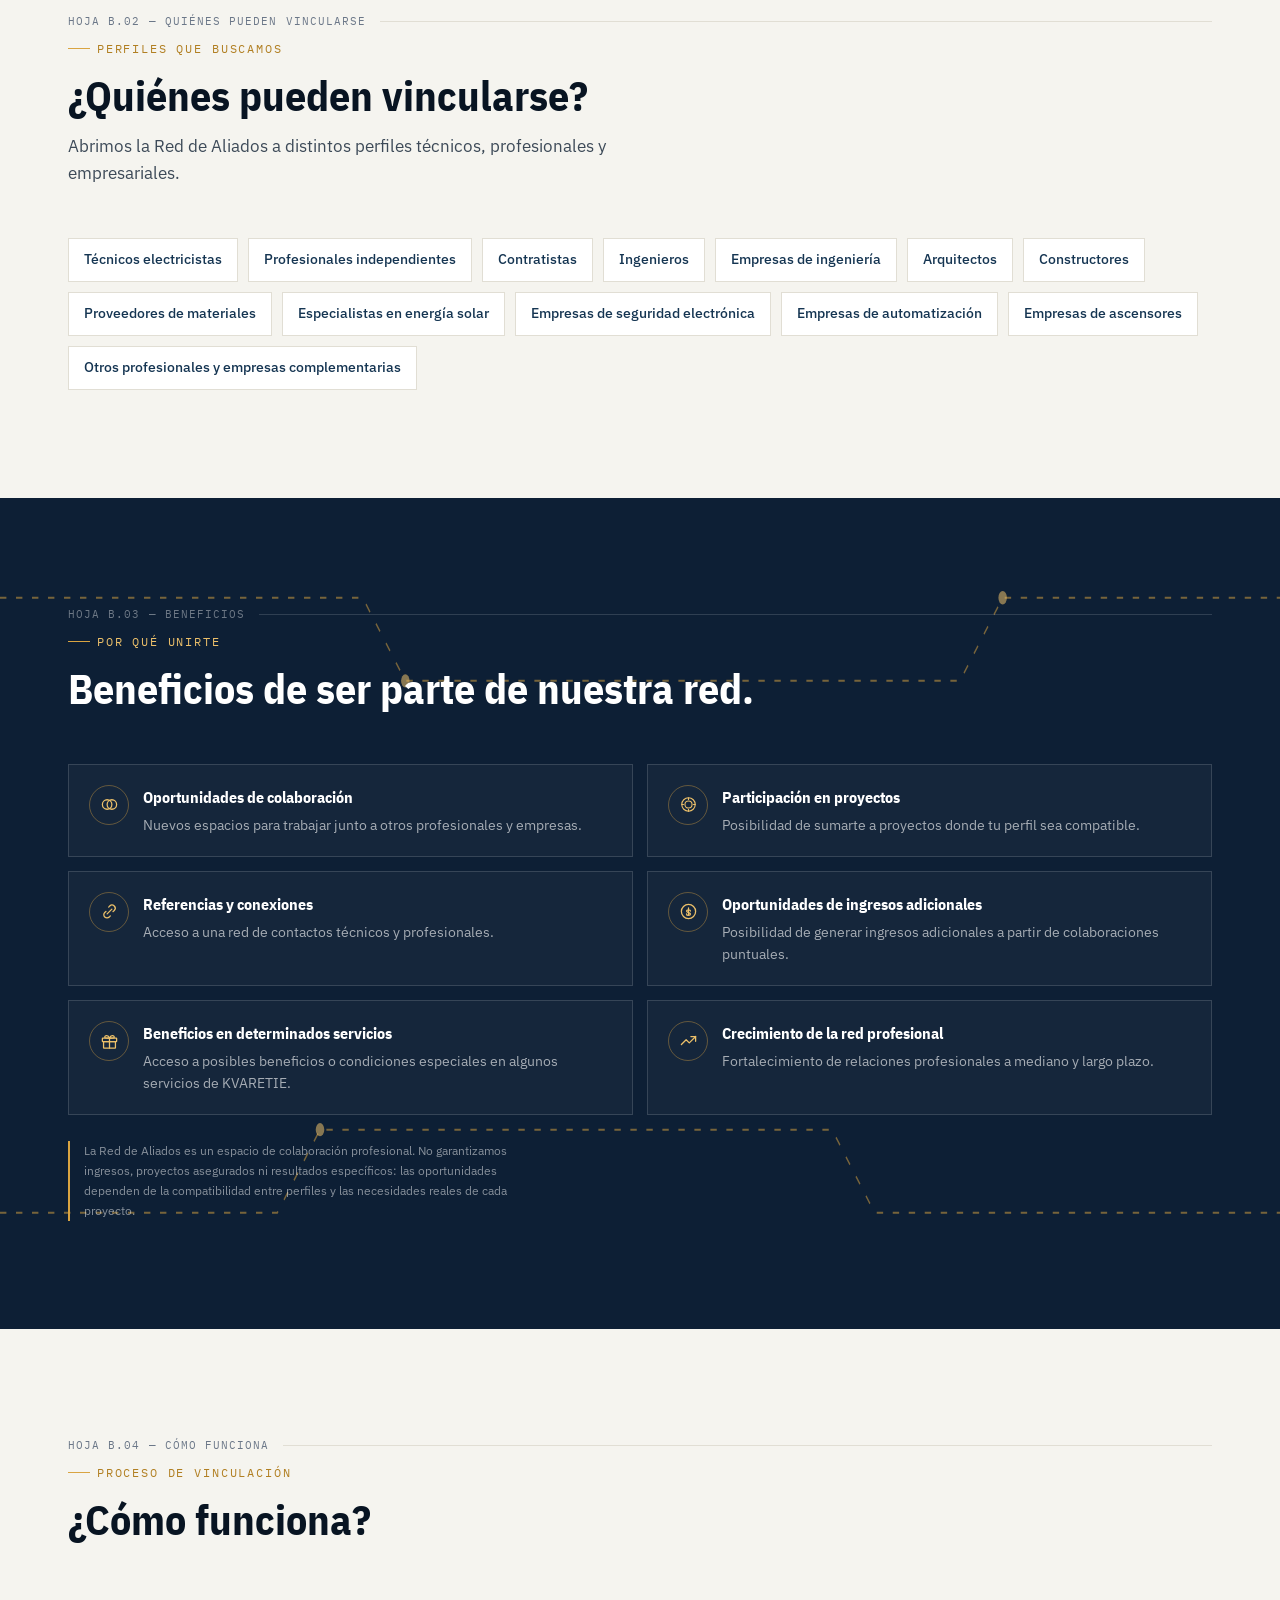
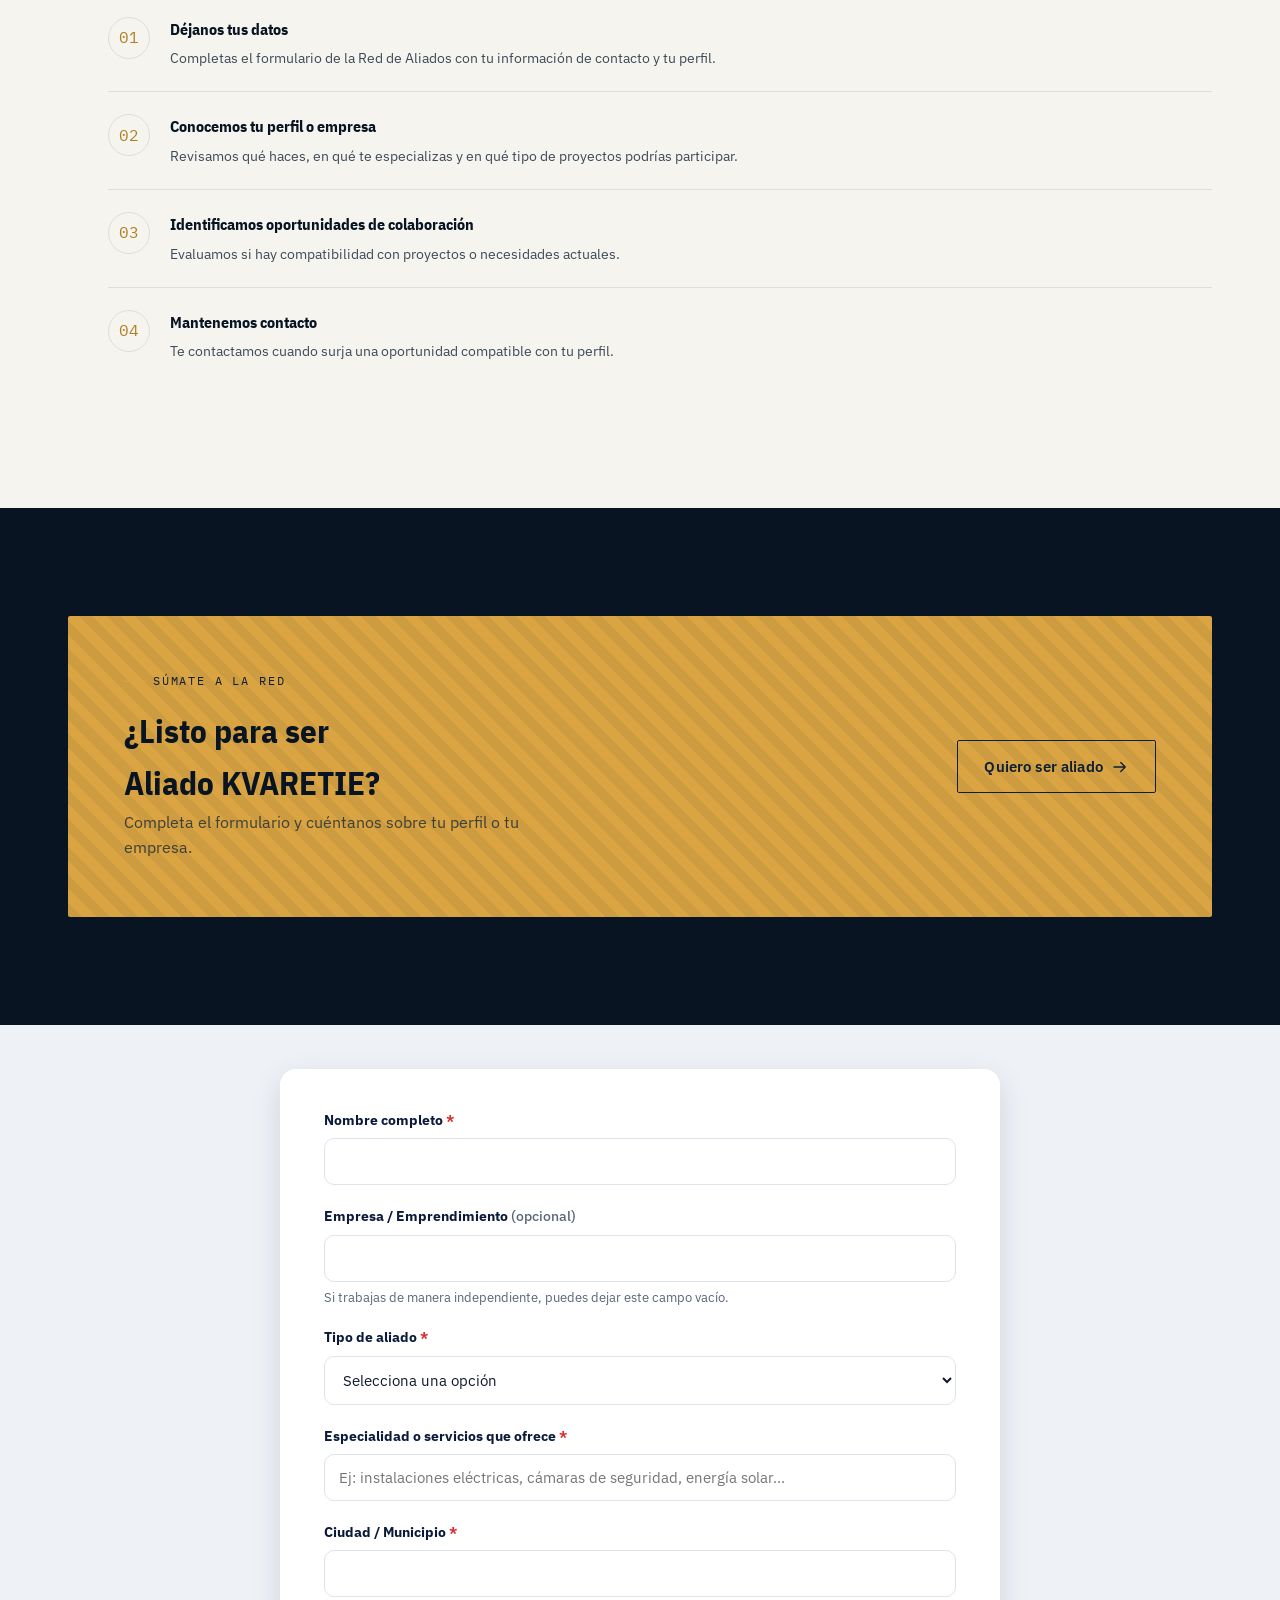
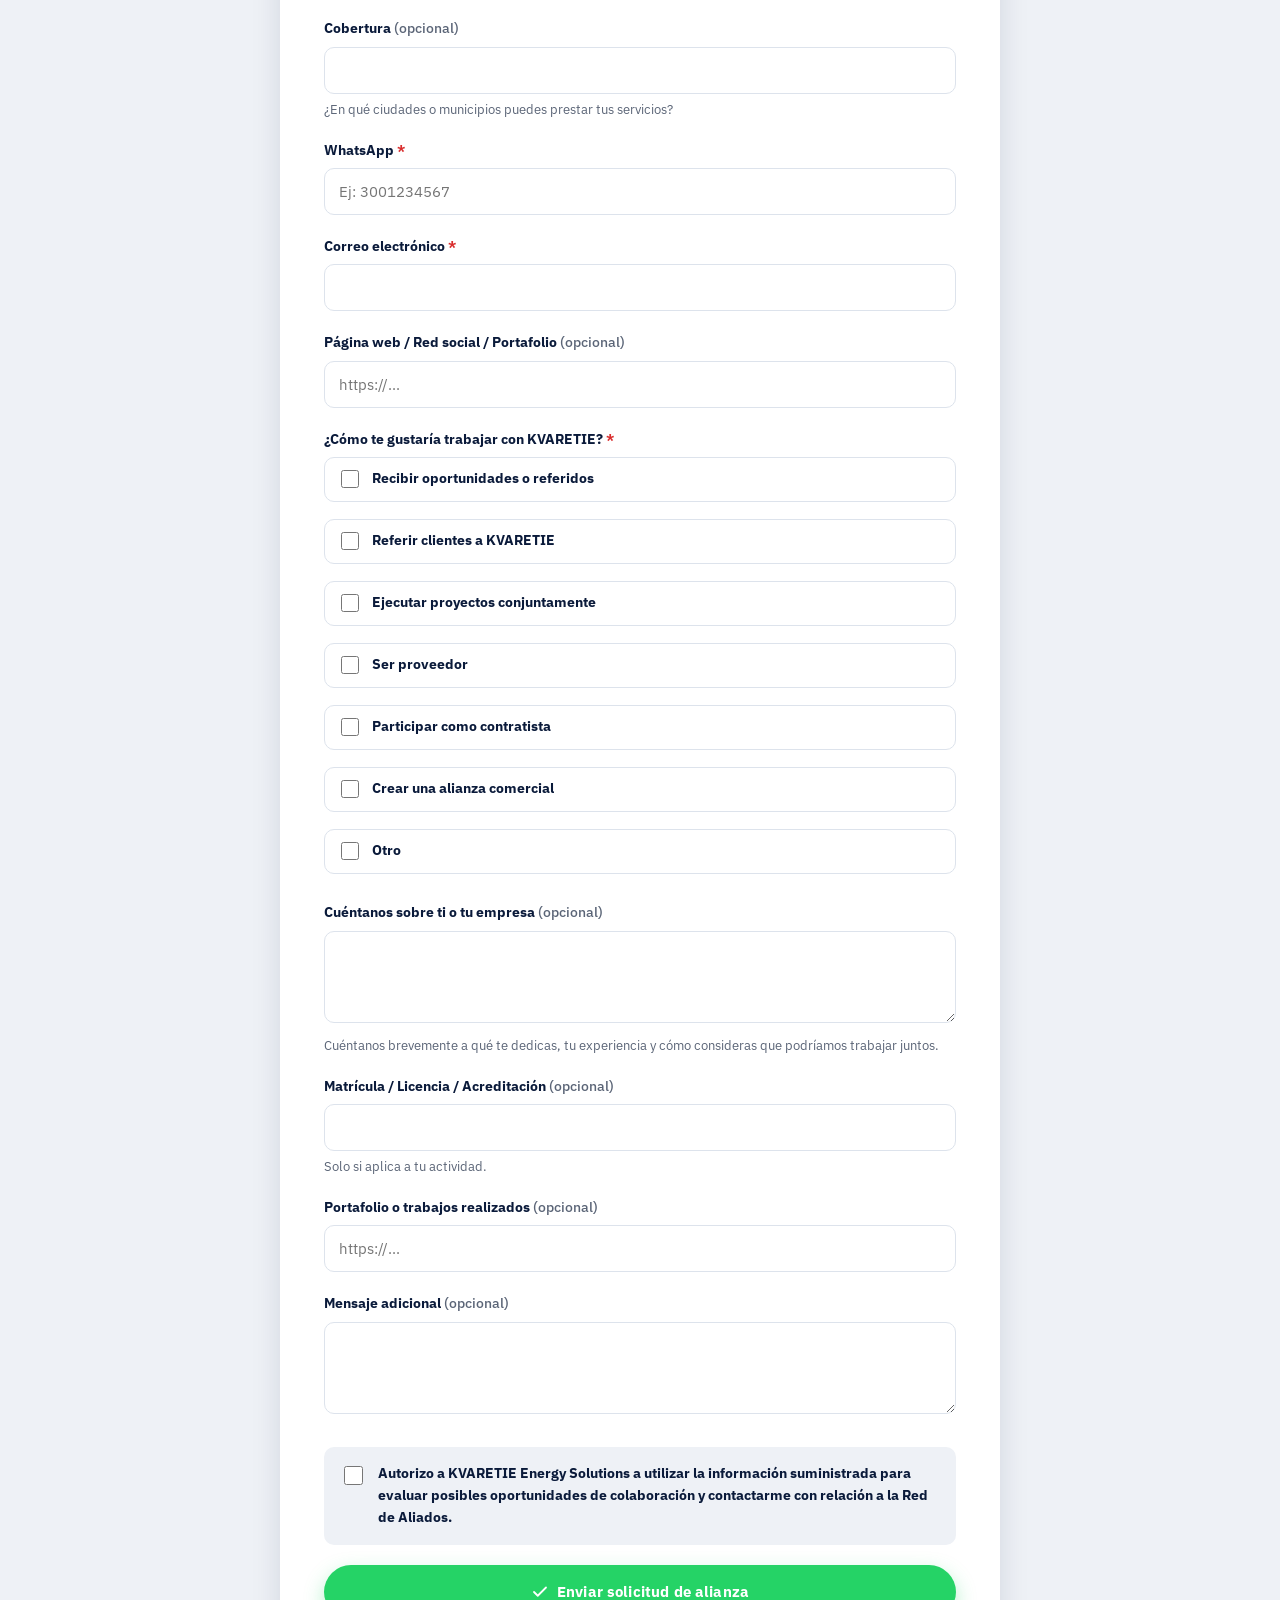
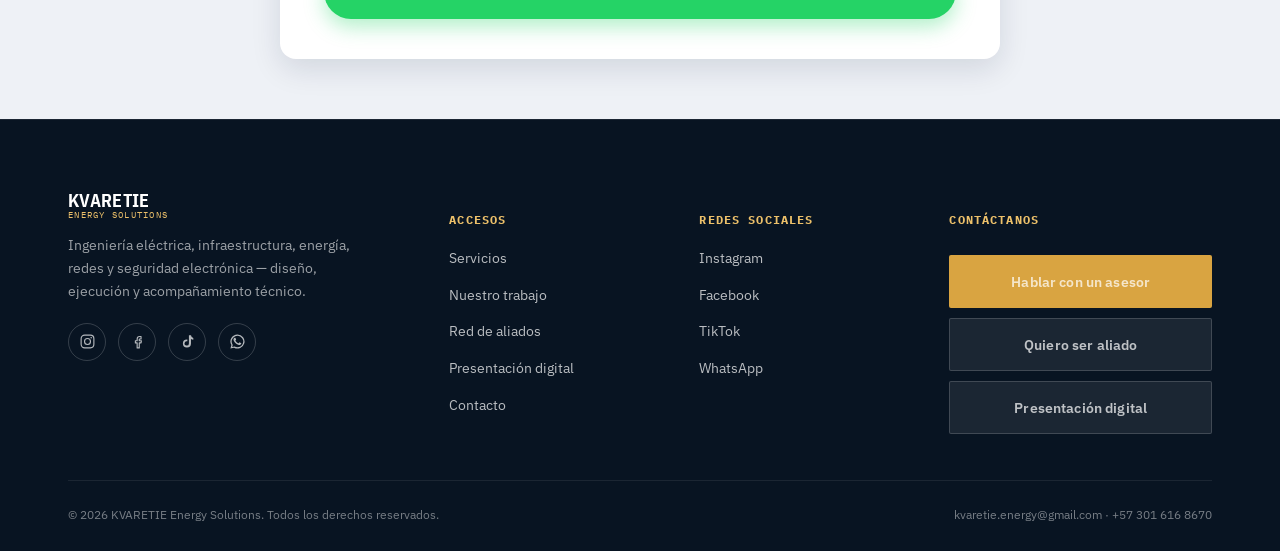
==== commit 4e856f92: "Optimiza carga móvil sin pérdida y corrige Servicios y Contacto" ====
--- a/aliados/index.html
+++ b/aliados/index.html
@@ -12,7 +12,7 @@
 <meta property="og:image" content="https://kvaretieenergy-rgb.github.io/kvaretie-web/assets/img/tablero-conduit-dos-tecnicos-full.jpg">
 <link rel="preconnect" href="https://fonts.googleapis.com">
 <link rel="preconnect" href="https://fonts.gstatic.com" crossorigin>
-<link rel="stylesheet" href="https://fonts.googleapis.com/css2?family=IBM+Plex+Mono:wght@400;500;600&family=IBM+Plex+Sans:wght@400;500;600;700&family=IBM+Plex+Sans+Condensed:wght@500;600;700&display=swap">
+<link rel="stylesheet" href="https://fonts.googleapis.com/css2?family=IBM+Plex+Mono:wght@400;600&family=IBM+Plex+Sans:wght@400;500;600;700&family=IBM+Plex+Sans+Condensed:wght@600;700&display=swap">
 <link rel="stylesheet" href="../assets/css/styles.css">
 
 <link rel="stylesheet" href="../assets/css/aliados-form.css">
@@ -58,7 +58,7 @@
 <header class="site-header">
   <div class="wrap">
     <a href="../" class="logo-slot" aria-label="KVARETIE Energy Solutions — inicio">
-      <span class="logo-mark"><img src="../assets/img/logo/kva-logo.png" alt="" width="256" height="256" loading="eager"></span>
+      <span class="logo-mark"><img src="../assets/optimized/f952836efb3e4451.webp" alt="" width="256" height="256" loading="eager" decoding="async"></span>
       <span class="logo-word"><b>KVARETIE</b><span>Energy Solutions</span></span>
     </a>
     <nav class="main-nav" aria-label="Navegación principal">
@@ -132,7 +132,7 @@
     <div class="about-grid">
       <div class="about-media" data-reveal>
         <div class="framecorners">
-          <img src="../assets/img/aliados-reunion-alianza-full.jpg" alt="Reunión de trabajo entre el equipo de KVARETIE y un aliado, cerrando un acuerdo de colaboración" loading="lazy">
+          <img src="../assets/img/aliados-reunion-alianza-full.jpg" alt="Reunión de trabajo entre el equipo de KVARETIE y un aliado, cerrando un acuerdo de colaboración" loading="lazy" width="1086" height="1448" decoding="async">
         </div>
       </div>
       <div class="about-copy">
@@ -445,7 +445,7 @@
   <svg><use href="#i-whatsapp"/></svg>
 </a>
 
-<script src="../assets/js/main.js"></script>
+<script src="../assets/js/main.js" defer></script>
 <script src="../assets/js/aliados-form.js" defer></script>
 <script src="../assets/js/navigation.js" defer></script>
 </body>
--- a/assets/css/styles.css
+++ b/assets/css/styles.css
@@ -55,7 +55,7 @@
   -webkit-font-smoothing:antialiased;
   overflow-x:hidden;
 }
-img{ max-width:100%; display:block; }
+img{ max-width:100%; height:auto; display:block; }
 a{ color:inherit; text-decoration:none; }
 ul{ margin:0; padding:0; list-style:none; }
 button{ font:inherit; }
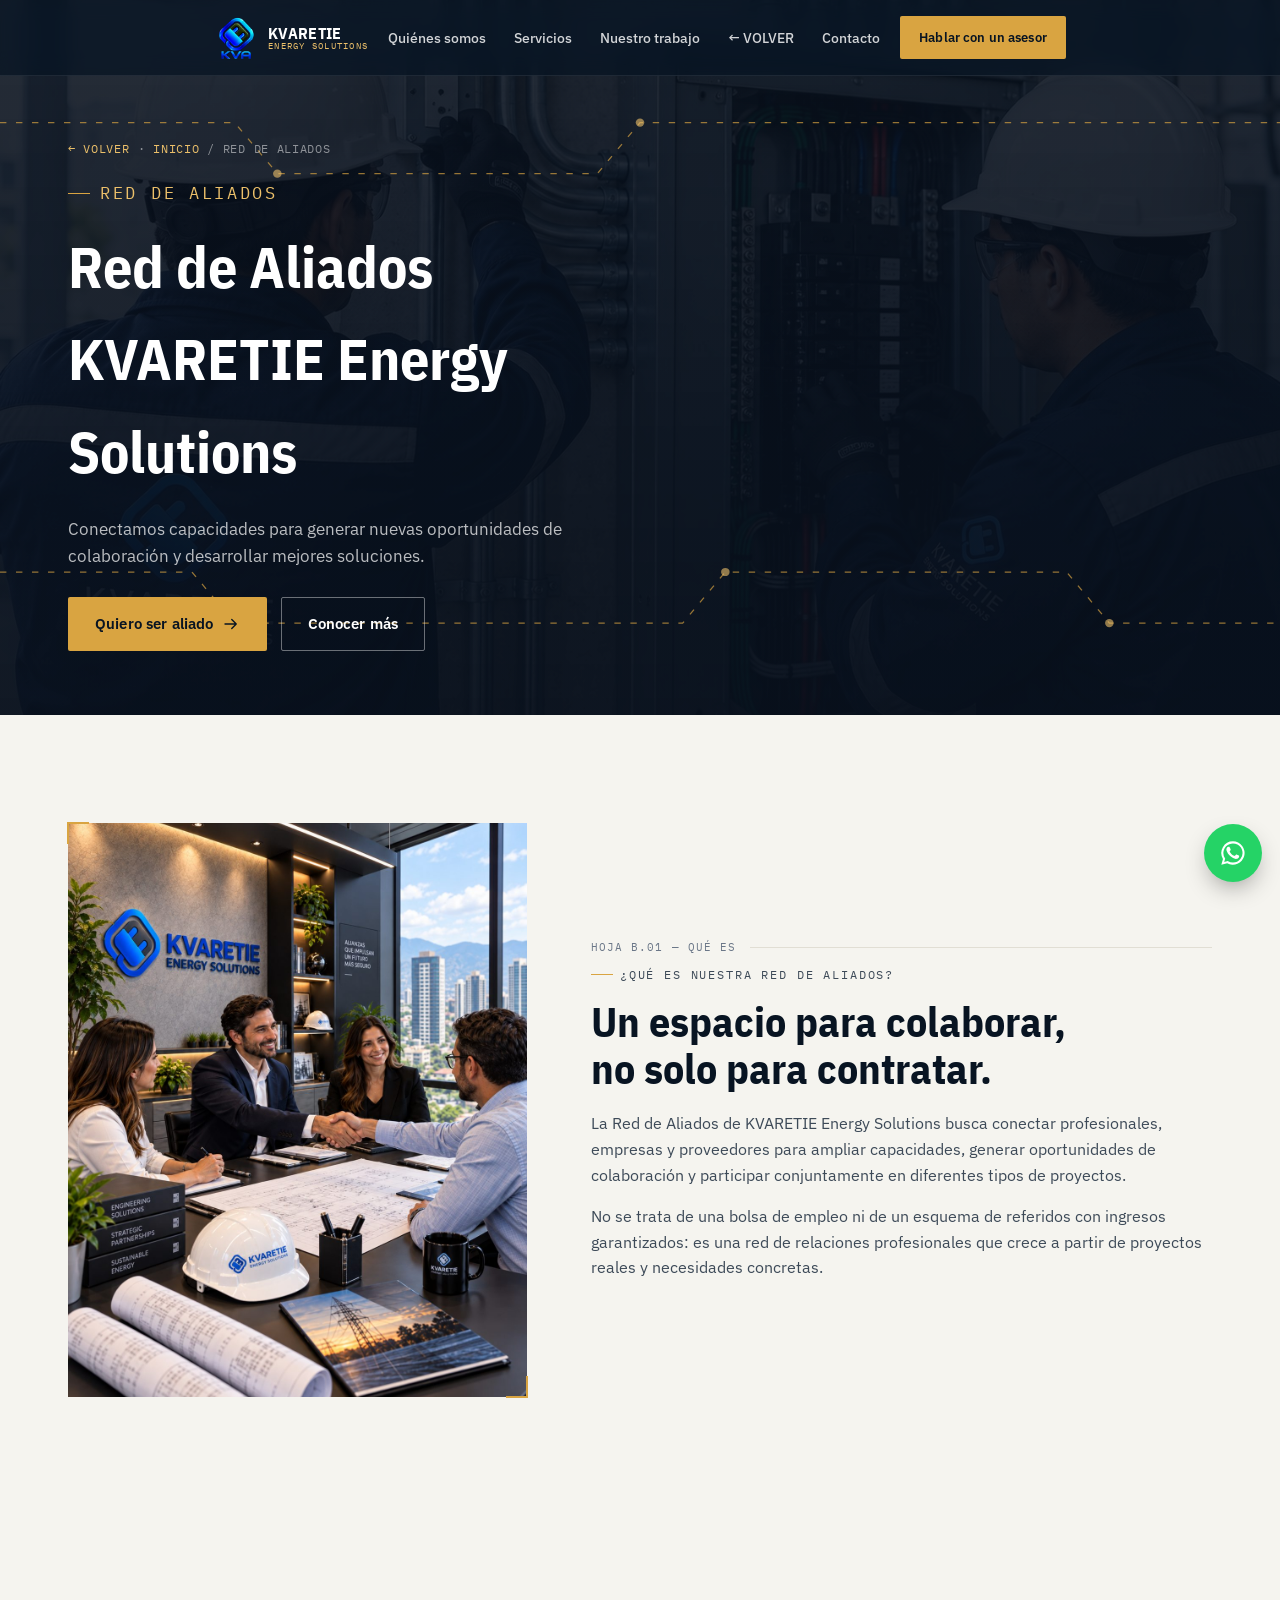
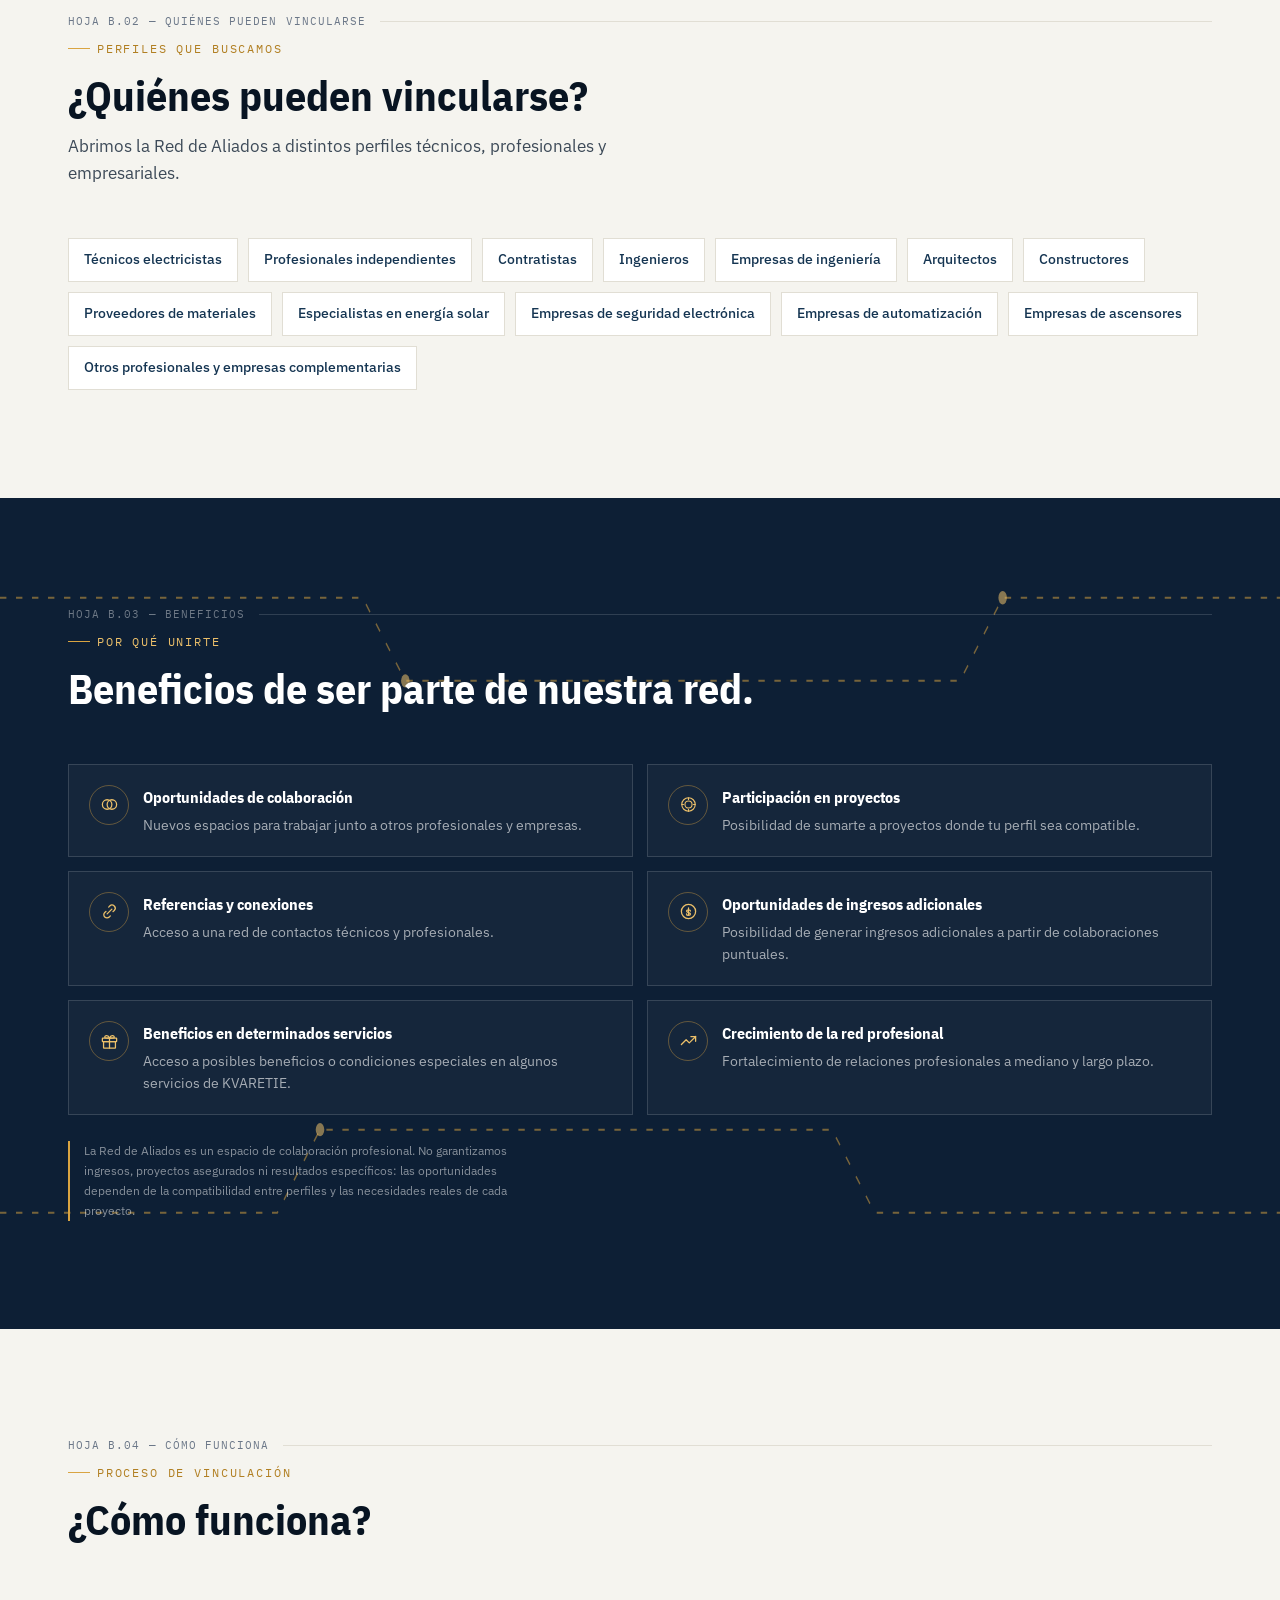
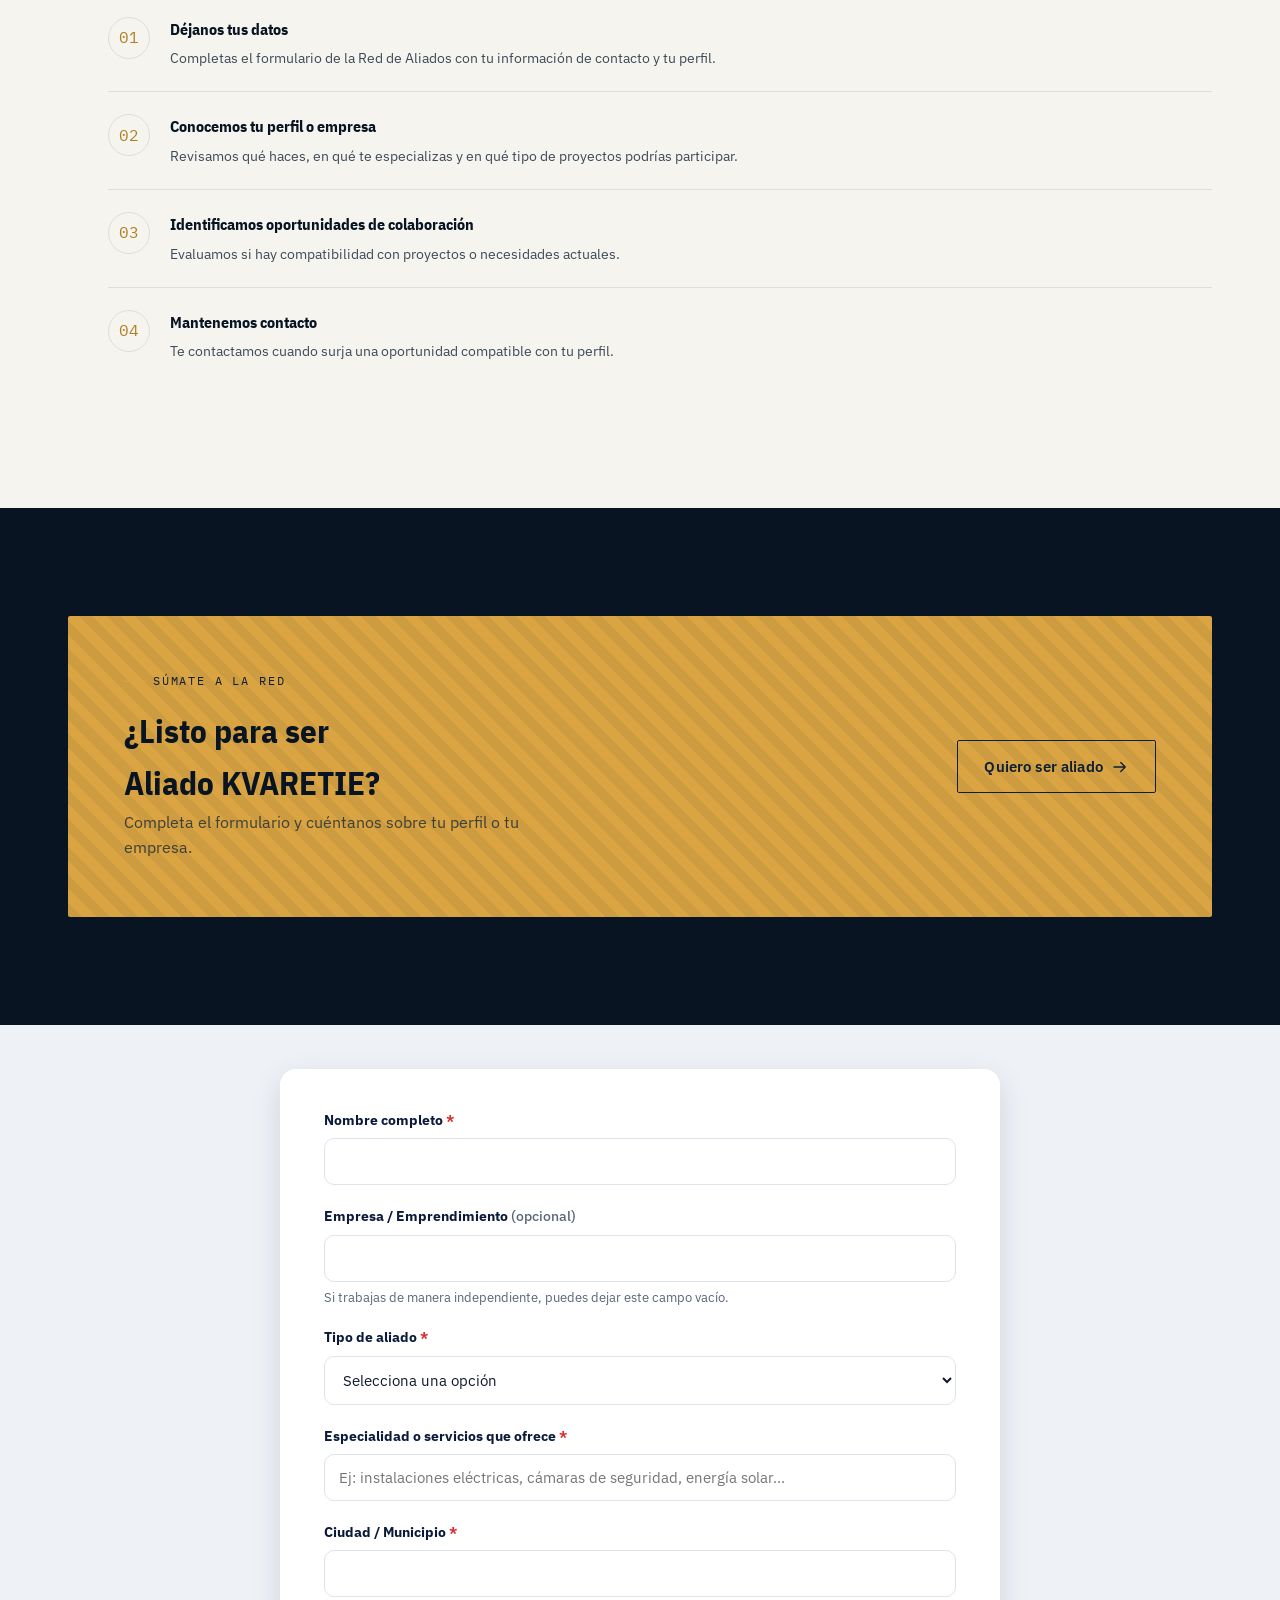
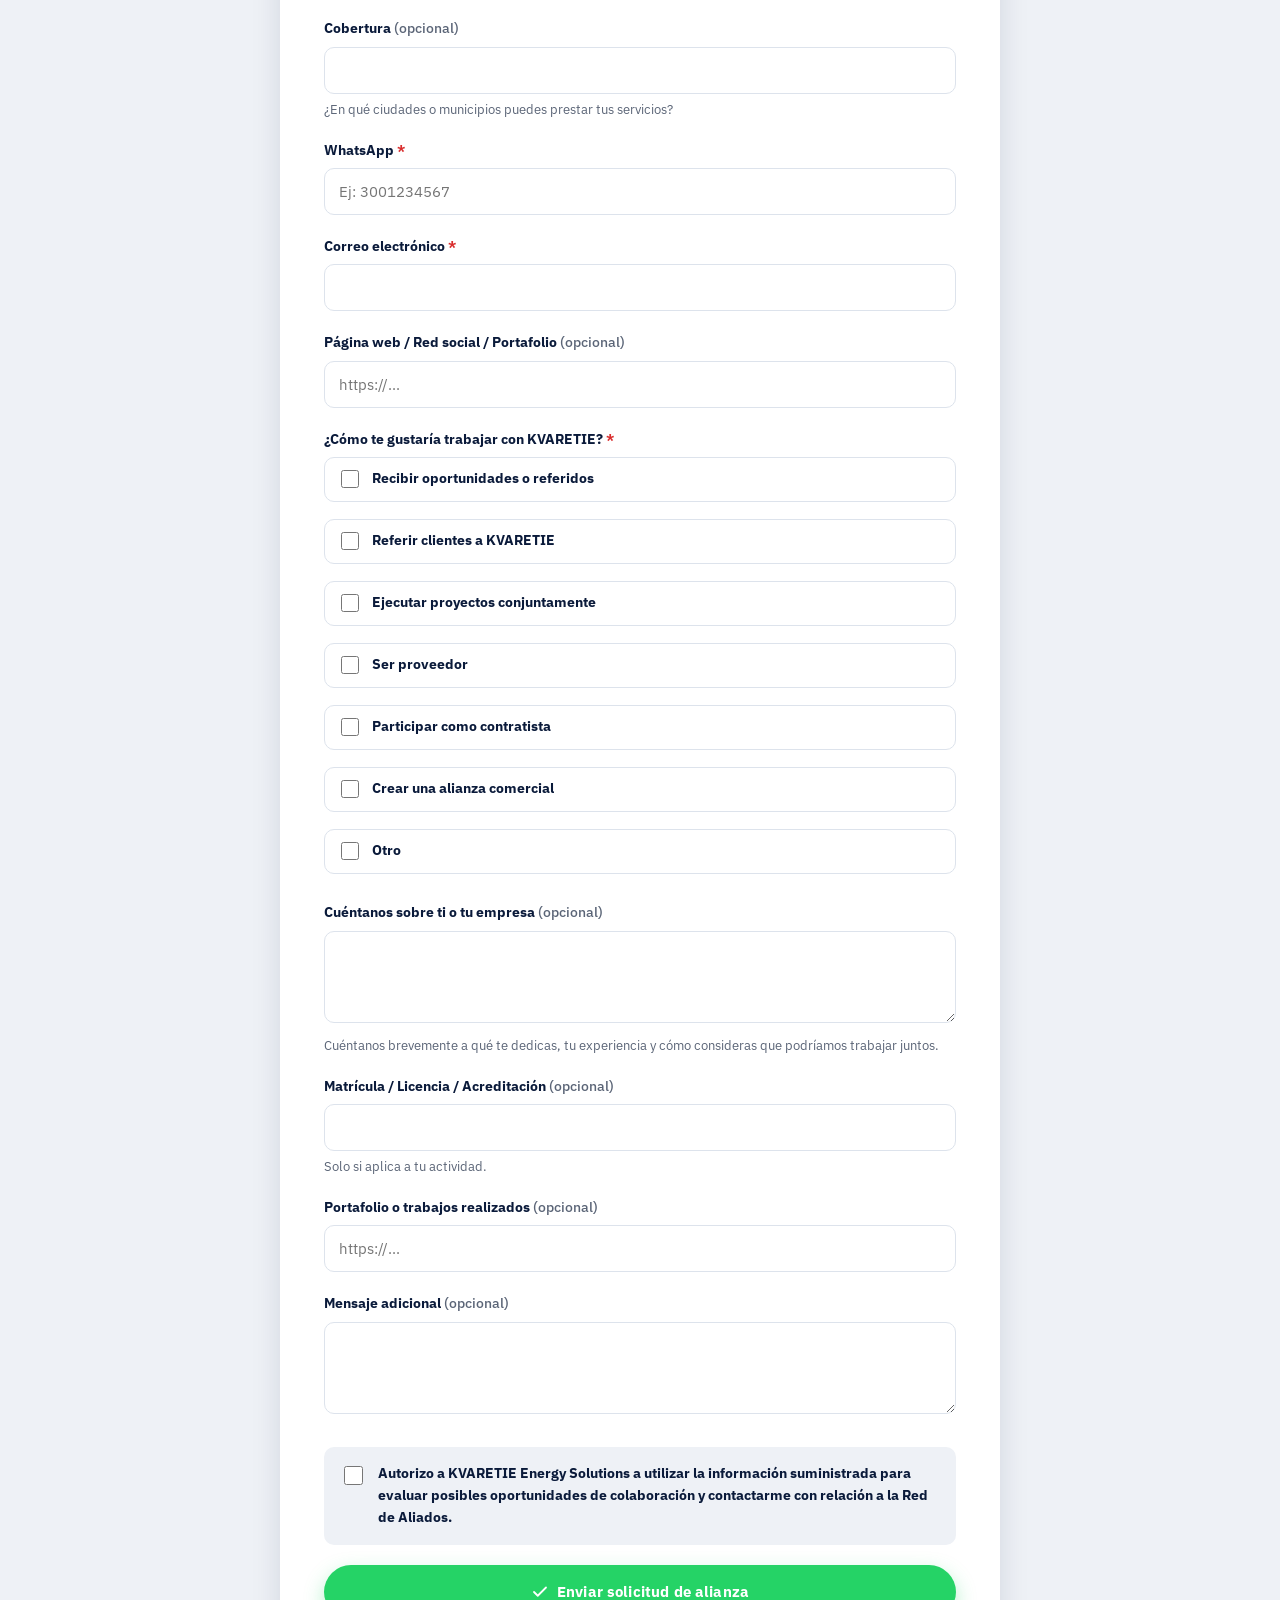
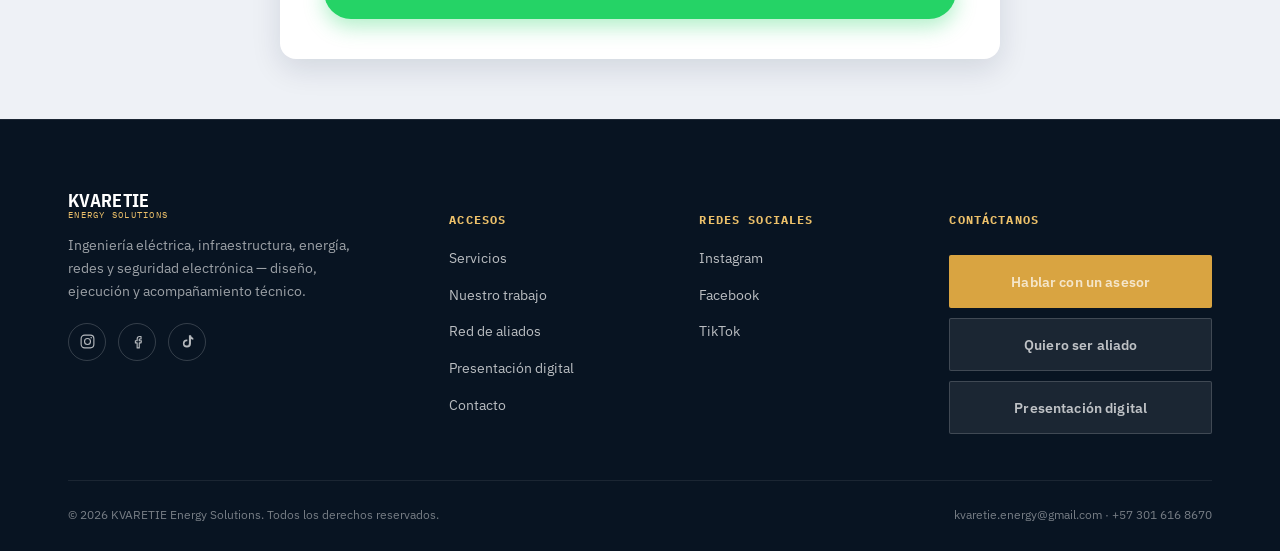
==== commit bdf2b3cc: "Centraliza contacto por origen y conserva WhatsApp ante fallo del chat" ====
--- a/aliados/index.html
+++ b/aliados/index.html
@@ -71,7 +71,7 @@
       </ul>
     </nav>
     <div class="header-actions">
-      <a class="btn btn-gold" href="https://wa.me/573016168670?text=Hola%2C%20estuve%20visitando%20la%20p%C3%A1gina%20web%20de%20KVARETIE%20Energy%20Solutions%20y%20quisiera%20recibir%20informaci%C3%B3n%20sobre%20sus%20servicios." target="_blank" rel="noopener">Hablar con un asesor</a>
+      <a data-contact-origin="red_aliados" class="btn btn-gold" href="https://wa.me/573016168670?text=Hola%2C%20estoy%20revisando%20la%20Red%20de%20Aliados%20de%20KVARETIE%20y%20tengo%20una%20duda%20antes%20de%20enviar%20mi%20solicitud." target="_blank" rel="noopener">Hablar con un asesor</a>
       <button class="menu-toggle" data-menu-toggle aria-label="Abrir menú"><svg><use href="#i-menu"/></svg></button>
     </div>
   </div>
@@ -95,7 +95,7 @@
       </ul>
     </nav>
     <div class="drawer-foot">
-      <a class="btn btn-gold btn-block" href="https://wa.me/573016168670?text=Hola%2C%20estuve%20visitando%20la%20p%C3%A1gina%20web%20de%20KVARETIE%20Energy%20Solutions%20y%20quisiera%20recibir%20informaci%C3%B3n%20sobre%20sus%20servicios." target="_blank" rel="noopener">Hablar con un asesor</a>
+      <a data-contact-origin="red_aliados" class="btn btn-gold btn-block" href="https://wa.me/573016168670?text=Hola%2C%20estoy%20revisando%20la%20Red%20de%20Aliados%20de%20KVARETIE%20y%20tengo%20una%20duda%20antes%20de%20enviar%20mi%20solicitud." target="_blank" rel="noopener">Hablar con un asesor</a>
       <div class="drawer-social">
         <a href="https://www.instagram.com/kvaretie.energy/" target="_blank" rel="noopener" aria-label="Instagram"><svg width="17" height="17"><use href="#i-instagram"/></svg></a>
         <a href="https://www.facebook.com/kvaretie.energy" target="_blank" rel="noopener" aria-label="Facebook"><svg width="17" height="17"><use href="#i-facebook"/></svg></a>
@@ -256,7 +256,7 @@
 <div class="form-msg error" id="formError">
 <strong>No pudimos enviar tu solicitud en este momento.</strong> Por favor inténtalo nuevamente o comunícate con uno de nuestros asesores por WhatsApp.
 <div class="btn-row">
-<a class="btn btn-gold" href="https://wa.me/573016168670?text=Hola%2C%20vi%20la%20informaci%C3%B3n%20sobre%20la%20Red%20de%20Aliados%20de%20KVARETIE%20Energy%20Solutions%20y%20quisiera%20recibir%20m%C3%A1s%20informaci%C3%B3n." rel="noopener" target="_blank">
+<a data-contact-origin="red_aliados" class="btn btn-gold" href="https://wa.me/573016168670?text=Hola%2C%20estoy%20revisando%20la%20Red%20de%20Aliados%20de%20KVARETIE%20y%20tengo%20una%20duda%20antes%20de%20enviar%20mi%20solicitud." rel="noopener" target="_blank">
 <svg height="17" width="17"><use href="#icon-whatsapp"></use></svg> Comunícate con un asesor
 </a>
 </div>
@@ -405,7 +405,6 @@
           <a href="https://www.instagram.com/kvaretie.energy/" target="_blank" rel="noopener" aria-label="Instagram"><svg><use href="#i-instagram"/></svg></a>
           <a href="https://www.facebook.com/kvaretie.energy" target="_blank" rel="noopener" aria-label="Facebook"><svg><use href="#i-facebook"/></svg></a>
           <a href="https://www.tiktok.com/@kvaretie.energy" target="_blank" rel="noopener" aria-label="TikTok"><svg><use href="#i-tiktok"/></svg></a>
-          <a href="https://wa.me/573016168670" target="_blank" rel="noopener" aria-label="WhatsApp"><svg><use href="#i-whatsapp"/></svg></a>
         </div>
       </div>
       <div class="footer-col">
@@ -424,12 +423,11 @@
           <li><a href="https://www.instagram.com/kvaretie.energy/" target="_blank" rel="noopener">Instagram</a></li>
           <li><a href="https://www.facebook.com/kvaretie.energy" target="_blank" rel="noopener">Facebook</a></li>
           <li><a href="https://www.tiktok.com/@kvaretie.energy" target="_blank" rel="noopener">TikTok</a></li>
-          <li><a href="https://wa.me/573016168670" target="_blank" rel="noopener">WhatsApp</a></li>
         </ul>
       </div>
       <div class="footer-col footer-cta">
         <h5>Contáctanos</h5>
-        <a class="btn btn-gold btn-block" href="https://wa.me/573016168670?text=Hola%2C%20estuve%20visitando%20la%20p%C3%A1gina%20web%20de%20KVARETIE%20Energy%20Solutions%20y%20quisiera%20recibir%20informaci%C3%B3n%20sobre%20sus%20servicios." target="_blank" rel="noopener">Hablar con un asesor</a>
+        <a data-contact-origin="red_aliados" class="btn btn-gold btn-block" href="https://wa.me/573016168670?text=Hola%2C%20estoy%20revisando%20la%20Red%20de%20Aliados%20de%20KVARETIE%20y%20tengo%20una%20duda%20antes%20de%20enviar%20mi%20solicitud." target="_blank" rel="noopener">Hablar con un asesor</a>
         <a class="btn btn-ghost btn-block" href="#formulario" rel="noopener">Quiero ser aliado</a>
         <a class="btn btn-ghost btn-block" href="../presentacion/" rel="noopener">Presentación digital</a>
       </div>
@@ -441,11 +439,12 @@
   </div>
 </footer>
 
-<a class="wa-float" href="https://wa.me/573016168670?text=Hola%2C%20estuve%20visitando%20la%20p%C3%A1gina%20web%20de%20KVARETIE%20Energy%20Solutions%20y%20quisiera%20recibir%20informaci%C3%B3n%20sobre%20sus%20servicios." target="_blank" rel="noopener" aria-label="Escribir por WhatsApp">
+<a data-contact-origin="red_aliados" class="wa-float" href="https://wa.me/573016168670?text=Hola%2C%20estoy%20revisando%20la%20Red%20de%20Aliados%20de%20KVARETIE%20y%20tengo%20una%20duda%20antes%20de%20enviar%20mi%20solicitud." target="_blank" rel="noopener" aria-label="Escribir por WhatsApp">
   <svg><use href="#i-whatsapp"/></svg>
 </a>
 
 <script src="../assets/js/main.js" defer></script>
+<script src="../assets/js/contact.js" defer></script>
 <script src="../assets/js/aliados-form.js" defer></script>
 <script src="../assets/js/navigation.js" defer></script>
 </body>
--- a/assets/css/aliados-form.css
+++ b/assets/css/aliados-form.css
@@ -103,3 +103,4 @@
 #formulario .btn{white-space:normal;}
 #formulario .field label.check-option,#formulario .field label.authorize{display:flex;}
 #formulario svg{fill:none;stroke:currentColor;stroke-width:2;}
+@media(max-width:699px){body.kva-form-focus .wa-float,body.kva-form-visible .wa-float{visibility:hidden;pointer-events:none;}}
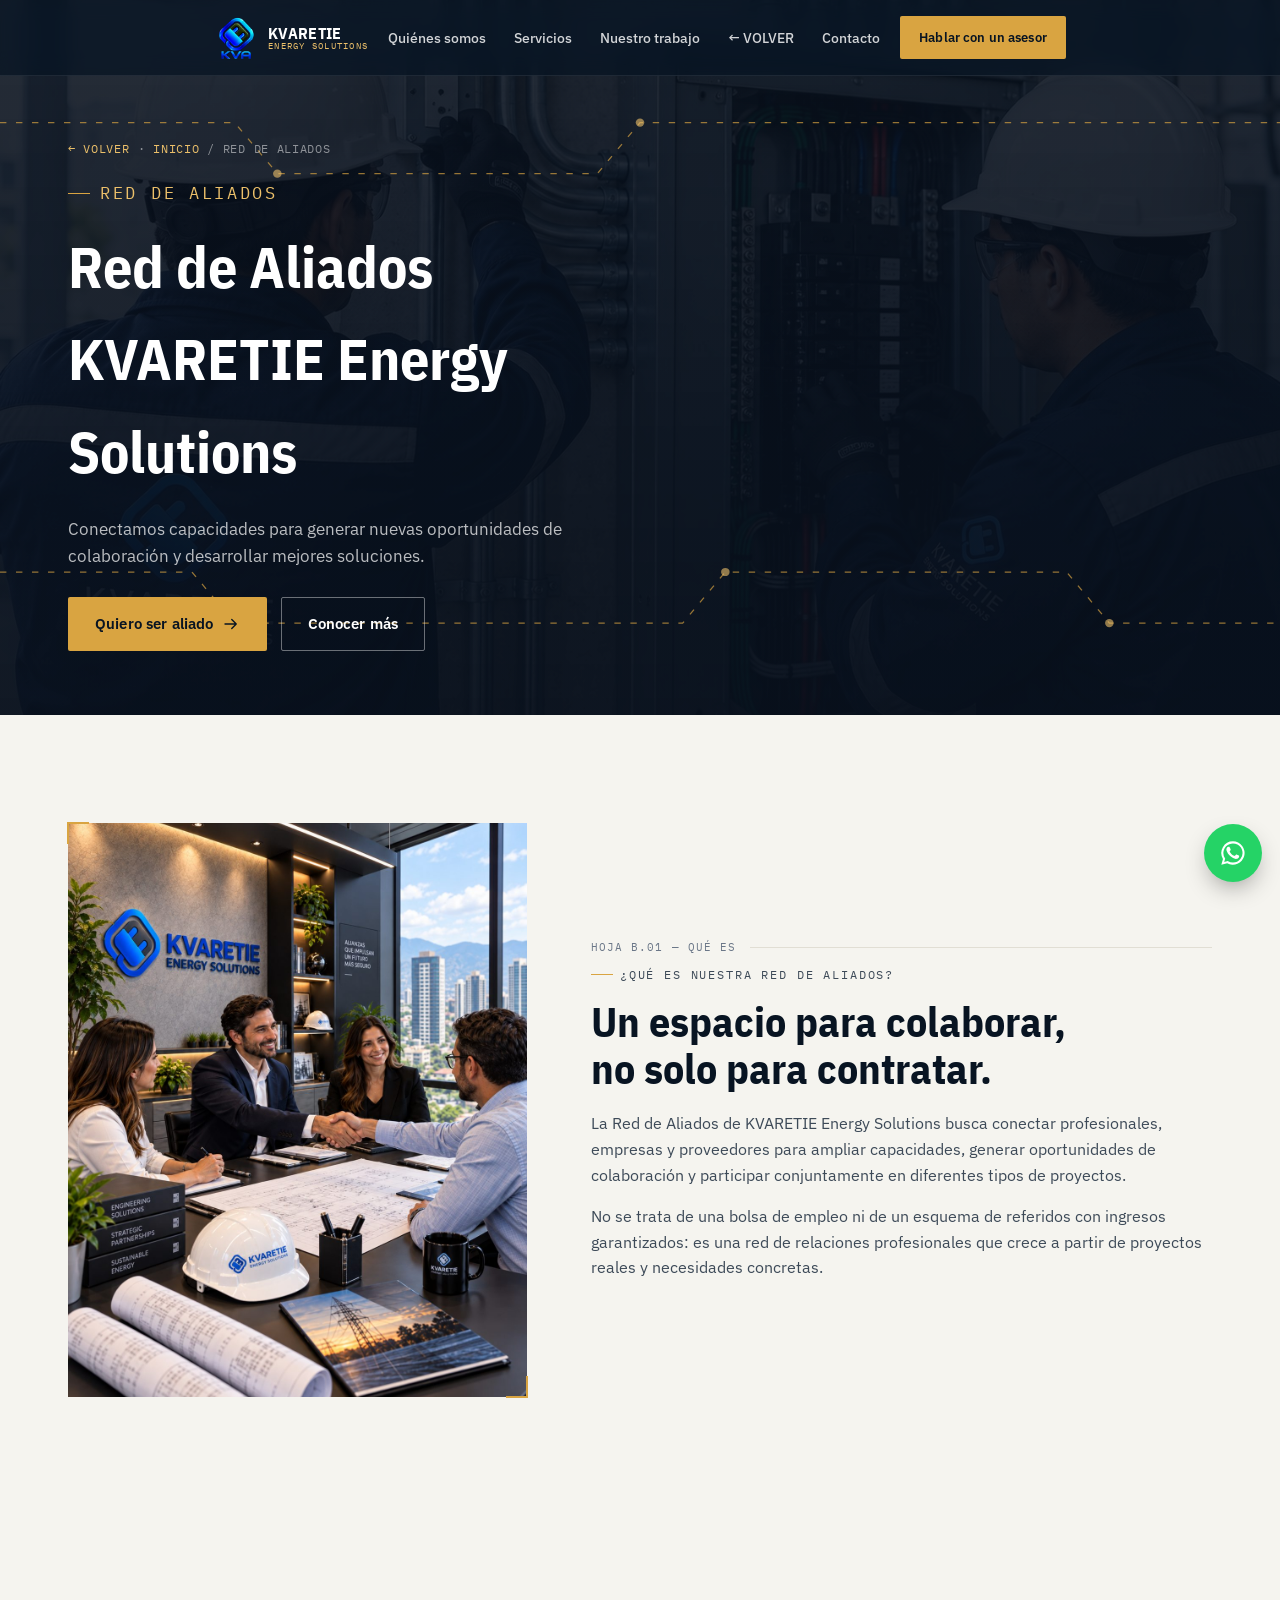
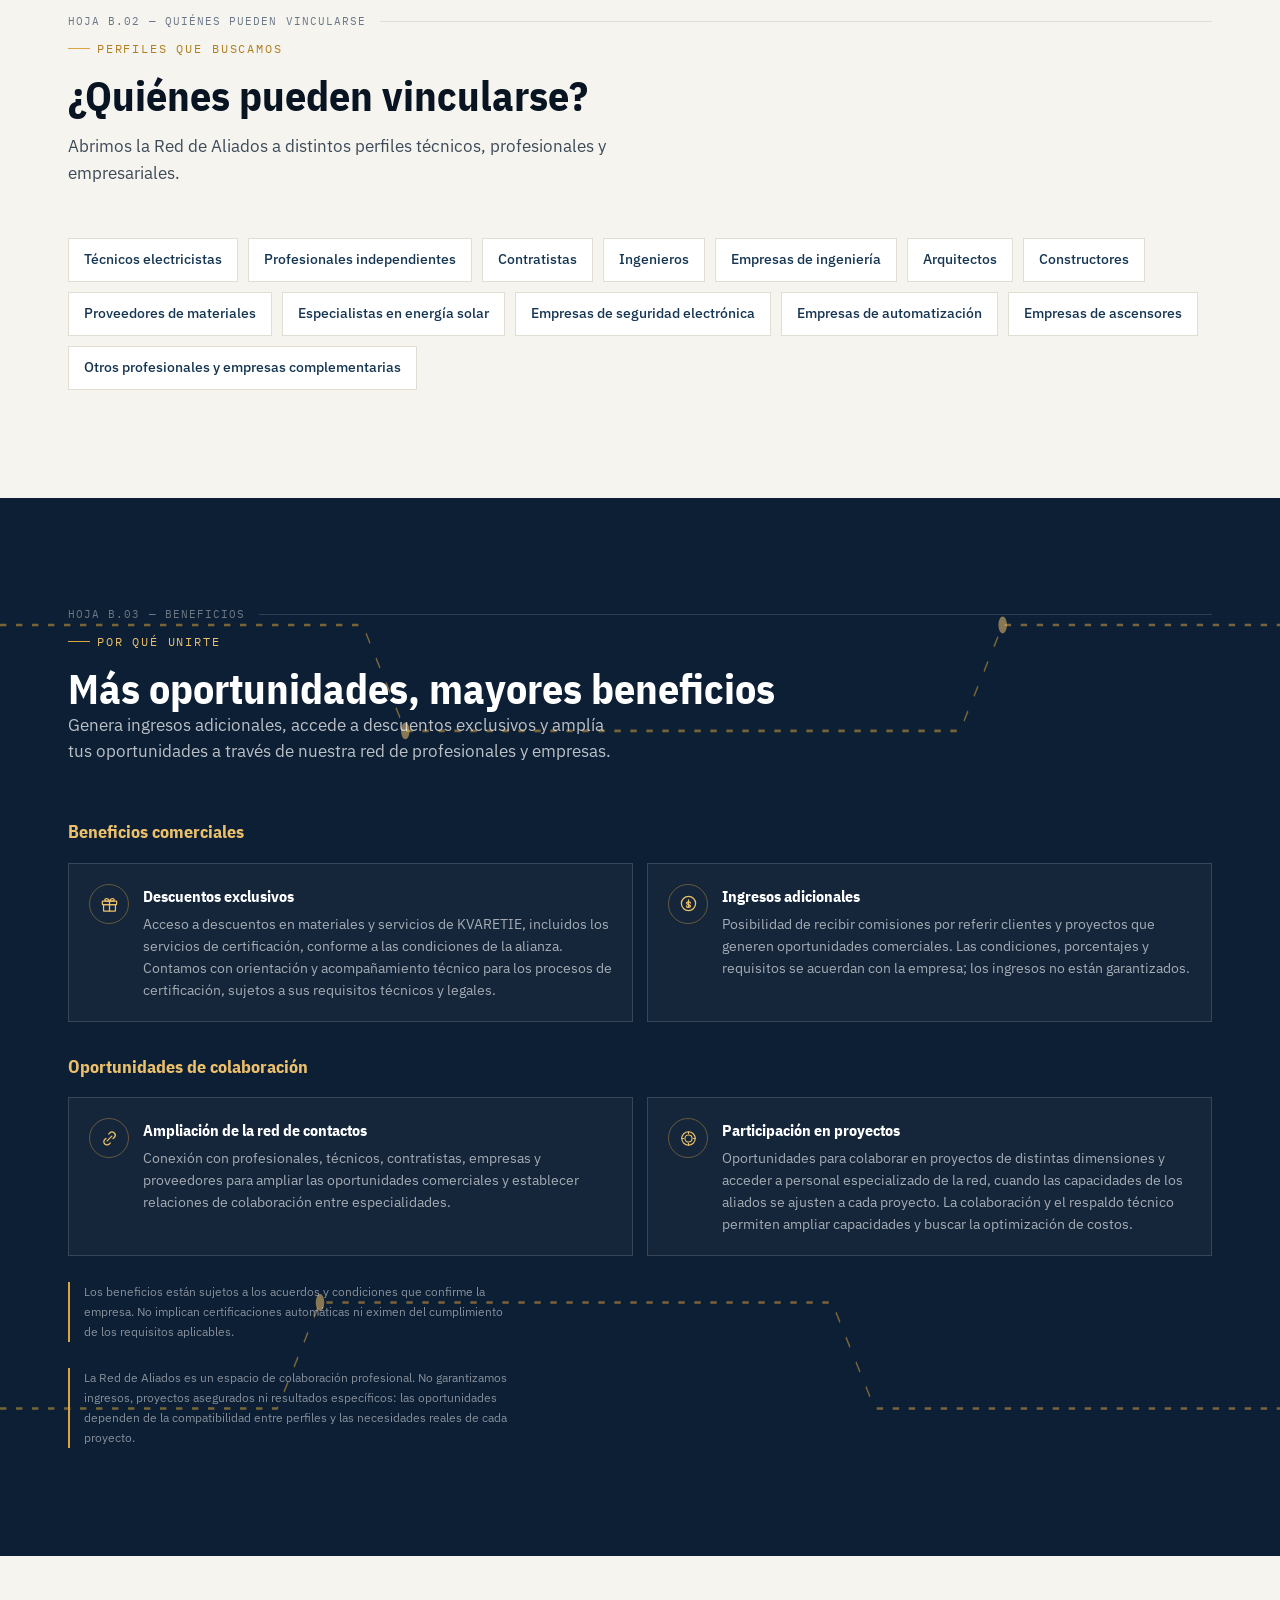
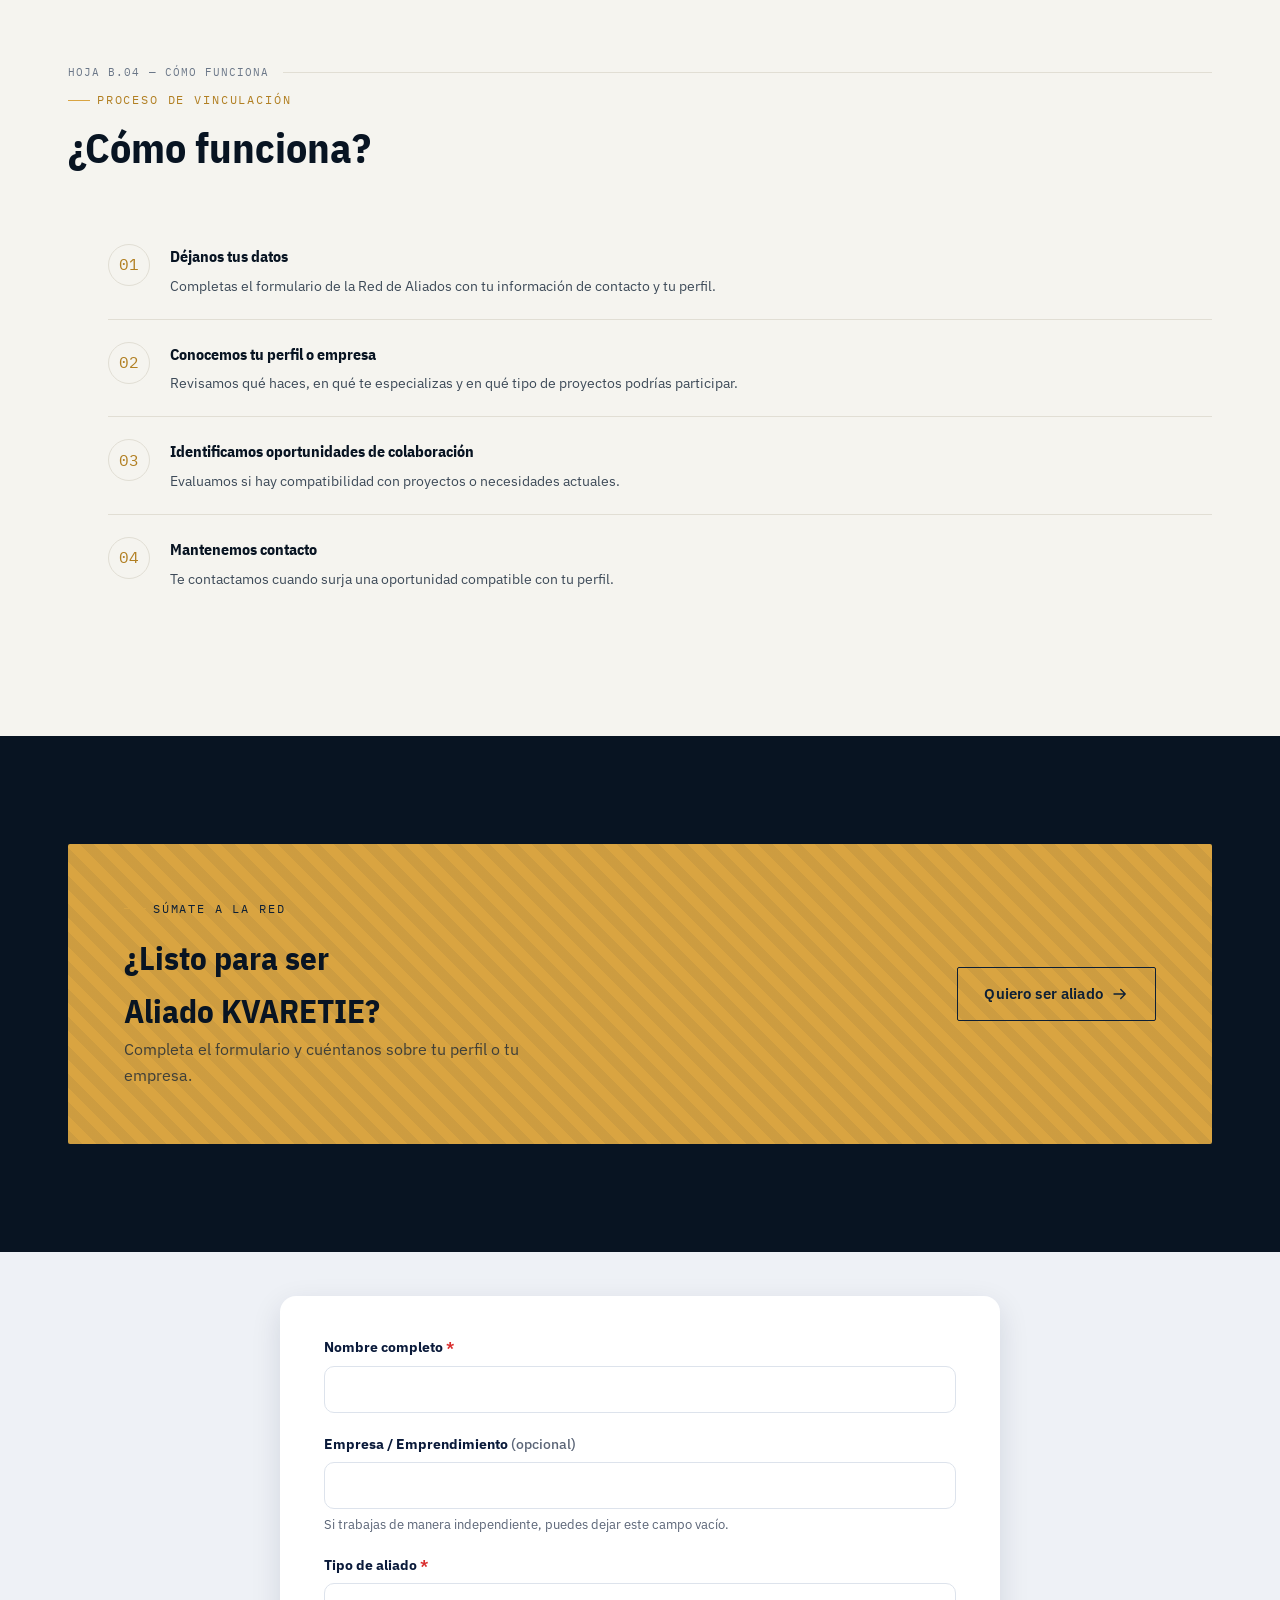
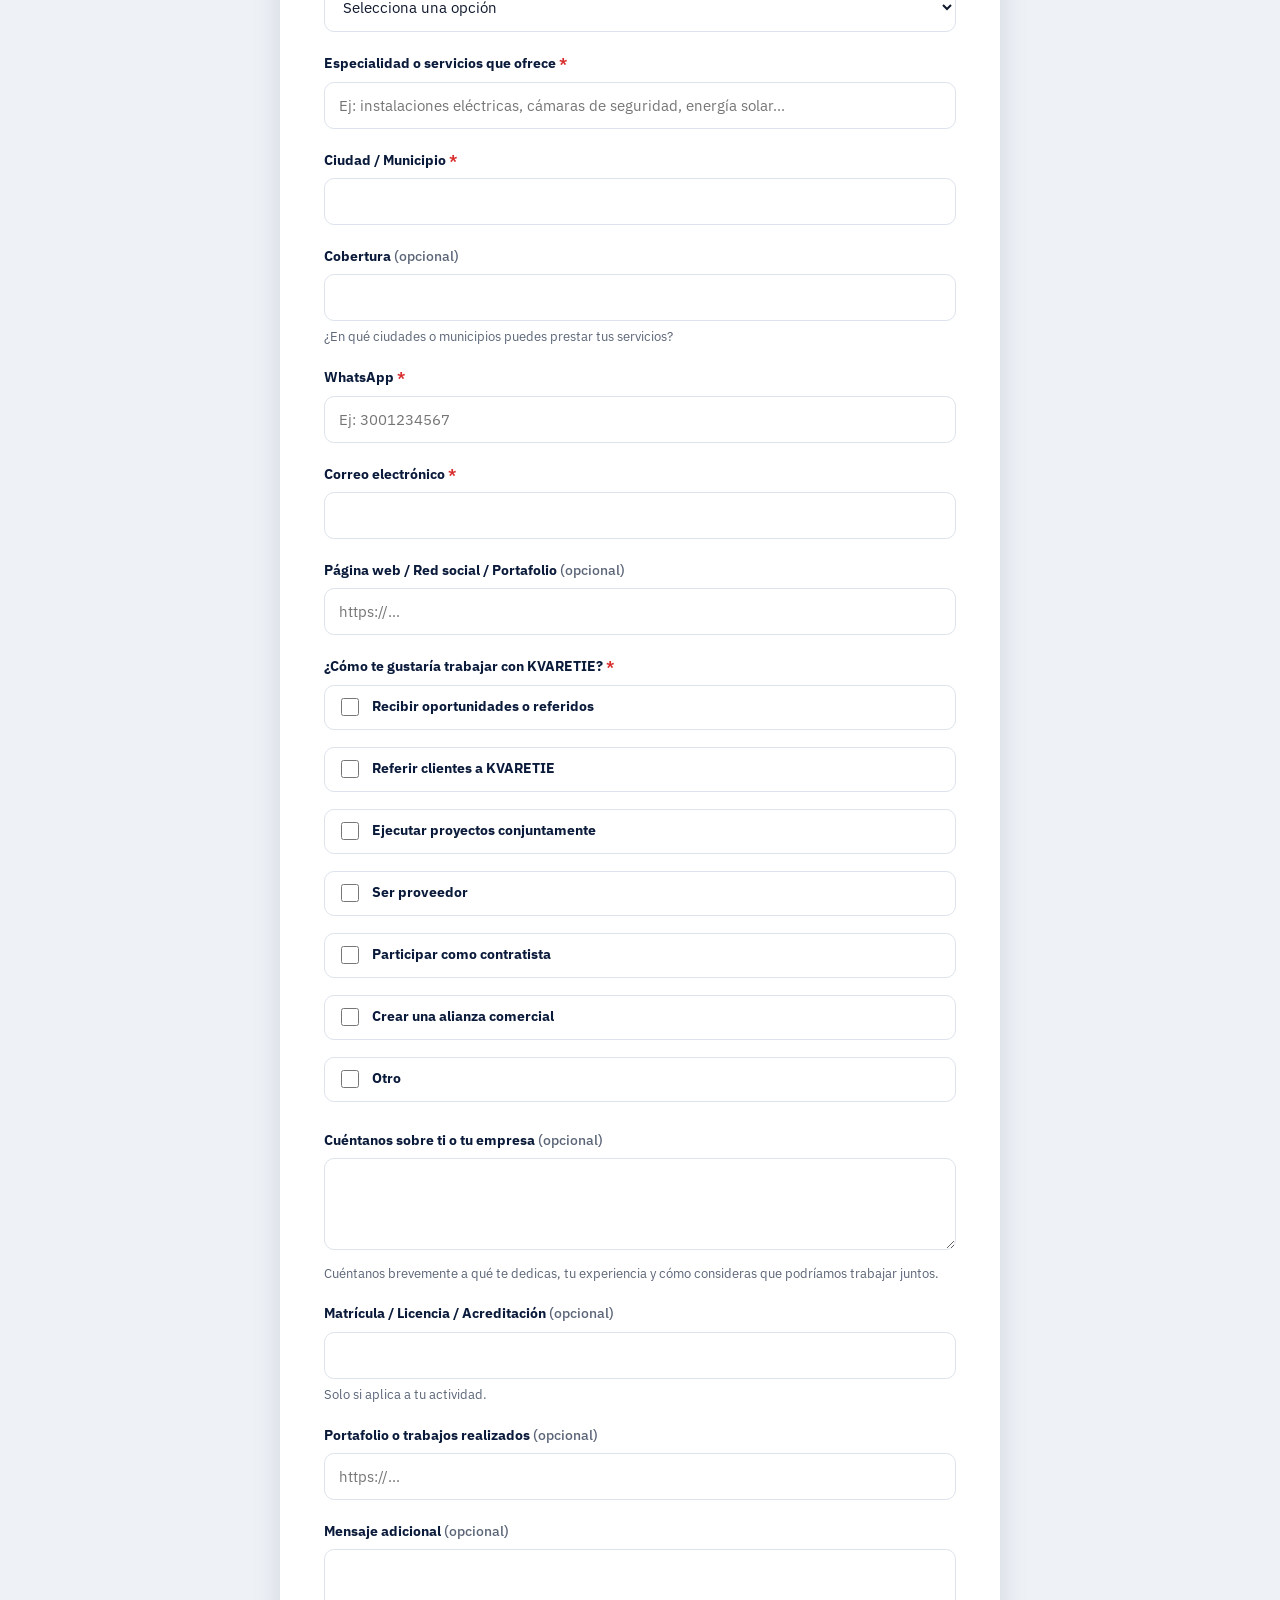
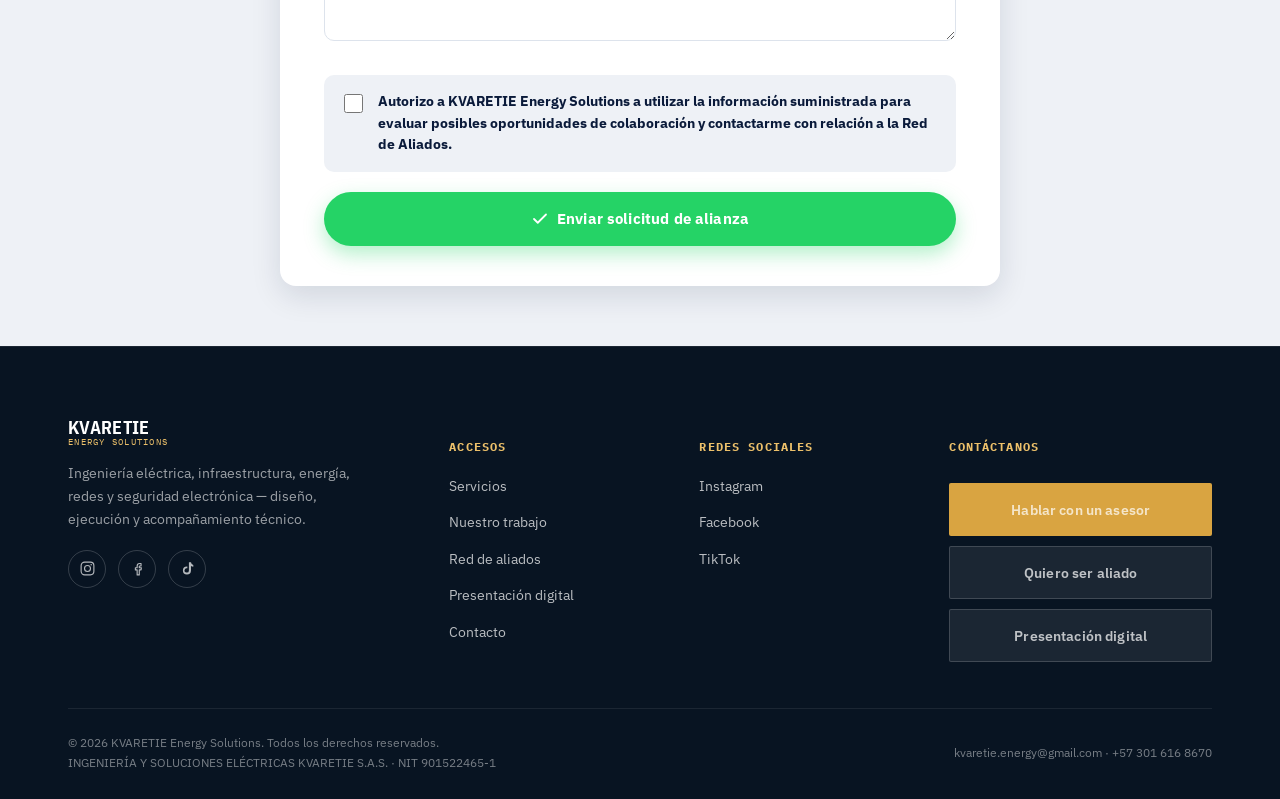
==== commit a84beaa4: "Actualiza beneficios e identidad institucional y unifica acceso al chat" ====
--- a/aliados/index.html
+++ b/aliados/index.html
@@ -186,34 +186,32 @@
     <div class="section-head on-dark">
       <div class="sheet-divider">Hoja B.03 — Beneficios</div>
       <p class="eyebrow on-dark">Por qué unirte</p>
-      <h2 class="section-title">Beneficios de ser parte de nuestra red.</h2>
-    </div>
+      <h2 class="section-title">Más oportunidades, mayores beneficios</h2>
+      <p class="section-lede">Genera ingresos adicionales, accede a descuentos exclusivos y amplía tus oportunidades a través de nuestra red de profesionales y empresas.</p>
+    </div>
+    <h3 class="benefit-group-title">Beneficios comerciales</h3>
     <div class="benefit-list" data-reveal-group>
       <div class="benefit-item" data-reveal>
-        <span class="bi-ic"><svg><use href="#i-collab"/></svg></span>
-        <div><h4>Oportunidades de colaboración</h4><p>Nuevos espacios para trabajar junto a otros profesionales y empresas.</p></div>
+        <span class="bi-ic"><svg><use href="#i-gift"/></svg></span>
+        <div><h4>Descuentos exclusivos</h4><p>Acceso a descuentos en materiales y servicios de KVARETIE, incluidos los servicios de certificación, conforme a las condiciones de la alianza. Contamos con orientación y acompañamiento técnico para los procesos de certificación, sujetos a sus requisitos técnicos y legales.</p></div>
+      </div>
+      <div class="benefit-item" data-reveal>
+        <span class="bi-ic"><svg><use href="#i-coin"/></svg></span>
+        <div><h4>Ingresos adicionales</h4><p>Posibilidad de recibir comisiones por referir clientes y proyectos que generen oportunidades comerciales. Las condiciones, porcentajes y requisitos se acuerdan con la empresa; los ingresos no están garantizados.</p></div>
+      </div>
+    </div>
+    <h3 class="benefit-group-title">Oportunidades de colaboración</h3>
+    <div class="benefit-list" data-reveal-group>
+      <div class="benefit-item" data-reveal>
+        <span class="bi-ic"><svg><use href="#i-link"/></svg></span>
+        <div><h4>Ampliación de la red de contactos</h4><p>Conexión con profesionales, técnicos, contratistas, empresas y proveedores para ampliar las oportunidades comerciales y establecer relaciones de colaboración entre especialidades.</p></div>
       </div>
       <div class="benefit-item" data-reveal>
         <span class="bi-ic"><svg><use href="#i-target"/></svg></span>
-        <div><h4>Participación en proyectos</h4><p>Posibilidad de sumarte a proyectos donde tu perfil sea compatible.</p></div>
-      </div>
-      <div class="benefit-item" data-reveal>
-        <span class="bi-ic"><svg><use href="#i-link"/></svg></span>
-        <div><h4>Referencias y conexiones</h4><p>Acceso a una red de contactos técnicos y profesionales.</p></div>
-      </div>
-      <div class="benefit-item" data-reveal>
-        <span class="bi-ic"><svg><use href="#i-coin"/></svg></span>
-        <div><h4>Oportunidades de ingresos adicionales</h4><p>Posibilidad de generar ingresos adicionales a partir de colaboraciones puntuales.</p></div>
-      </div>
-      <div class="benefit-item" data-reveal>
-        <span class="bi-ic"><svg><use href="#i-gift"/></svg></span>
-        <div><h4>Beneficios en determinados servicios</h4><p>Acceso a posibles beneficios o condiciones especiales en algunos servicios de KVARETIE.</p></div>
-      </div>
-      <div class="benefit-item" data-reveal>
-        <span class="bi-ic"><svg><use href="#i-growth"/></svg></span>
-        <div><h4>Crecimiento de la red profesional</h4><p>Fortalecimiento de relaciones profesionales a mediano y largo plazo.</p></div>
-      </div>
-    </div>
+        <div><h4>Participación en proyectos</h4><p>Oportunidades para colaborar en proyectos de distintas dimensiones y acceder a personal especializado de la red, cuando las capacidades de los aliados se ajusten a cada proyecto. La colaboración y el respaldo técnico permiten ampliar capacidades y buscar la optimización de costos.</p></div>
+      </div>
+    </div>
+    <p class="disclaimer on-dark">Los beneficios están sujetos a los acuerdos y condiciones que confirme la empresa. No implican certificaciones automáticas ni eximen del cumplimiento de los requisitos aplicables.</p>
     <p class="disclaimer on-dark">La Red de Aliados es un espacio de colaboración profesional. No garantizamos ingresos, proyectos asegurados ni resultados específicos: las oportunidades dependen de la compatibilidad entre perfiles y las necesidades reales de cada proyecto.</p>
   </div>
 </section>
@@ -433,7 +431,7 @@
       </div>
     </div>
     <div class="footer-bottom">
-      <span>© <span data-year>2026</span> KVARETIE Energy Solutions. Todos los derechos reservados.</span>
+      <span>© <span data-year>2026</span> KVARETIE Energy Solutions. Todos los derechos reservados.<br>INGENIERÍA Y SOLUCIONES ELÉCTRICAS KVARETIE S.A.S. · NIT 901522465-1</span>
       <span>kvaretie.energy@gmail.com · +57 301 616 8670</span>
     </div>
   </div>
--- a/assets/css/styles.css
+++ b/assets/css/styles.css
@@ -755,6 +755,8 @@
 .benefit-item .bi-ic svg{ width:19px;height:19px; }
 .benefit-item h4{ color:var(--white); font-size:.98rem; margin-bottom:4px; }
 .benefit-item p{ color:rgba(255,255,255,.62); font-size:.86rem; }
+.benefit-group-title{color:var(--gold-400);font-size:1.15rem;margin:30px 0 16px;}
+.institutional-details{margin:24px 0;font-size:.85rem;color:var(--ink-soft);overflow-wrap:anywhere;}
 
 .disclaimer{ font-size:.78rem; color:var(--ink-faint); border-left:2px solid var(--gold-500); padding-left:14px; margin-top:26px; max-width:64ch; }
 .disclaimer.on-dark{ color:rgba(255,255,255,.5); }
